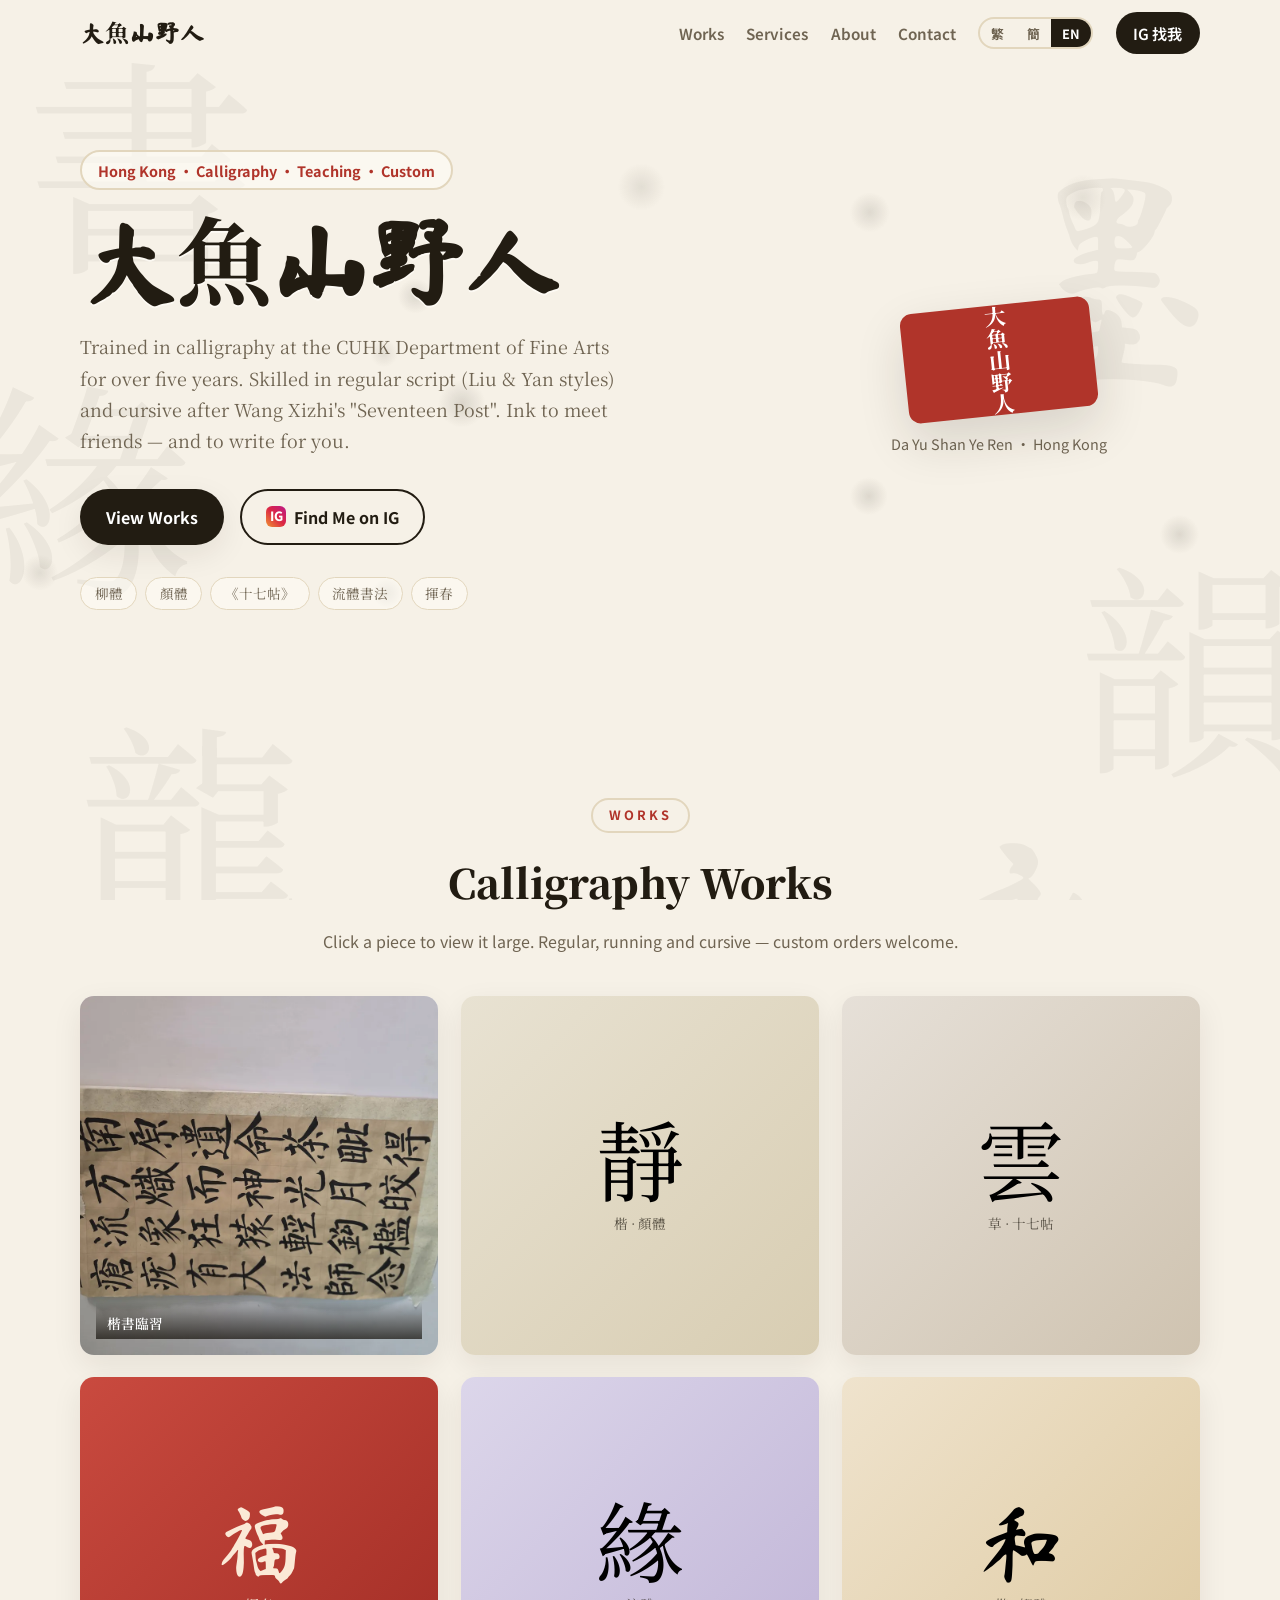
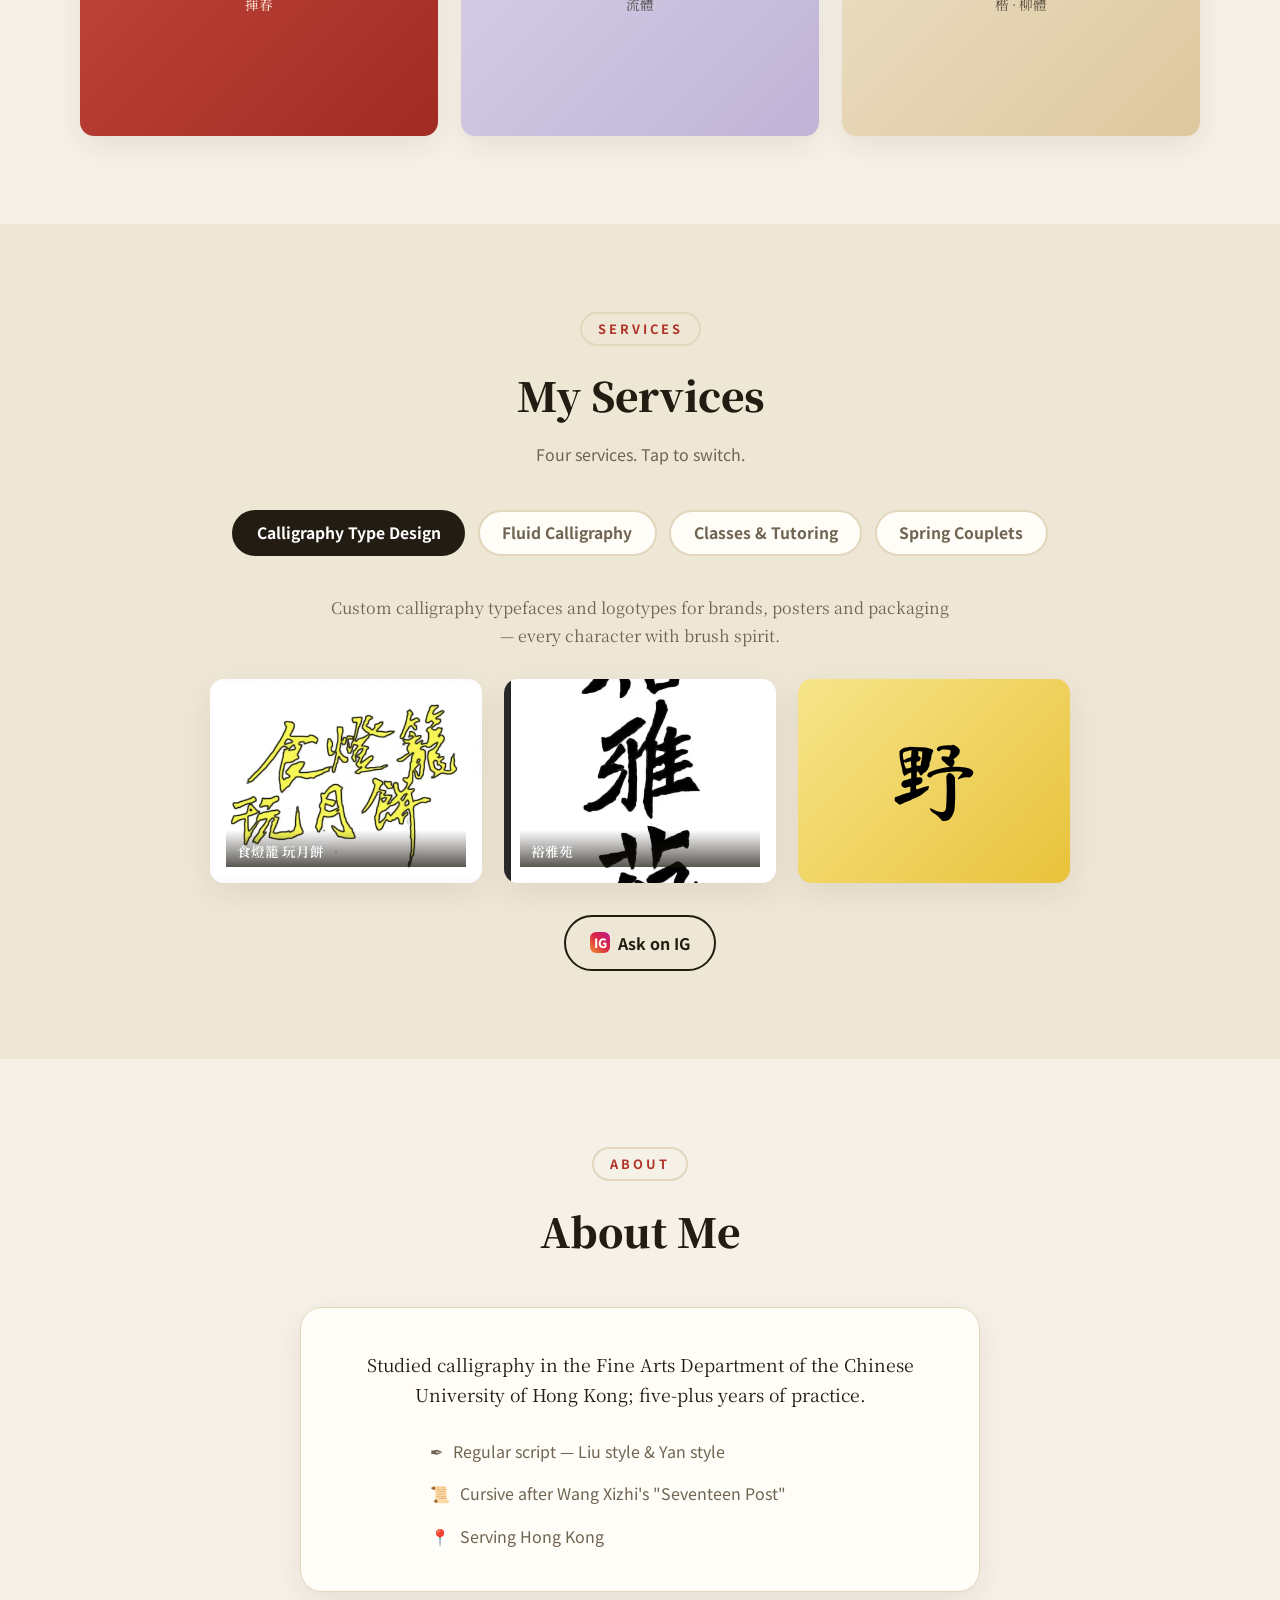
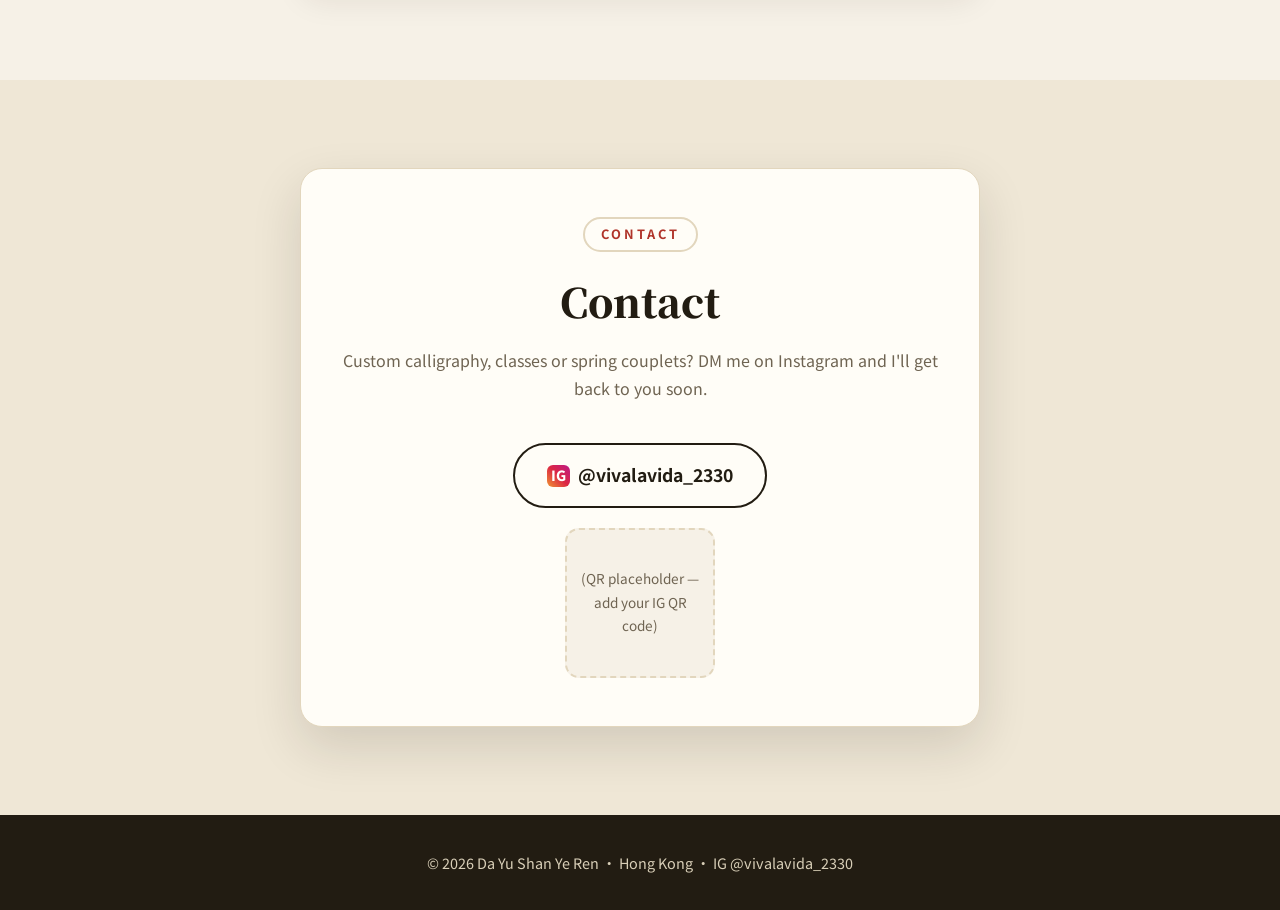
==== index.html @ ab0413e7 "seo: 增加 OG/Twitter卡片/JSON-LD Person schema/canonical, 新增 robots.txt + sitemap.xml, 页脚年份动态化" ====
<!DOCTYPE html>
<html lang="zh-Hant" data-lang="zh-Hant">
<head>
  <meta charset="UTF-8" />
  <meta name="viewport" content="width=device-width, initial-scale=1.0" />
  <title data-i18n="meta.title">大魚山野人 · 香港書法家</title>
  <meta name="description" content="大魚山野人——香港書法家,中大藝術系研習書法五年,擅柳體、顏體與草書《十七帖》,提供書法字體設計、流體書法、輔導班與揮春服務。IG @vivalavida_2330" />
  <meta name="robots" content="index, follow" />
  <link rel="canonical" href="https://liliyuen3721-max.github.io/shufa-homepage/" />
  <!-- Open Graph(分享到微信/IG/WhatsApp 的預覽) -->
  <meta property="og:type" content="website" />
  <meta property="og:site_name" content="大魚山野人" />
  <meta property="og:title" content="大魚山野人 · 香港書法家" />
  <meta property="og:description" content="中大藝術系研習書法五年,擅柳體、顏體與草書《十七帖》;提供書法字體設計、流體書法、輔導班與揮春。IG @vivalavida_2330" />
  <meta property="og:url" content="https://liliyuen3721-max.github.io/shufa-homepage/" />
  <meta property="og:image" content="https://liliyuen3721-max.github.io/shufa-homepage/assets/works-kaishu.webp" />
  <meta property="og:locale" content="zh_HK" />
  <meta name="twitter:card" content="summary_large_image" />
  <meta name="twitter:title" content="大魚山野人 · 香港書法家" />
  <meta name="twitter:description" content="香港書法家,擅柳體、顏體與草書《十七帖》,提供書法字體設計、輔導班與揮春服務。" />
  <meta name="twitter:image" content="https://liliyuen3721-max.github.io/shufa-homepage/assets/works-kaishu.webp" />
  <!-- 結構化數據:讓搜索引擎識別為「個人/藝術家」 -->
  <script type="application/ld+json">
  {
    "@context": "https://schema.org",
    "@type": "Person",
    "name": "大魚山野人",
    "alternateName": "Da Yu Shan Ye Ren",
    "description": "香港書法家,中大藝術系研習書法五年,擅柳體、顏體與草書《十七帖》。",
    "knowsAbout": ["書法", "楷書", "柳體", "顏體", "草書", "王羲之十七帖", "流體書法", "揮春"],
    "sameAs": ["https://www.instagram.com/vivalavida_2330"],
    "address": { "@type": "PostalAddress", "addressLocality": "香港", "addressCountry": "HK" }
  }
  </script>
  <link rel="icon" href="favicon.svg" type="image/svg+xml" />
  <link rel="preconnect" href="https://fonts.googleapis.com" />
  <link rel="preconnect" href="https://fonts.gstatic.com" crossorigin />
  <link href="https://fonts.googleapis.com/css2?family=Ma+Shan+Zheng&family=Noto+Serif+SC:wght@500;700;900&family=Noto+Sans+SC:wght@400;500;700&display=swap" rel="stylesheet" />
  <link rel="stylesheet" href="css/style.css" />
</head>
<body>

  <!-- 墨暈染畫布 + 背景書法字裝飾 -->
  <canvas id="inkCanvas" aria-hidden="true"></canvas>
  <div class="bg-chars" id="bgChars" aria-hidden="true">
    <span class="bg-char" data-speed="-0.12">書</span>
    <span class="bg-char" data-speed="-0.22">墨</span>
    <span class="bg-char" data-speed="-0.08">緣</span>
    <span class="bg-char" data-speed="-0.18">韻</span>
    <span class="bg-char" data-speed="-0.06">龍</span>
    <span class="bg-char" data-speed="-0.26">永</span>
  </div>

  <!-- ============ 導航 ============ -->
  <header class="nav" id="nav">
    <div class="nav-inner container">
      <a class="nav-logo" href="#top">大魚山野人</a>
      <nav class="nav-links" id="navLinks">
        <a href="#works" data-i18n="nav.works">作品</a>
        <a href="#services" data-i18n="nav.services">服務</a>
        <a href="#about" data-i18n="nav.about">關於</a>
        <a href="#contact" data-i18n="nav.contact">聯繫</a>
        <div class="lang-switch" role="group" aria-label="Language">
          <button class="lang-btn" data-lang="zh-Hant" aria-pressed="true">繁</button>
          <button class="lang-btn" data-lang="zh-Hans" aria-pressed="false">簡</button>
          <button class="lang-btn" data-lang="en" aria-pressed="false">EN</button>
        </div>
        <a class="nav-cta" href="https://www.instagram.com/vivalavida_2330" target="_blank" rel="noopener">IG 找我</a>
      </nav>
      <button class="nav-toggle" id="navToggle" aria-label="Menu" aria-expanded="false">
        <span></span><span></span><span></span>
      </button>
    </div>
  </header>

  <main id="top">
    <!-- ============ Hero ============ -->
    <section class="hero">
      <div class="container hero-inner">
        <div class="hero-copy reveal">
          <span class="hero-badge" data-i18n="hero.badge">香港 · 書法 · 教學 · 客製</span>
          <h1 class="hero-title">
            <span class="hero-name">大魚山野人</span>
          </h1>
          <p class="hero-sub" data-i18n="hero.sub">
            中大藝術系研習書法五年以上,擅楷書柳體、顏體,草書師法王羲之《十七帖》。以筆墨會友,亦可為你而寫。
          </p>
          <div class="hero-actions">
            <a class="btn btn-primary" href="#works" data-i18n="hero.cta.works">看作品</a>
            <a class="btn btn-ig" href="https://www.instagram.com/vivalavida_2330" target="_blank" rel="noopener">
              <span class="ig-icon">IG</span> <span data-i18n="hero.cta.ig">IG 找我</span>
            </a>
          </div>
          <div class="hero-tags">
            <span>柳體</span><span>顏體</span><span>《十七帖》</span><span>流體書法</span><span>揮春</span>
          </div>
        </div>
        <div class="hero-seal reveal">
          <div class="seal">大魚山野人</div>
          <p class="seal-caption" data-i18n="hero.seal">大魚山野人 · 香港</p>
        </div>
      </div>
    </section>

    <!-- ============ 作品集 ============ -->
    <section class="section" id="works">
      <div class="container">
        <div class="section-head reveal">
          <span class="kicker" data-i18n="nav.works">作品</span>
          <h2 data-i18n="section.works">書法作品</h2>
          <p data-i18n="section.works.sub">點擊作品查看大圖。楷、行、草兼備,亦可客製。</p>
        </div>
        <div class="gallery" id="gallery">
          <!-- 作品縮圖:佔位為書法字卡,朋友提供實拍後替換為 <img> -->
          <button class="work-tile tile-photo" data-img="assets/works-kaishu.webp" data-title="楷書臨習" data-desc="毛邊紙楷書臨習">
            <img src="assets/works-kaishu.webp" alt="楷書臨習" loading="lazy" />
            <span class="tile-cap">楷書臨習</span>
          </button>
          <button class="work-tile tile-2" data-char="靜" data-title="楷書 · 靜" data-desc="顏體楷書">
            <span class="tile-char">靜</span><span class="tile-cap">楷 · 顏體</span>
          </button>
          <button class="work-tile tile-3" data-char="雲" data-title="行草 · 雲" data-desc="王羲之《十七帖》筆意">
            <span class="tile-char">雲</span><span class="tile-cap">草 · 十七帖</span>
          </button>
          <button class="work-tile tile-4" data-char="福" data-title="揮春 · 福" data-desc="紅紙手寫揮春">
            <span class="tile-char">福</span><span class="tile-cap">揮春</span>
          </button>
          <button class="work-tile tile-5" data-char="緣" data-title="流體 · 緣" data-desc="流體書法實驗">
            <span class="tile-char">緣</span><span class="tile-cap">流體</span>
          </button>
          <button class="work-tile tile-6" data-char="和" data-title="楷書 · 和" data-desc="柳體楷書">
            <span class="tile-char">和</span><span class="tile-cap">楷 · 柳體</span>
          </button>
        </div>
      </div>
    </section>

    <!-- ============ 服務(四類切換) ============ -->
    <section class="section section-alt" id="services">
      <div class="container">
        <div class="section-head reveal">
          <span class="kicker" data-i18n="nav.services">服務</span>
          <h2 data-i18n="section.services">我的服務</h2>
          <p data-i18n="section.services.sub">四類服務,點按切換。</p>
        </div>

        <div class="cat-tabs reveal" role="tablist">
          <button class="cat-tab active" data-cat="font" role="tab" aria-selected="true" data-i18n="cat.font.title">書法字體設計</button>
          <button class="cat-tab" data-cat="fluid" role="tab" aria-selected="false" data-i18n="cat.fluid.title">流體書法</button>
          <button class="cat-tab" data-cat="tutor" role="tab" aria-selected="false" data-i18n="cat.tutor.title">輔導班</button>
          <button class="cat-tab" data-cat="chunlian" role="tab" aria-selected="false" data-i18n="cat.chunlian.title">揮春</button>
        </div>

        <!-- 書法字體設計 -->
        <section class="cat-panel active" data-panel="font" role="tabpanel">
          <p class="cat-desc" data-i18n="cat.font.desc">為品牌、海報、包裝設計書法字體與字標,讓每個字都有筆意。</p>
          <div class="cat-grid">
            <button class="work-tile tile-photo" data-img="assets/design-lantern.webp" data-title="食燈籠 玩月餅" data-desc="書法字體設計">
              <img src="assets/design-lantern.webp" alt="食燈籠 玩月餅" loading="lazy" />
              <span class="tile-cap">食燈籠 玩月餅</span>
            </button>
            <button class="work-tile tile-photo" data-img="assets/design-mansion.webp" data-title="裕雅苑" data-desc="字號 / 招牌書法">
              <img src="assets/design-mansion.webp" alt="裕雅苑" loading="lazy" />
              <span class="tile-cap">裕雅苑</span>
            </button>
            <button class="work-tile tile-y" data-char="野" data-title="字體設計 · 野" data-desc="黃色底書法字標"><span class="tile-char">野</span></button>
          </div>
          <a class="btn btn-ig" href="https://www.instagram.com/vivalavida_2330" target="_blank" rel="noopener">
            <span class="ig-icon">IG</span> <span data-i18n="cat.cta">IG 查詢</span>
          </a>
        </section>

        <!-- 流體書法 -->
        <section class="cat-panel" data-panel="fluid" role="tabpanel">
          <p class="cat-desc" data-i18n="cat.fluid.desc">以流動的墨色與暈染呈現書法的另一種可能,適合當代藝術與空間裝飾。</p>
          <div class="cat-grid">
            <button class="work-tile tile-fluid" data-char="流" data-title="流體 · 流" data-desc="墨色暈染實驗"><span class="tile-char">流</span></button>
            <button class="work-tile tile-fluid" data-char="染" data-title="流體 · 染" data-desc="墨色暈染實驗"><span class="tile-char">染</span></button>
            <button class="work-tile tile-fluid" data-char="意" data-title="流體 · 意" data-desc="墨色暈染實驗"><span class="tile-char">意</span></button>
          </div>
          <a class="btn btn-ig" href="https://www.instagram.com/vivalavida_2330" target="_blank" rel="noopener">
            <span class="ig-icon">IG</span> <span data-i18n="cat.cta">IG 查詢</span>
          </a>
        </section>

        <!-- 輔導班 -->
        <section class="cat-panel" data-panel="tutor" role="tabpanel">
          <p class="cat-desc" data-i18n="cat.tutor.desc">硬筆、軟筆書法教學,一對一或小班,線上線下皆可,歡迎查詢。</p>
          <div class="cat-grid">
            <button class="work-tile tile-tutor" data-char="教" data-title="教學 · 教" data-desc="課堂示範"><span class="tile-char">教</span></button>
            <button class="work-tile tile-tutor" data-char="學" data-title="教學 · 學" data-desc="學生作品"><span class="tile-char">學</span></button>
          </div>
          <a class="btn btn-ig" href="https://www.instagram.com/vivalavida_2330" target="_blank" rel="noopener">
            <span class="ig-icon">IG</span> <span data-i18n="cat.cta">IG 查詢</span>
          </a>
        </section>

        <!-- 揮春 -->
        <section class="cat-panel" data-panel="chunlian" role="tabpanel">
          <p class="cat-desc" data-i18n="cat.chunlian.desc">每年歲末接寫揮春(春聯),紅紙手寫,過年更有年味。</p>
          <div class="cat-grid">
            <button class="work-tile tile-red" data-char="福" data-title="揮春 · 福" data-desc="紅紙揮春"><span class="tile-char">福</span></button>
            <button class="work-tile tile-red" data-char="滿" data-title="揮春 · 滿" data-desc="紅紙揮春"><span class="tile-char">滿</span></button>
            <button class="work-tile tile-red" data-char="春" data-title="揮春 · 春" data-desc="紅紙揮春"><span class="tile-char">春</span></button>
          </div>
          <a class="btn btn-ig" href="https://www.instagram.com/vivalavida_2330" target="_blank" rel="noopener">
            <span class="ig-icon">IG</span> <span data-i18n="cat.cta">IG 查詢</span>
          </a>
        </section>
      </div>
    </section>

    <!-- ============ 關於 ============ -->
    <section class="section" id="about">
      <div class="container">
        <div class="section-head reveal">
          <span class="kicker" data-i18n="nav.about">關於</span>
          <h2 data-i18n="about.title">關於我</h2>
        </div>
        <div class="about-card reveal">
          <p data-i18n="about.desc">於香港中文大學藝術系研習書法,至今五年以上。</p>
          <ul class="about-list">
            <li>✒️ <span data-i18n="about.l1">擅長楷書 —— 柳體、顏體</span></li>
            <li>📜 <span data-i18n="about.l2">草書師法王羲之《十七帖》</span></li>
            <li>📍 <span data-i18n="about.l3">服務地區:香港</span></li>
          </ul>
        </div>
      </div>
    </section>

    <!-- ============ 聯繫 ============ -->
    <section class="section section-alt" id="contact">
      <div class="container">
        <div class="contact-card reveal">
          <div class="section-head">
            <span class="kicker" data-i18n="nav.contact">聯繫</span>
            <h2 data-i18n="contact.title">聯絡我</h2>
            <p data-i18n="contact.desc">想訂製書法、報名課程或預訂揮春?IG 私訊我,會盡快回覆。</p>
          </div>
          <div class="contact-ig">
            <a class="btn btn-ig btn-big" href="https://www.instagram.com/vivalavida_2330" target="_blank" rel="noopener">
              <span class="ig-icon">IG</span> @vivalavida_2330
            </a>
            <div class="qr-placeholder" data-i18n="contact.qr">(QR 碼佔位 —— 放 IG 二維碼截圖)</div>
          </div>
        </div>
      </div>
    </section>
  </main>

  <footer class="footer">
    <div class="container">
      <p data-i18n="footer">© 2025 大魚山野人 · 香港 · IG @vivalavida_2330</p>
    </div>
  </footer>

  <!-- ============ Lightbox ============ -->
  <div class="lightbox" id="lightbox" hidden>
    <button class="lb-close" id="lbClose" aria-label="Close">✕</button>
    <button class="lb-nav lb-prev" id="lbPrev" aria-label="Previous">‹</button>
    <figure class="lb-stage" id="lbStage">
      <div class="lb-tile" id="lbTile"></div>
      <figcaption class="lb-cap" id="lbCap"></figcaption>
    </figure>
    <button class="lb-nav lb-next" id="lbNext" aria-label="Next">›</button>
  </div>

  <script src="js/i18n.js"></script>
  <script src="js/main.js"></script>
</body>
</html>
---- css/style.css ----
/* =========================================================
   大魚山野人 · 書法個人站
   現代簡約 + 書法裝飾 · 純靜態零構建
   改 :root 變量即可換整套配色
   ========================================================= */

:root {
  /* 配色(宣紙底 / 墨 / 印章紅 / 金) */
  --paper: #f6f1e7;
  --paper-2: #efe7d6;
  --card: #fffdf7;
  --ink: #221c12;
  --muted: #6f6452;
  --line: #e2d6bd;
  --red: #b0342a;
  --red-deep: #8f241c;
  --gold: #c9a227;
  --seal: #b0342a;
  --shadow: 0 10px 30px rgba(34, 28, 18, 0.08);
  --shadow-lg: 0 20px 50px rgba(34, 28, 18, 0.14);
  --radius: 14px;
  --radius-lg: 22px;
  --nav-h: 66px;
  --container: 1120px;
  --font-title: "Ma Shan Zheng", "Noto Serif SC", serif;
  --font-serif: "Noto Serif SC", serif;
  --font-sans: "Noto Sans SC", "Microsoft YaHei", system-ui, sans-serif;
}

* { margin: 0; padding: 0; box-sizing: border-box; }

html { scroll-behavior: smooth; scroll-padding-top: calc(var(--nav-h) + 14px); }

body {
  font-family: var(--font-sans);
  background: var(--paper);
  color: var(--ink);
  line-height: 1.75;
  overflow-x: hidden;
  position: relative;
}

a { color: inherit; text-decoration: none; }
button { font-family: inherit; cursor: pointer; }
ul { list-style: none; }

.container { width: min(var(--container), 92%); margin-inline: auto; }

/* ---------- 墨暈染畫布(固定背景層) ---------- */
#inkCanvas {
  position: fixed;
  inset: 0;
  width: 100%;
  height: 100%;
  z-index: -2;
  pointer-events: none;
}

/* ---------- 背景書法字裝飾 ---------- */
.bg-chars { position: fixed; inset: 0; z-index: -1; pointer-events: none; overflow: hidden; }
.bg-char {
  position: absolute;
  font-family: var(--font-title);
  font-size: clamp(6rem, 18vw, 16rem);
  color: var(--ink);
  opacity: 0.05;
  user-select: none;
  line-height: 1;
  will-change: transform;
}
.bg-char:nth-child(1) { top: 6%; left: 2%; }
.bg-char:nth-child(2) { top: 18%; right: 4%; }
.bg-char:nth-child(3) { top: 42%; left: -3%; }
.bg-char:nth-child(4) { top: 62%; right: -2%; }
.bg-char:nth-child(5) { top: 80%; left: 6%; }
.bg-char:nth-child(6) { top: 92%; right: 10%; }

/* ---------- 按鈕 ---------- */
.btn {
  display: inline-flex;
  align-items: center;
  gap: 0.5rem;
  padding: 0.75rem 1.5rem;
  border-radius: 999px;
  font-weight: 700;
  font-size: 1rem;
  border: 2px solid transparent;
  transition: transform 0.2s ease, box-shadow 0.2s ease, background 0.2s ease, color 0.2s ease;
}
.btn:hover { transform: translateY(-3px); }
.btn-primary { color: #fff; background: var(--ink); box-shadow: var(--shadow); }
.btn-primary:hover { background: #000; box-shadow: var(--shadow-lg); }
.btn-ig {
  color: var(--ink);
  border-color: var(--ink);
  background: transparent;
}
.btn-ig:hover { background: linear-gradient(45deg, #f09433, #e6683c 25%, #dc2743 50%, #cc2366 75%, #bc1888); color: #fff; border-color: transparent; }
.btn-big { padding: 0.95rem 2rem; font-size: 1.1rem; }
.ig-icon {
  display: inline-flex; align-items: center; justify-content: center;
  width: 1.6em; height: 1.6em; border-radius: 6px;
  background: linear-gradient(45deg, #f09433, #dc2743, #bc1888);
  color: #fff; font-weight: 800; font-size: 0.8em; letter-spacing: 0;
}

/* ---------- 導航 ---------- */
.nav { position: fixed; inset: 0 0 auto 0; height: var(--nav-h); z-index: 100; transition: background 0.3s, box-shadow 0.3s; }
.nav.scrolled { background: rgba(246, 241, 231, 0.9); backdrop-filter: blur(10px); box-shadow: 0 2px 18px rgba(34,28,18,0.08); }
.nav-inner { display: flex; align-items: center; justify-content: space-between; height: var(--nav-h); }
.nav-logo { font-family: var(--font-title); font-size: 1.5rem; font-weight: 700; letter-spacing: 1px; }
.nav-links { display: flex; gap: 1.4rem; align-items: center; font-weight: 600; font-size: 0.95rem; }
.nav-links > a { color: var(--muted); transition: color 0.2s; }
.nav-links > a:hover { color: var(--red); }
.nav-cta {
  color: #fff !important; background: var(--ink);
  padding: 0.5rem 1.1rem; border-radius: 999px;
}
.nav-cta:hover { color: #fff !important; background: var(--red); }
.lang-switch { display: flex; border: 2px solid var(--line); border-radius: 999px; overflow: hidden; }
.lang-btn { background: transparent; border: none; padding: 0.3rem 0.7rem; font-size: 0.8rem; font-weight: 700; color: var(--muted); }
.lang-btn[aria-pressed="true"] { background: var(--ink); color: #fff; }
.nav-toggle { display: none; background: none; border: none; gap: 5px; }
.nav-toggle span { display: block; width: 22px; height: 2px; background: var(--ink); border-radius: 2px; }

/* ---------- Hero ---------- */
.hero { position: relative; padding: calc(var(--nav-h) + 84px) 0 100px; overflow: hidden; }
.hero-inner { display: grid; grid-template-columns: 1.25fr 0.75fr; gap: 3rem; align-items: center; }
.hero-badge {
  display: inline-block;
  border: 2px solid var(--line); border-radius: 999px;
  padding: 0.35rem 1rem; font-size: 0.9rem; font-weight: 700; color: var(--red);
  background: rgba(255,253,247,0.6);
}
.hero-title { margin: 1.2rem 0 1rem; }
.hero-name {
  font-family: var(--font-title);
  font-size: clamp(3.2rem, 9vw, 6rem);
  line-height: 1.1;
  color: var(--ink);
  text-shadow: 0 2px 0 rgba(255,253,247,0.8);
}
.hero-sub { font-family: var(--font-serif); font-size: 1.12rem; color: var(--muted); max-width: 30em; }
.hero-actions { margin-top: 2rem; display: flex; gap: 1rem; flex-wrap: wrap; }
.hero-tags { display: flex; flex-wrap: wrap; gap: 0.5rem; margin-top: 2rem; }
.hero-tags span {
  font-family: var(--font-serif);
  border: 1px solid var(--line); border-radius: 999px;
  padding: 0.25rem 0.85rem; font-size: 0.85rem; color: var(--muted);
  background: rgba(255,253,247,0.5);
}

/* 印章 */
.hero-seal { display: flex; flex-direction: column; align-items: center; gap: 1rem; }
.seal {
  font-family: var(--font-serif);
  width: min(190px, 55vw); aspect-ratio: 1;
  display: flex; align-items: center; justify-content: center;
  text-align: center;
  background: var(--seal);
  color: #fff;
  border-radius: 12px;
  font-size: 1.35rem; font-weight: 700; line-height: 1.5;
  box-shadow: var(--shadow-lg);
  writing-mode: vertical-rl;
  transform: rotate(-6deg);
  transition: transform 0.3s ease;
}
.seal:hover { transform: rotate(-2deg) scale(1.03); }
.seal-caption { color: var(--muted); font-size: 0.9rem; }

/* ---------- 通用板塊 ---------- */
.section { padding: 88px 0; }
.section-alt { background: var(--paper-2); }
.section-head { text-align: center; max-width: 640px; margin: 0 auto 2.6rem; }
.kicker {
  display: inline-block; font-size: 0.8rem; font-weight: 700; letter-spacing: 3px;
  color: var(--red); text-transform: uppercase;
  border: 2px solid var(--line); border-radius: 999px; padding: 0.25rem 1rem; margin-bottom: 0.9rem;
}
.section-head h2 { font-family: var(--font-serif); font-size: clamp(1.8rem, 4vw, 2.5rem); font-weight: 900; }
.section-head p { color: var(--muted); margin-top: 0.6rem; }

/* ---------- 作品集 ---------- */
.gallery { display: grid; grid-template-columns: repeat(3, 1fr); gap: 1.4rem; }
.work-tile {
  position: relative;
  border: none;
  border-radius: var(--radius);
  overflow: hidden;
  aspect-ratio: 1;
  display: flex; flex-direction: column; align-items: center; justify-content: center; gap: 0.4rem;
  box-shadow: var(--shadow);
  transition: transform 0.25s ease, box-shadow 0.25s ease;
  padding: 1rem;
}
.work-tile:hover { transform: translateY(-6px) scale(1.02); box-shadow: var(--shadow-lg); }
.tile-char { font-family: var(--font-title); font-size: clamp(3.4rem, 8vw, 5.5rem); line-height: 1; }
.tile-cap { font-family: var(--font-serif); font-size: 0.85rem; color: rgba(34,28,18,0.7); }

/* 真實作品圖瓦片 */
.tile-photo img { position: absolute; inset: 0; width: 100%; height: 100%; object-fit: cover; }
.tile-photo .tile-cap {
  position: relative; z-index: 1; margin-top: auto;
  width: 100%; padding: 0.7rem 0.7rem 0.35rem;
  color: #fff; font-weight: 600; text-align: left;
  background: linear-gradient(transparent, rgba(20,16,10,0.7));
}

/* 字卡底色 */
.tile-1 { background: linear-gradient(135deg, #f3ead7, #e9d9b8); }
.tile-2 { background: linear-gradient(135deg, #e8e2d2, #d8cdb2); }
.tile-3 { background: linear-gradient(135deg, #e6e0d8, #cfc3b0); }
.tile-4 { background: linear-gradient(135deg, #c94a3f, #a02c24); }
.tile-4 .tile-char, .tile-4 .tile-cap { color: #fbe9d6; }
.tile-5 { background: linear-gradient(135deg, #dcd6ea, #bfb3d6); }
.tile-6 { background: linear-gradient(135deg, #efe3cd, #ddc89e); }
.tile-y { background: linear-gradient(135deg, #f7e58a, #e8c23a); }
.tile-fluid { background: linear-gradient(135deg, #cfd6f0, #98a3d8); }
.tile-tutor { background: linear-gradient(135deg, #d9ebdd, #a9cfb3); }
.tile-red { background: linear-gradient(135deg, #d34a40, #a02c24); }
.tile-red .tile-char, .tile-red .tile-cap { color: #fbe9d6; }

/* ---------- 服務切換 ---------- */
.cat-tabs {
  display: flex; flex-wrap: wrap; justify-content: center; gap: 0.8rem; margin-bottom: 2.4rem;
}
.cat-tab {
  border: 2px solid var(--line); background: var(--card); color: var(--muted);
  border-radius: 999px; padding: 0.6rem 1.4rem; font-size: 0.98rem; font-weight: 700;
  transition: all 0.25s ease;
}
.cat-tab:hover { border-color: var(--ink); color: var(--ink); transform: translateY(-2px); }
.cat-tab.active { background: var(--ink); color: #fff; border-color: var(--ink); }

.cat-panel { display: none; animation: fadeUp 0.4s ease; }
.cat-panel.active { display: block; }
@keyframes fadeUp { from { opacity: 0; transform: translateY(14px); } to { opacity: 1; transform: none; } }
.cat-desc { text-align: center; max-width: 620px; margin: 0 auto 1.8rem; color: var(--muted); font-family: var(--font-serif); }
.cat-grid { display: grid; grid-template-columns: repeat(3, 1fr); gap: 1.4rem; max-width: 860px; margin: 0 auto 2rem; }
.cat-grid .work-tile { aspect-ratio: 4 / 3; }
.cat-panel .btn { display: flex; margin: 0 auto; width: fit-content; }

/* ---------- 關於 ---------- */
.about-card {
  background: var(--card); border: 1px solid var(--line);
  border-radius: var(--radius-lg); padding: 2.6rem;
  box-shadow: var(--shadow);
  max-width: 680px; margin: 0 auto;
  text-align: center;
}
.about-card p { font-family: var(--font-serif); font-size: 1.1rem; }
.about-list { margin-top: 1.6rem; display: flex; flex-direction: column; gap: 0.9rem; text-align: left; max-width: 420px; margin-inline: auto; }
.about-list li { display: flex; gap: 0.6rem; align-items: flex-start; color: var(--muted); }

/* ---------- 聯繫 ---------- */
.contact-card {
  background: var(--card); border: 1px solid var(--line);
  border-radius: var(--radius-lg); padding: 3rem 2rem;
  box-shadow: var(--shadow-lg);
  max-width: 680px; margin: 0 auto; text-align: center;
}
.contact-ig { display: flex; flex-direction: column; align-items: center; gap: 1.2rem; margin-top: 1rem; }
.qr-placeholder {
  width: 150px; height: 150px;
  border: 2px dashed var(--line); border-radius: var(--radius);
  display: flex; align-items: center; justify-content: center;
  color: var(--muted); font-size: 0.85rem; text-align: center; padding: 0.6rem;
  background: var(--paper);
}

/* ---------- 頁腳 ---------- */
.footer { background: var(--ink); color: #d9cfb8; padding: 2.2rem 0; text-align: center; font-size: 0.9rem; }

/* ---------- Lightbox ---------- */
.lightbox {
  position: fixed; inset: 0; z-index: 200;
  background: rgba(20, 16, 10, 0.92);
  display: flex; align-items: center; justify-content: center;
  animation: fadeIn 0.25s ease;
}
.lightbox[hidden] { display: none; }
@keyframes fadeIn { from { opacity: 0; } to { opacity: 1; } }
.lb-stage { display: flex; flex-direction: column; align-items: center; gap: 0.8rem; max-width: 82vw; }
.lb-tile {
  width: min(560px, 82vw); aspect-ratio: 1;
  border-radius: var(--radius);
  display: flex; align-items: center; justify-content: center;
  font-family: var(--font-title);
  font-size: clamp(6rem, 24vw, 12rem);
  box-shadow: 0 20px 60px rgba(0,0,0,0.45);
  animation: zoomIn 0.3s ease;
  overflow: hidden;
}
.lb-tile img { width: 100%; height: 100%; object-fit: contain; }
.lb-tile.tile-photo { background: #1c1712; }
@keyframes zoomIn { from { opacity: 0; transform: scale(0.92); } to { opacity: 1; transform: none; } }
.lb-cap { color: #e8dfc9; text-align: center; }
.lb-cap b { font-family: var(--font-serif); font-size: 1.2rem; display: block; }
.lb-cap span { color: #b8ac92; font-size: 0.9rem; }
.lb-close {
  position: absolute; top: 1.2rem; right: 1.4rem;
  background: none; border: 2px solid rgba(255,255,255,0.5); color: #fff;
  width: 44px; height: 44px; border-radius: 50%; font-size: 1.1rem;
  transition: all 0.2s ease;
}
.lb-close:hover { background: var(--red); border-color: var(--red); transform: rotate(90deg); }
.lb-nav {
  position: absolute; top: 50%; transform: translateY(-50%);
  background: none; border: 2px solid rgba(255,255,255,0.4); color: #fff;
  width: 50px; height: 50px; border-radius: 50%; font-size: 1.6rem; line-height: 1;
  transition: all 0.2s ease;
}
.lb-nav:hover { background: #fff; color: var(--ink); border-color: #fff; }
.lb-prev { left: 1.2rem; }
.lb-next { right: 1.2rem; }

/* ---------- 滾動出現 ---------- */
.reveal { opacity: 0; transform: translateY(26px); transition: opacity 0.7s ease, transform 0.7s ease; }
.reveal.visible { opacity: 1; transform: none; }
@media (prefers-reduced-motion: reduce) {
  .reveal { opacity: 1; transform: none; transition: none; }
  .seal, .cat-panel { animation: none; }
}

/* ---------- 響應式 ---------- */
@media (max-width: 900px) {
  .hero-inner { grid-template-columns: 1fr; text-align: center; }
  .hero-actions, .hero-tags { justify-content: center; }
  .hero-seal { order: -1; }
  .gallery, .cat-grid { grid-template-columns: repeat(2, 1fr); }
  .nav-links {
    position: fixed; top: var(--nav-h); right: 0; bottom: 0;
    width: min(300px, 82vw); flex-direction: column; align-items: flex-start;
    padding: 2rem; background: var(--card); box-shadow: -10px 0 30px rgba(34,28,18,0.15);
    transform: translateX(100%); transition: transform 0.3s ease;
    gap: 1.4rem;
  }
  .nav-links.open { transform: translateX(0); }
  .nav-toggle { display: flex; flex-direction: column; }
  .lang-switch { margin-left: 0; }
}
@media (max-width: 560px) {
  .gallery, .cat-grid { grid-template-columns: 1fr; }
  .section { padding: 60px 0; }
  .lb-nav { width: 40px; height: 40px; font-size: 1.2rem; }
}
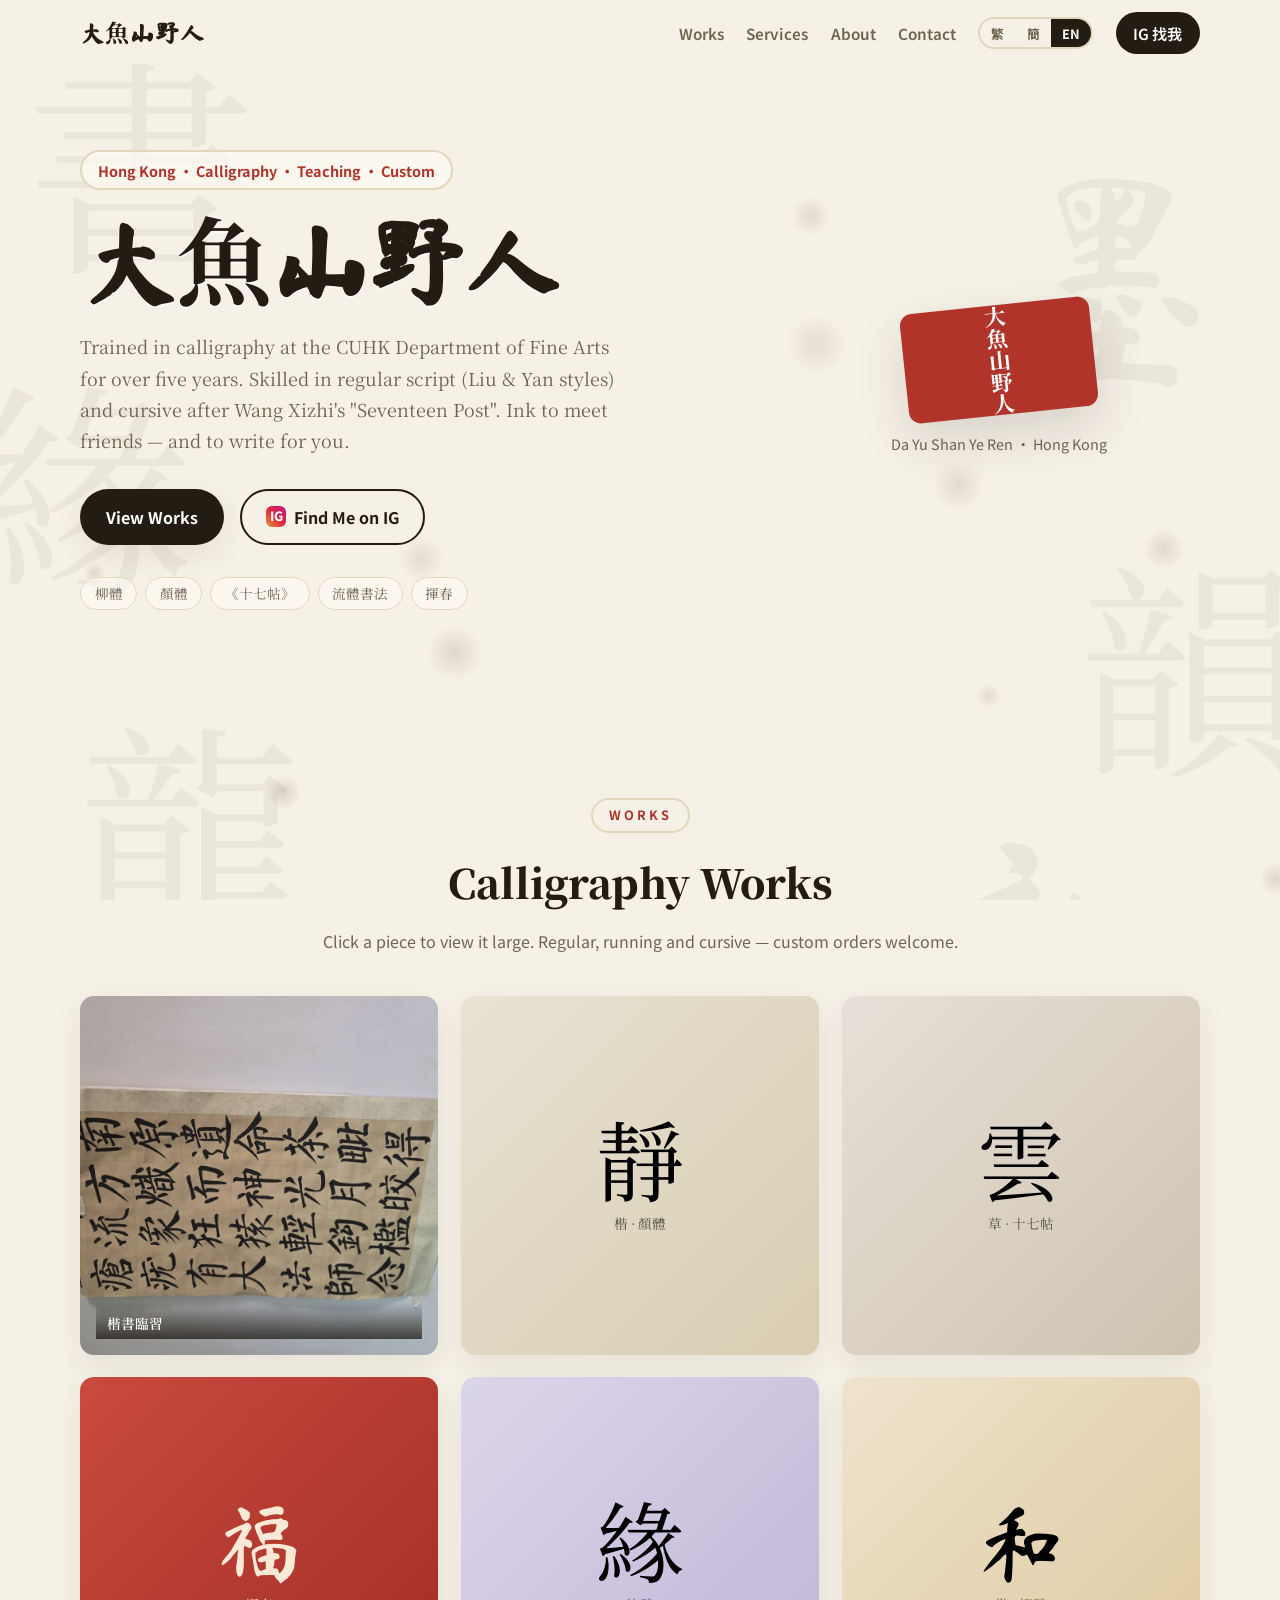
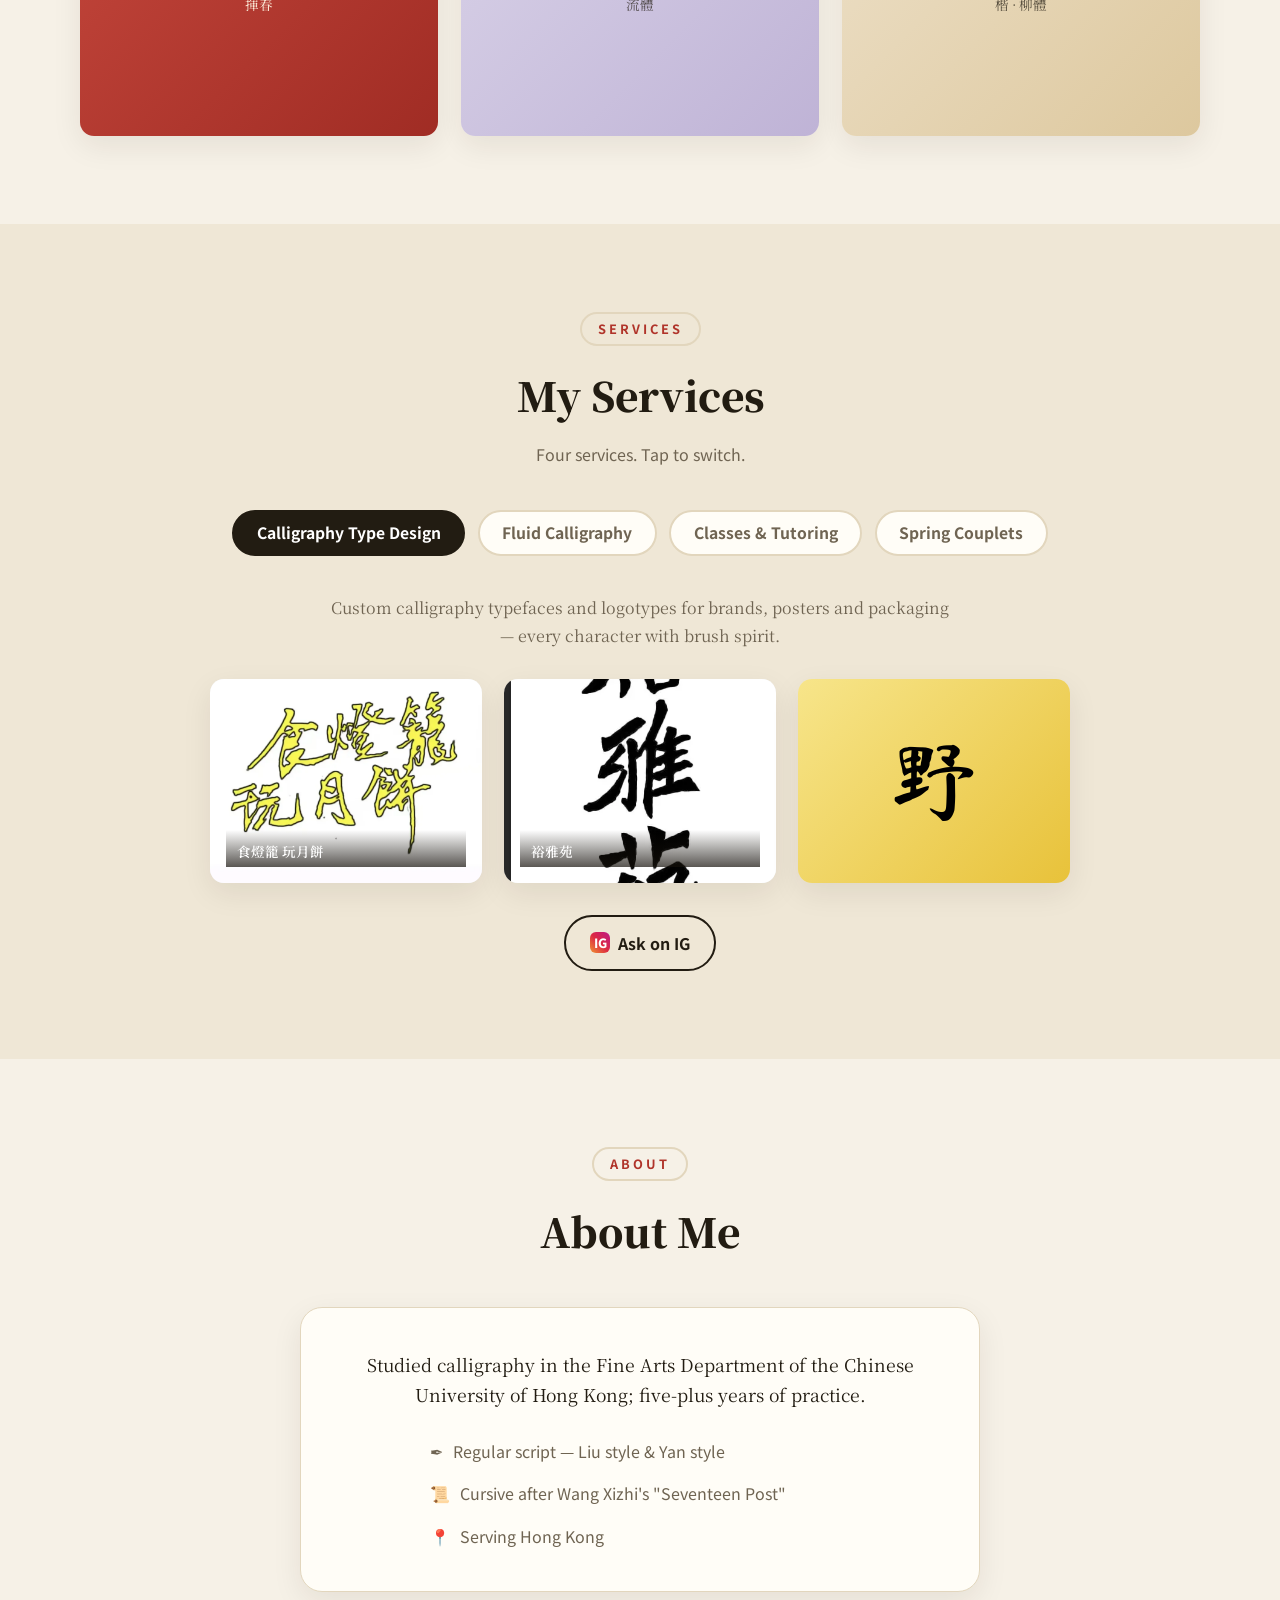
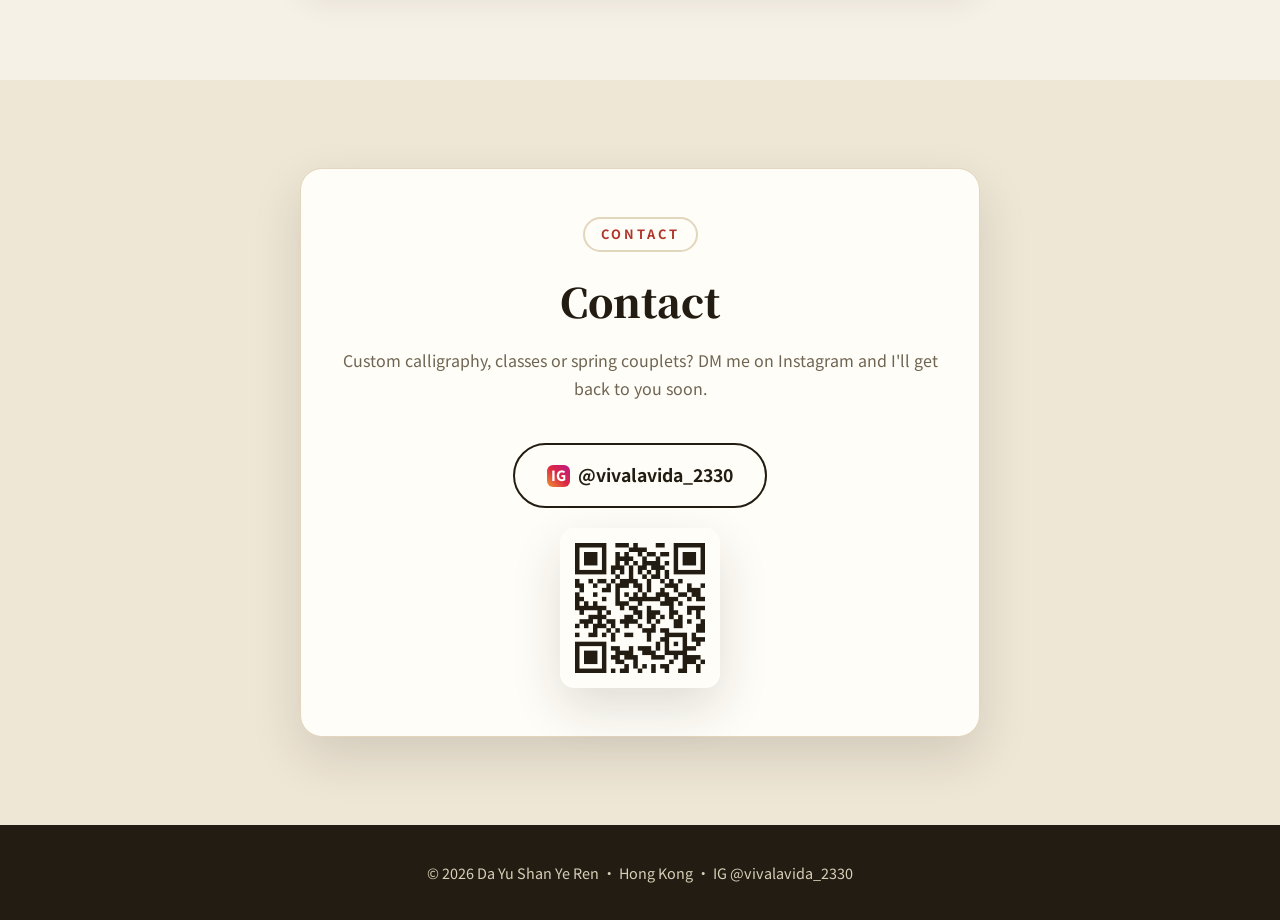
==== commit 58ba41fe: "opt: 生成IG二维码/裁剪设计图去UI/图片加宽高防CLS/theme-color/返回顶部按钮" ====
--- a/index.html
+++ b/index.html
@@ -3,6 +3,7 @@
 <head>
   <meta charset="UTF-8" />
   <meta name="viewport" content="width=device-width, initial-scale=1.0" />
+  <meta name="theme-color" content="#f6f1e7" />
   <title data-i18n="meta.title">大魚山野人 · 香港書法家</title>
   <meta name="description" content="大魚山野人——香港書法家,中大藝術系研習書法五年,擅柳體、顏體與草書《十七帖》,提供書法字體設計、流體書法、輔導班與揮春服務。IG @vivalavida_2330" />
   <meta name="robots" content="index, follow" />
@@ -113,7 +114,7 @@
         <div class="gallery" id="gallery">
           <!-- 作品縮圖:佔位為書法字卡,朋友提供實拍後替換為 <img> -->
           <button class="work-tile tile-photo" data-img="assets/works-kaishu.webp" data-title="楷書臨習" data-desc="毛邊紙楷書臨習">
-            <img src="assets/works-kaishu.webp" alt="楷書臨習" loading="lazy" />
+            <img src="assets/works-kaishu.webp" alt="楷書臨習" width="1200" height="900" loading="lazy" />
             <span class="tile-cap">楷書臨習</span>
           </button>
           <button class="work-tile tile-2" data-char="靜" data-title="楷書 · 靜" data-desc="顏體楷書">
@@ -156,11 +157,11 @@
           <p class="cat-desc" data-i18n="cat.font.desc">為品牌、海報、包裝設計書法字體與字標,讓每個字都有筆意。</p>
           <div class="cat-grid">
             <button class="work-tile tile-photo" data-img="assets/design-lantern.webp" data-title="食燈籠 玩月餅" data-desc="書法字體設計">
-              <img src="assets/design-lantern.webp" alt="食燈籠 玩月餅" loading="lazy" />
+              <img src="assets/design-lantern.webp" alt="食燈籠 玩月餅" width="900" height="1080" loading="lazy" />
               <span class="tile-cap">食燈籠 玩月餅</span>
             </button>
             <button class="work-tile tile-photo" data-img="assets/design-mansion.webp" data-title="裕雅苑" data-desc="字號 / 招牌書法">
-              <img src="assets/design-mansion.webp" alt="裕雅苑" loading="lazy" />
+              <img src="assets/design-mansion.webp" alt="裕雅苑" width="465" height="779" loading="lazy" />
               <span class="tile-cap">裕雅苑</span>
             </button>
             <button class="work-tile tile-y" data-char="野" data-title="字體設計 · 野" data-desc="黃色底書法字標"><span class="tile-char">野</span></button>
@@ -241,7 +242,7 @@
             <a class="btn btn-ig btn-big" href="https://www.instagram.com/vivalavida_2330" target="_blank" rel="noopener">
               <span class="ig-icon">IG</span> @vivalavida_2330
             </a>
-            <div class="qr-placeholder" data-i18n="contact.qr">(QR 碼佔位 —— 放 IG 二維碼截圖)</div>
+            <img class="qr-img" src="assets/ig-qr.png" alt="IG 二維碼 @vivalavida_2330" width="150" height="150" loading="lazy" />
           </div>
         </div>
       </div>
@@ -253,6 +254,8 @@
       <p data-i18n="footer">© 2025 大魚山野人 · 香港 · IG @vivalavida_2330</p>
     </div>
   </footer>
+
+  <button class="to-top" id="toTop" aria-label="回到頂部">↑</button>
 
   <!-- ============ Lightbox ============ -->
   <div class="lightbox" id="lightbox" hidden>
--- a/css/style.css
+++ b/css/style.css
@@ -261,13 +261,25 @@
   max-width: 680px; margin: 0 auto; text-align: center;
 }
 .contact-ig { display: flex; flex-direction: column; align-items: center; gap: 1.2rem; margin-top: 1rem; }
-.qr-placeholder {
-  width: 150px; height: 150px;
-  border: 2px dashed var(--line); border-radius: var(--radius);
-  display: flex; align-items: center; justify-content: center;
-  color: var(--muted); font-size: 0.85rem; text-align: center; padding: 0.6rem;
-  background: var(--paper);
-}
+.qr-img {
+  width: 160px; height: 160px;
+  border-radius: var(--radius);
+  border: 6px solid var(--card);
+  box-shadow: var(--shadow-lg);
+  background: var(--card);
+}
+
+/* ---------- 返回頂部 ---------- */
+.to-top {
+  position: fixed; right: 1.3rem; bottom: 1.3rem; z-index: 90;
+  width: 46px; height: 46px; border-radius: 50%;
+  border: 2px solid var(--line); background: var(--card); color: var(--ink);
+  font-size: 1.2rem; box-shadow: var(--shadow);
+  opacity: 0; visibility: hidden; transform: translateY(12px);
+  transition: all 0.3s ease;
+}
+.to-top.show { opacity: 1; visibility: visible; transform: none; }
+.to-top:hover { background: var(--ink); color: #fff; border-color: var(--ink); }
 
 /* ---------- 頁腳 ---------- */
 .footer { background: var(--ink); color: #d9cfb8; padding: 2.2rem 0; text-align: center; font-size: 0.9rem; }
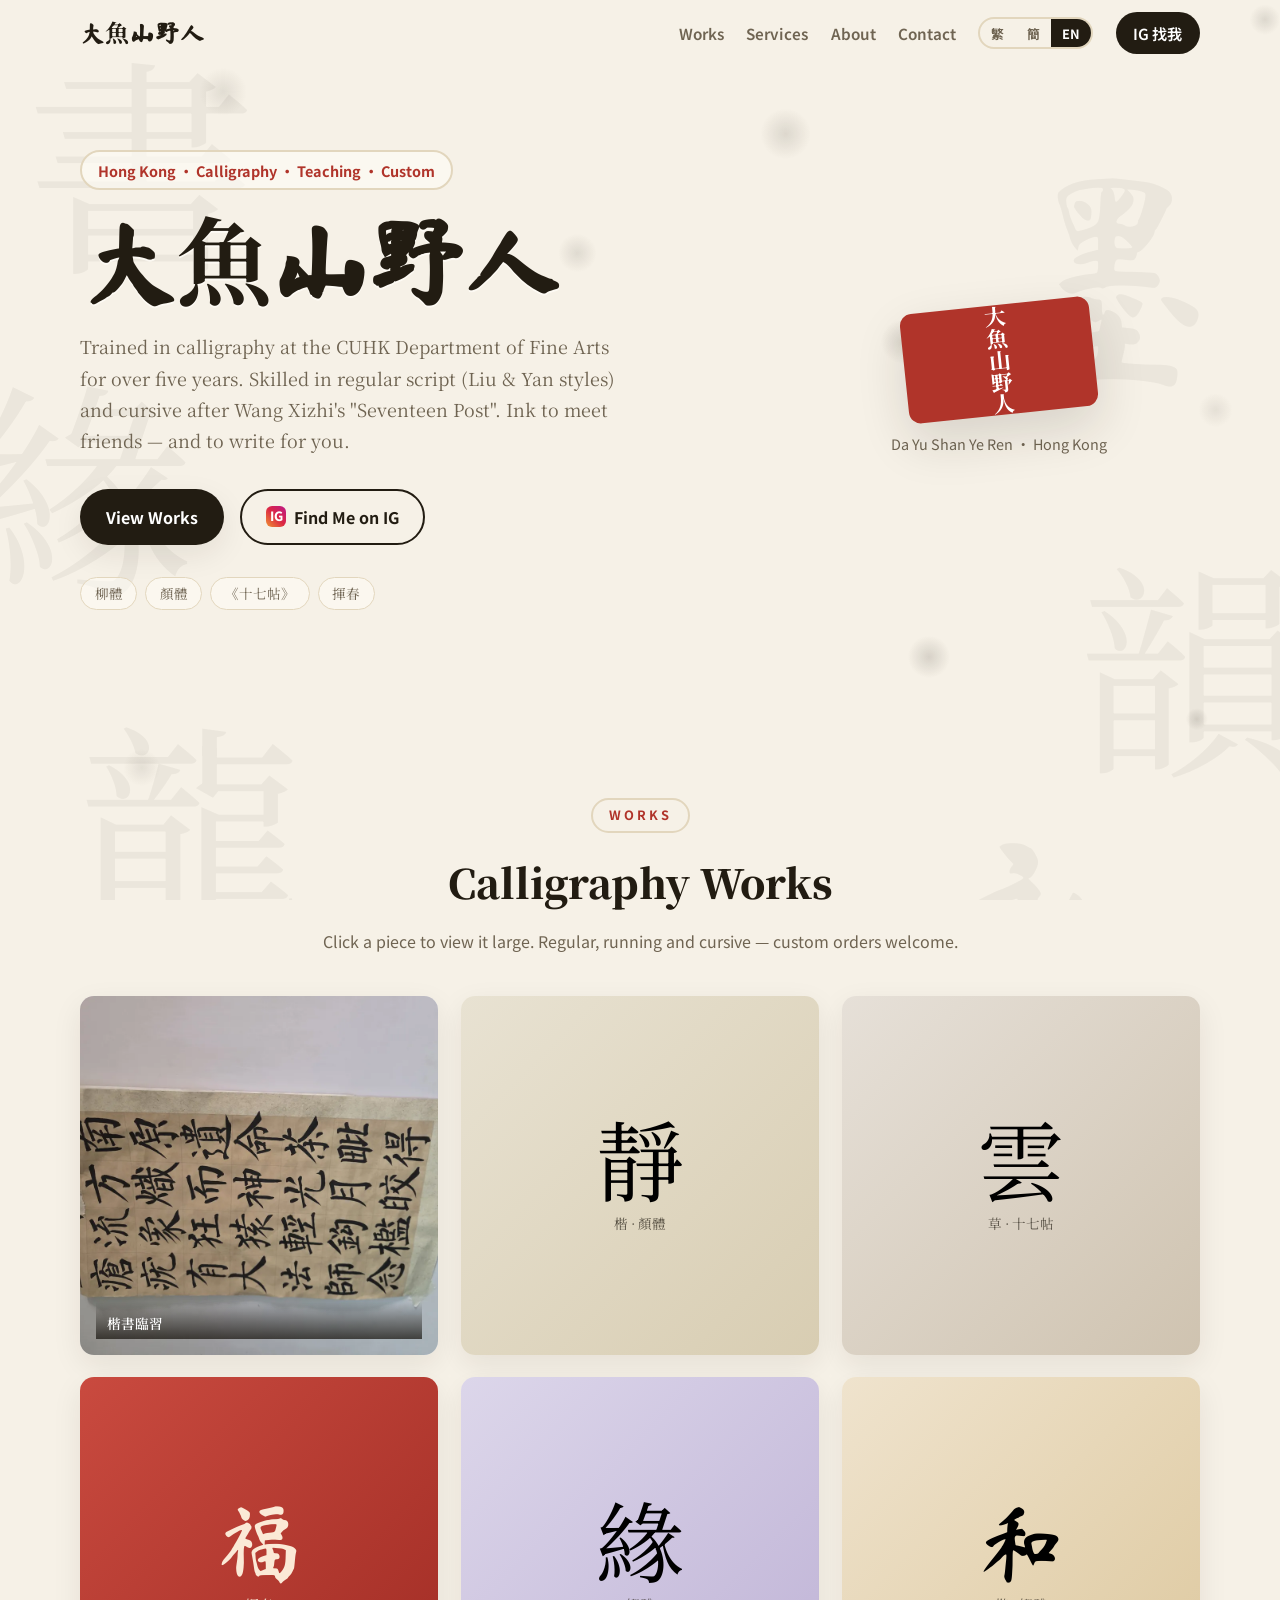
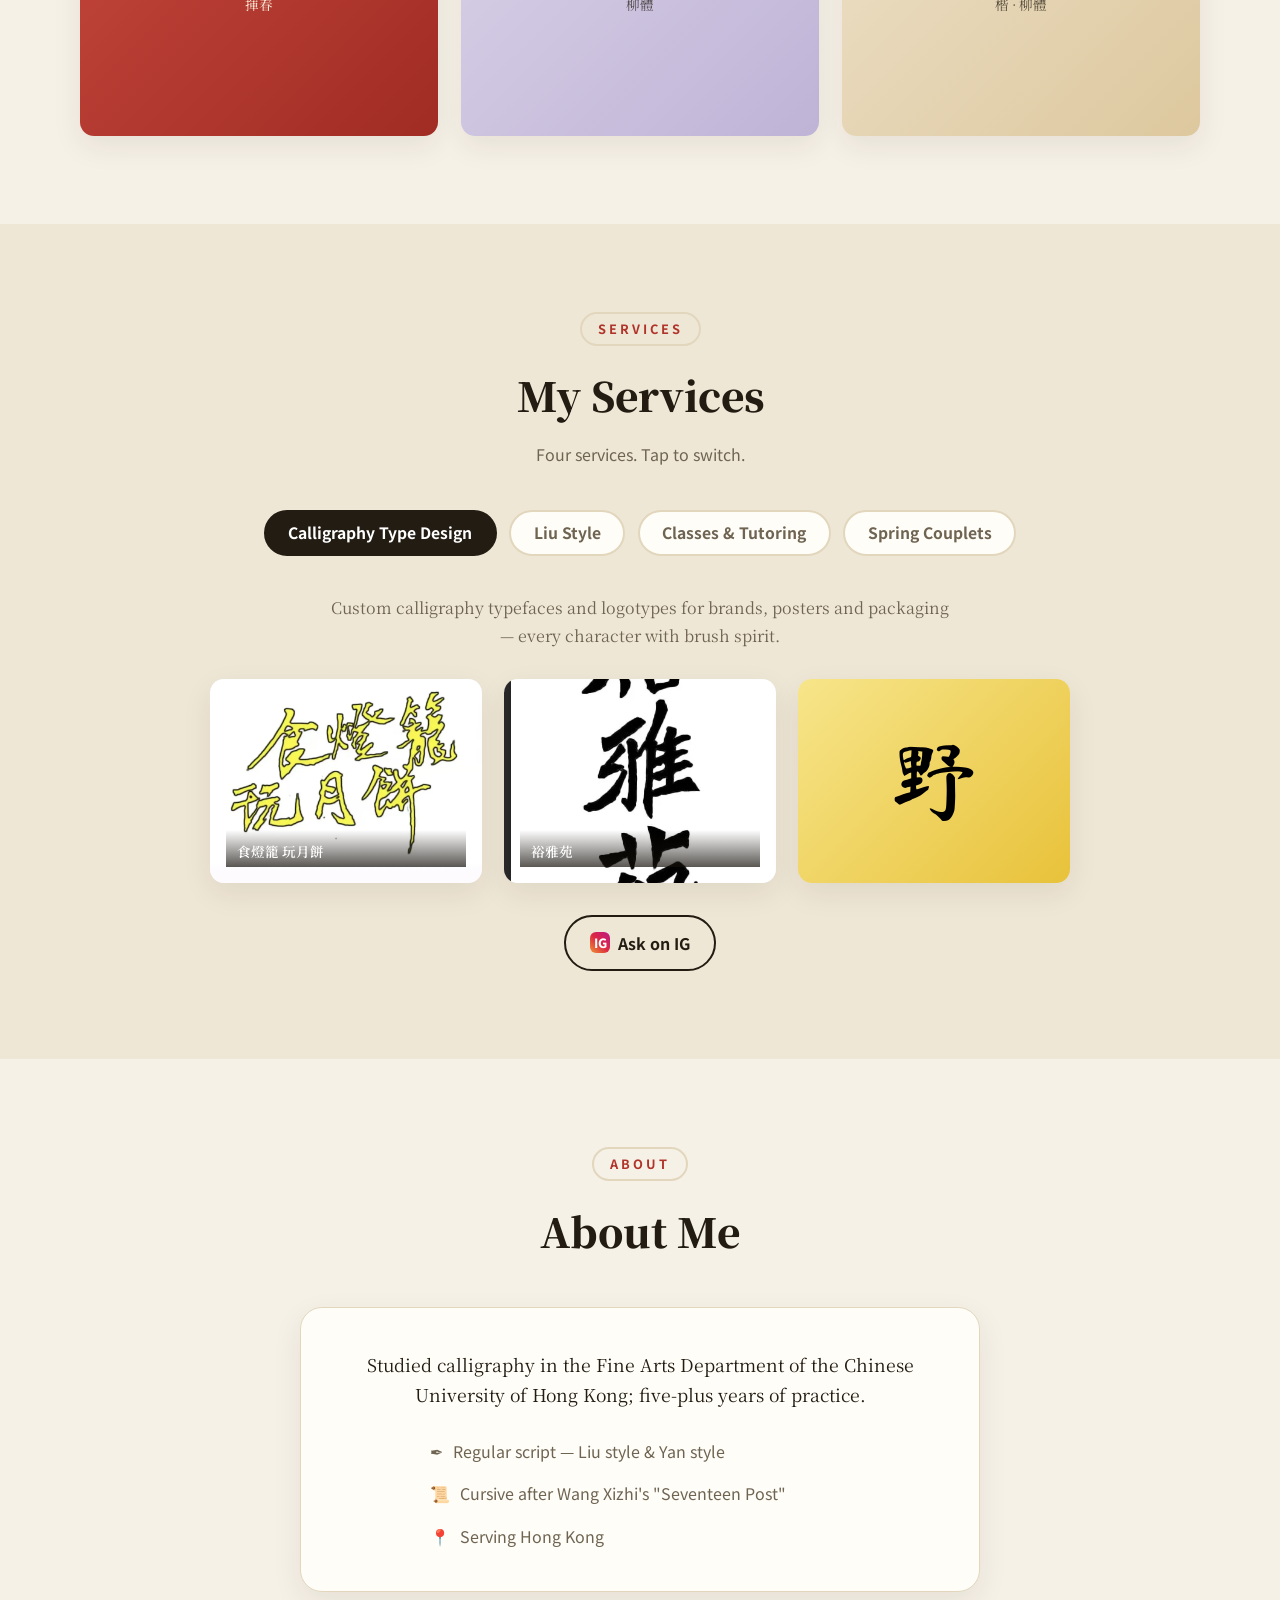
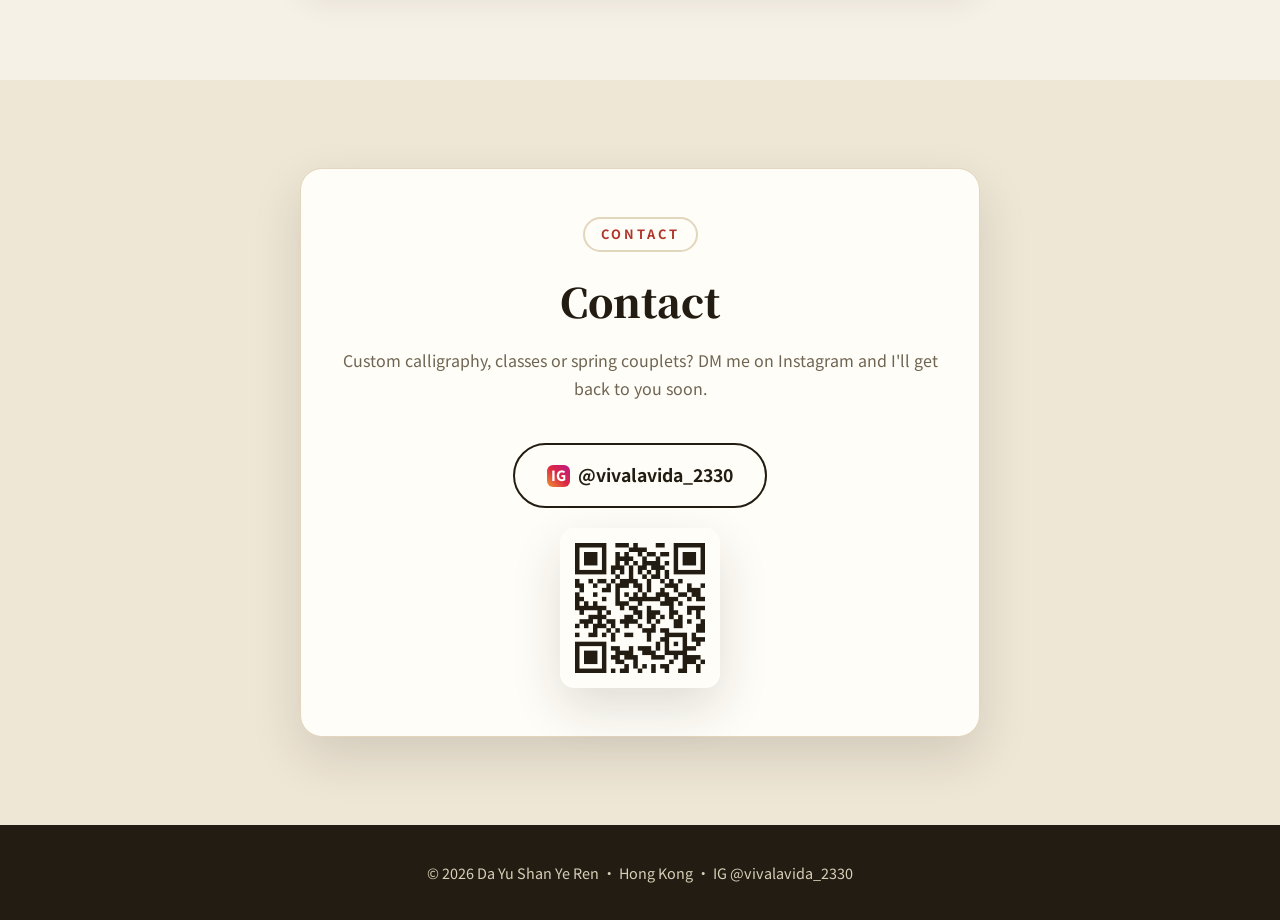
==== commit 96a60d72: "fix: 流體書法→柳體(朋友原話為粵語同音誤輸),更新三語/作品/分類/SEO與PRD" ====
--- a/index.html
+++ b/index.html
@@ -5,14 +5,14 @@
   <meta name="viewport" content="width=device-width, initial-scale=1.0" />
   <meta name="theme-color" content="#f6f1e7" />
   <title data-i18n="meta.title">大魚山野人 · 香港書法家</title>
-  <meta name="description" content="大魚山野人——香港書法家,中大藝術系研習書法五年,擅柳體、顏體與草書《十七帖》,提供書法字體設計、流體書法、輔導班與揮春服務。IG @vivalavida_2330" />
+  <meta name="description" content="大魚山野人——香港書法家,中大藝術系研習書法五年,擅柳體、顏體與草書《十七帖》,提供書法字體設計、柳體楷書、輔導班與揮春服務。IG @vivalavida_2330" />
   <meta name="robots" content="index, follow" />
   <link rel="canonical" href="https://liliyuen3721-max.github.io/shufa-homepage/" />
   <!-- Open Graph(分享到微信/IG/WhatsApp 的預覽) -->
   <meta property="og:type" content="website" />
   <meta property="og:site_name" content="大魚山野人" />
   <meta property="og:title" content="大魚山野人 · 香港書法家" />
-  <meta property="og:description" content="中大藝術系研習書法五年,擅柳體、顏體與草書《十七帖》;提供書法字體設計、流體書法、輔導班與揮春。IG @vivalavida_2330" />
+  <meta property="og:description" content="中大藝術系研習書法五年,擅柳體、顏體與草書《十七帖》;提供書法字體設計、柳體楷書、輔導班與揮春。IG @vivalavida_2330" />
   <meta property="og:url" content="https://liliyuen3721-max.github.io/shufa-homepage/" />
   <meta property="og:image" content="https://liliyuen3721-max.github.io/shufa-homepage/assets/works-kaishu.webp" />
   <meta property="og:locale" content="zh_HK" />
@@ -28,7 +28,7 @@
     "name": "大魚山野人",
     "alternateName": "Da Yu Shan Ye Ren",
     "description": "香港書法家,中大藝術系研習書法五年,擅柳體、顏體與草書《十七帖》。",
-    "knowsAbout": ["書法", "楷書", "柳體", "顏體", "草書", "王羲之十七帖", "流體書法", "揮春"],
+    "knowsAbout": ["書法", "楷書", "柳體", "顏體", "草書", "王羲之十七帖", "揮春"],
     "sameAs": ["https://www.instagram.com/vivalavida_2330"],
     "address": { "@type": "PostalAddress", "addressLocality": "香港", "addressCountry": "HK" }
   }
@@ -93,7 +93,7 @@
             </a>
           </div>
           <div class="hero-tags">
-            <span>柳體</span><span>顏體</span><span>《十七帖》</span><span>流體書法</span><span>揮春</span>
+            <span>柳體</span><span>顏體</span><span>《十七帖》</span><span>揮春</span>
           </div>
         </div>
         <div class="hero-seal reveal">
@@ -126,8 +126,8 @@
           <button class="work-tile tile-4" data-char="福" data-title="揮春 · 福" data-desc="紅紙手寫揮春">
             <span class="tile-char">福</span><span class="tile-cap">揮春</span>
           </button>
-          <button class="work-tile tile-5" data-char="緣" data-title="流體 · 緣" data-desc="流體書法實驗">
-            <span class="tile-char">緣</span><span class="tile-cap">流體</span>
+          <button class="work-tile tile-5" data-char="緣" data-title="柳體 · 緣" data-desc="柳體楷書">
+            <span class="tile-char">緣</span><span class="tile-cap">柳體</span>
           </button>
           <button class="work-tile tile-6" data-char="和" data-title="楷書 · 和" data-desc="柳體楷書">
             <span class="tile-char">和</span><span class="tile-cap">楷 · 柳體</span>
@@ -147,7 +147,7 @@
 
         <div class="cat-tabs reveal" role="tablist">
           <button class="cat-tab active" data-cat="font" role="tab" aria-selected="true" data-i18n="cat.font.title">書法字體設計</button>
-          <button class="cat-tab" data-cat="fluid" role="tab" aria-selected="false" data-i18n="cat.fluid.title">流體書法</button>
+          <button class="cat-tab" data-cat="liu" role="tab" aria-selected="false" data-i18n="cat.liu.title">柳體</button>
           <button class="cat-tab" data-cat="tutor" role="tab" aria-selected="false" data-i18n="cat.tutor.title">輔導班</button>
           <button class="cat-tab" data-cat="chunlian" role="tab" aria-selected="false" data-i18n="cat.chunlian.title">揮春</button>
         </div>
@@ -171,13 +171,13 @@
           </a>
         </section>
 
-        <!-- 流體書法 -->
-        <section class="cat-panel" data-panel="fluid" role="tabpanel">
-          <p class="cat-desc" data-i18n="cat.fluid.desc">以流動的墨色與暈染呈現書法的另一種可能,適合當代藝術與空間裝飾。</p>
-          <div class="cat-grid">
-            <button class="work-tile tile-fluid" data-char="流" data-title="流體 · 流" data-desc="墨色暈染實驗"><span class="tile-char">流</span></button>
-            <button class="work-tile tile-fluid" data-char="染" data-title="流體 · 染" data-desc="墨色暈染實驗"><span class="tile-char">染</span></button>
-            <button class="work-tile tile-fluid" data-char="意" data-title="流體 · 意" data-desc="墨色暈染實驗"><span class="tile-char">意</span></button>
+        <!-- 柳體 -->
+        <section class="cat-panel" data-panel="liu" role="tabpanel">
+          <p class="cat-desc" data-i18n="cat.liu.desc">楷書宗柳公權——端正剛勁,骨力遒健,宜牌匾、字帖與正式書寫。</p>
+          <div class="cat-grid">
+            <button class="work-tile tile-liu" data-char="柳" data-title="柳體 · 柳" data-desc="柳體楷書"><span class="tile-char">柳</span></button>
+            <button class="work-tile tile-liu" data-char="勁" data-title="柳體 · 勁" data-desc="柳體楷書"><span class="tile-char">勁</span></button>
+            <button class="work-tile tile-liu" data-char="骨" data-title="柳體 · 骨" data-desc="柳體楷書"><span class="tile-char">骨</span></button>
           </div>
           <a class="btn btn-ig" href="https://www.instagram.com/vivalavida_2330" target="_blank" rel="noopener">
             <span class="ig-icon">IG</span> <span data-i18n="cat.cta">IG 查詢</span>
--- a/css/style.css
+++ b/css/style.css
@@ -216,7 +216,7 @@
 .tile-5 { background: linear-gradient(135deg, #dcd6ea, #bfb3d6); }
 .tile-6 { background: linear-gradient(135deg, #efe3cd, #ddc89e); }
 .tile-y { background: linear-gradient(135deg, #f7e58a, #e8c23a); }
-.tile-fluid { background: linear-gradient(135deg, #cfd6f0, #98a3d8); }
+.tile-liu { background: linear-gradient(135deg, #f0e7d2, #cfbd97); }
 .tile-tutor { background: linear-gradient(135deg, #d9ebdd, #a9cfb3); }
 .tile-red { background: linear-gradient(135deg, #d34a40, #a02c24); }
 .tile-red .tile-char, .tile-red .tile-cap { color: #fbe9d6; }
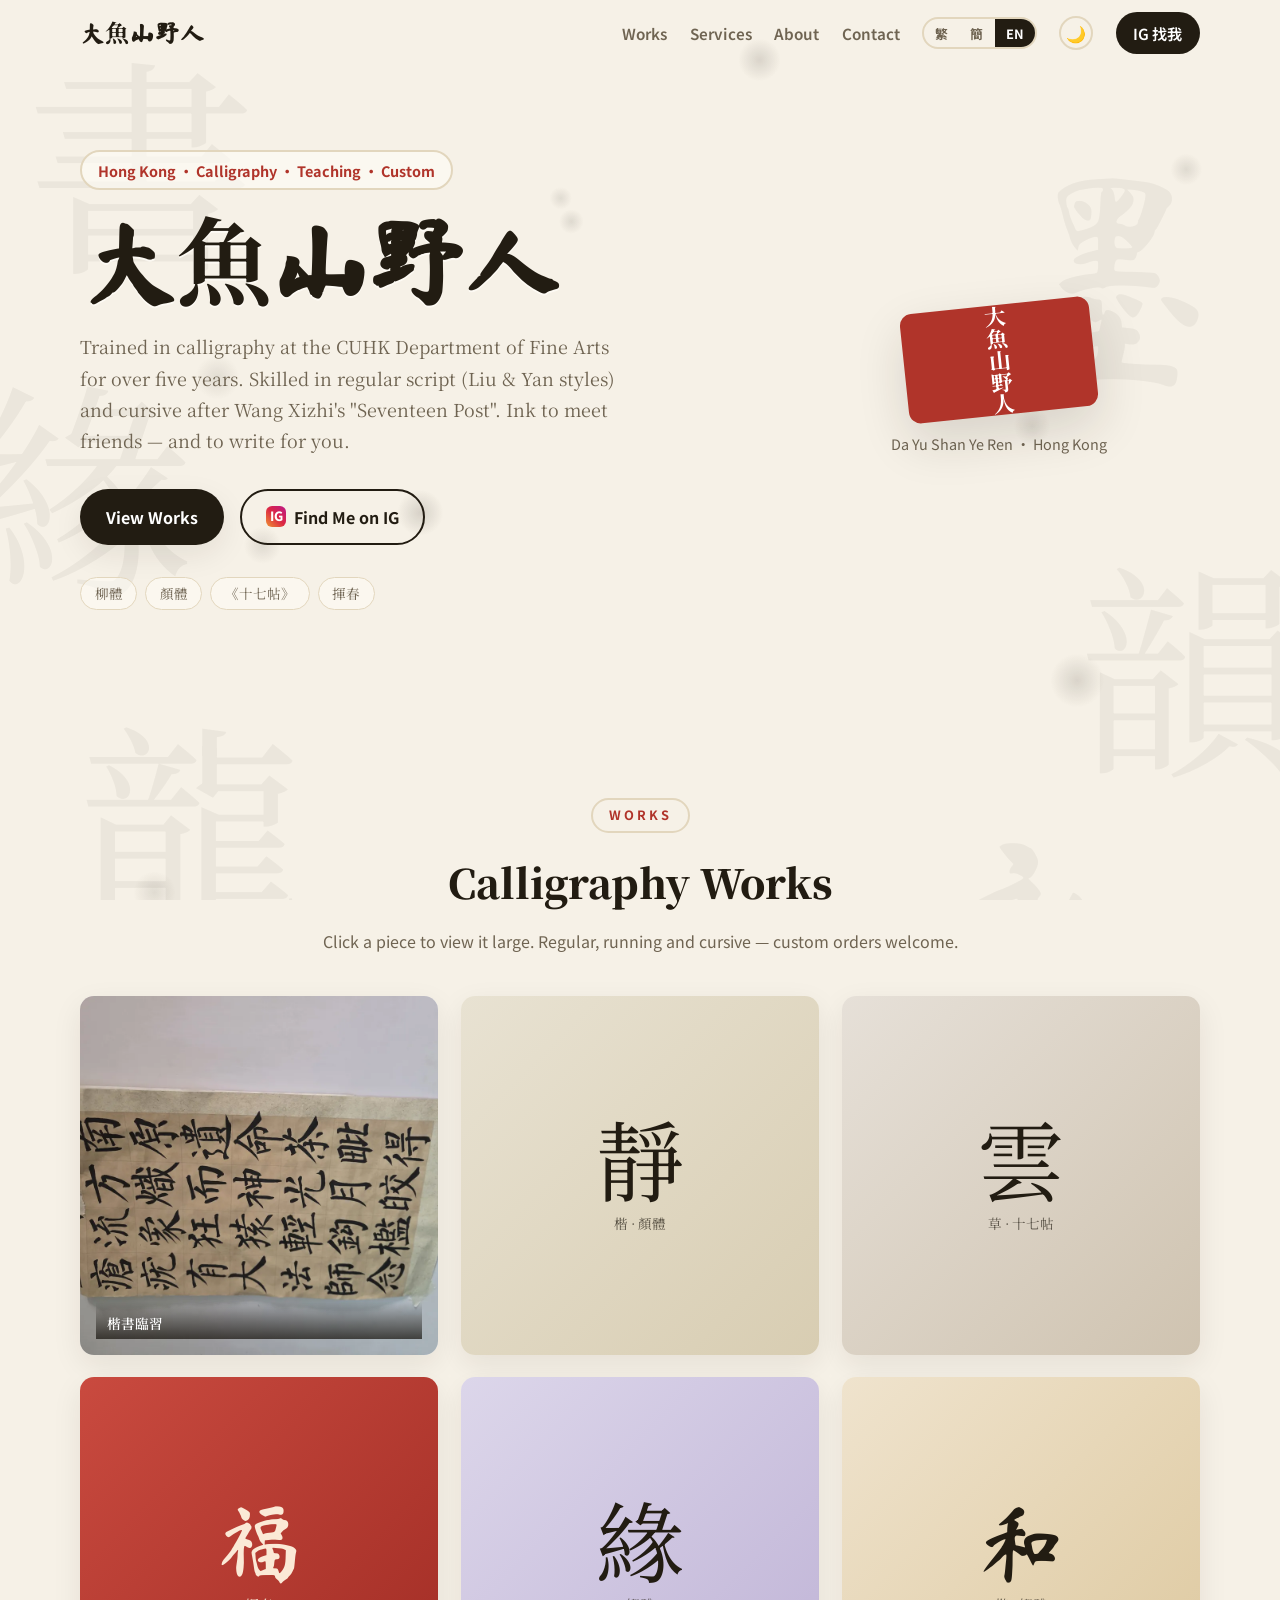
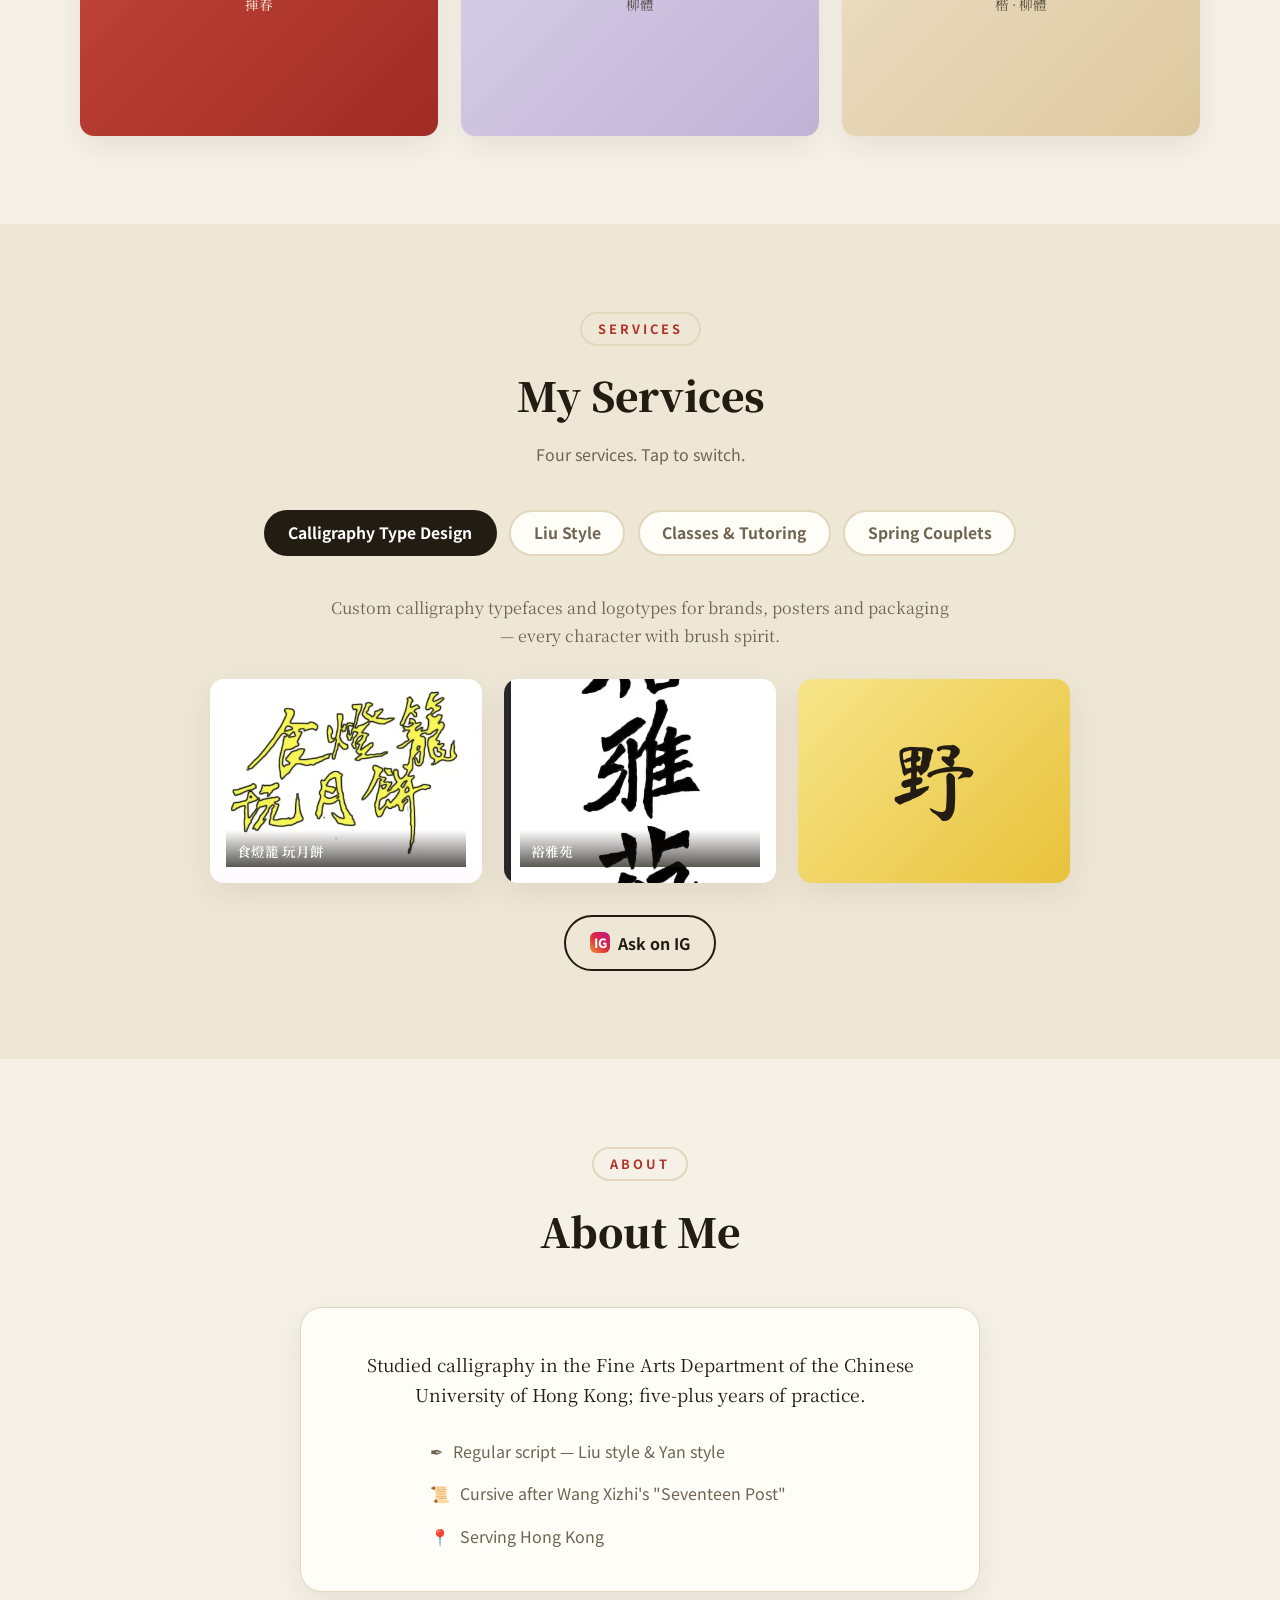
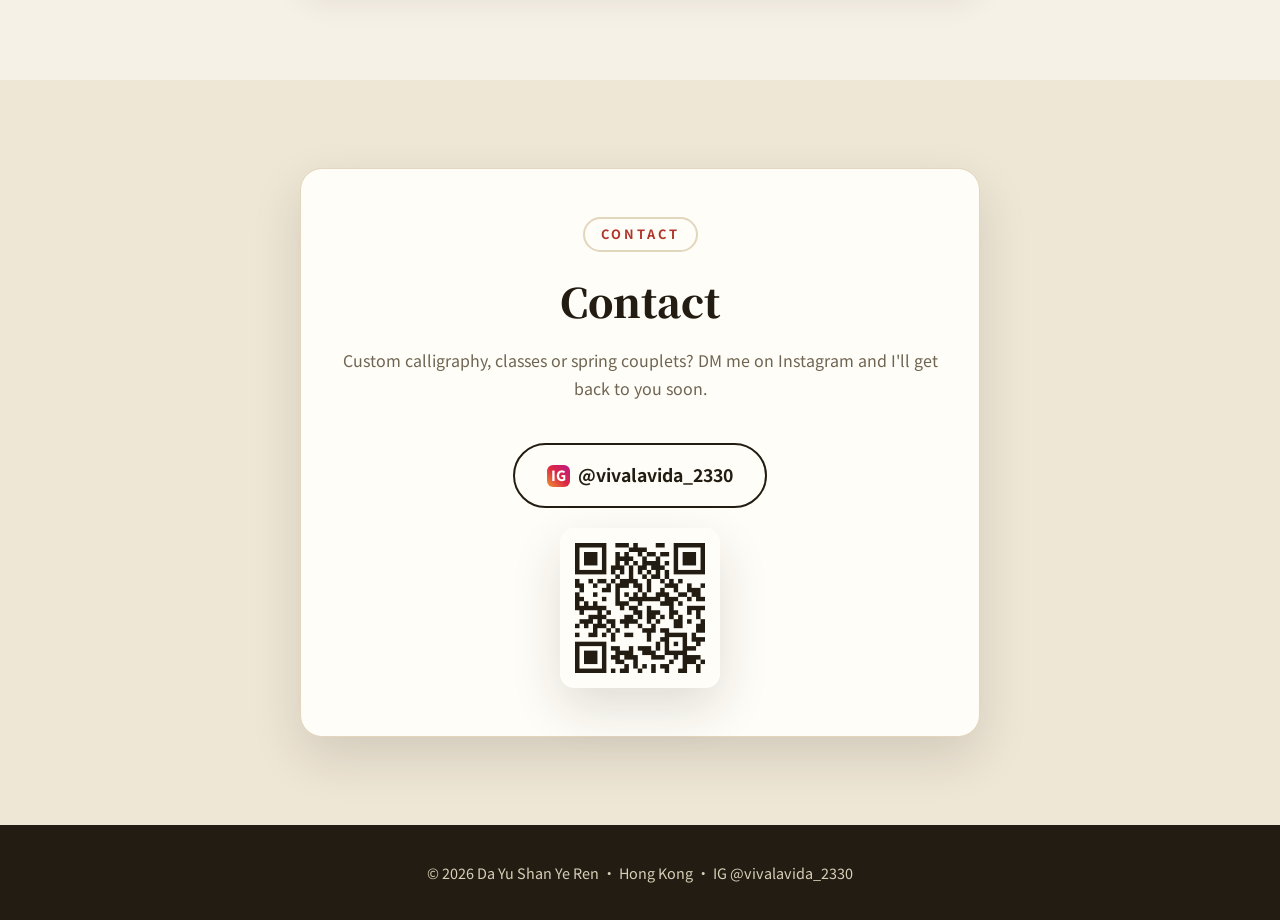
==== commit 31fca51e: "feat: 普通/暗黑主题切换按钮,跟随系统+localStorage记忆,墨晕染色随主题" ====
--- a/index.html
+++ b/index.html
@@ -66,6 +66,7 @@
           <button class="lang-btn" data-lang="zh-Hans" aria-pressed="false">簡</button>
           <button class="lang-btn" data-lang="en" aria-pressed="false">EN</button>
         </div>
+        <button class="theme-btn" id="themeToggle" aria-label="切換深色/淺色模式" title="切換主題">🌙</button>
         <a class="nav-cta" href="https://www.instagram.com/vivalavida_2330" target="_blank" rel="noopener">IG 找我</a>
       </nav>
       <button class="nav-toggle" id="navToggle" aria-label="Menu" aria-expanded="false">
--- a/css/style.css
+++ b/css/style.css
@@ -5,19 +5,34 @@
    ========================================================= */
 
 :root {
-  /* 配色(宣紙底 / 墨 / 印章紅 / 金) */
-  --paper: #f6f1e7;
-  --paper-2: #efe7d6;
-  --card: #fffdf7;
-  --ink: #221c12;
-  --muted: #6f6452;
-  --line: #e2d6bd;
-  --red: #b0342a;
+  /* 语义配色(普通/浅色模式默认) */
+  --bg: #f6f1e7;
+  --bg-alt: #efe7d6;
+  --surface: #fffdf7;
+  --text: #221c12;
+  --text-muted: #6f6452;
+  --border: #e2d6bd;
+  --accent: #b0342a;
+  --tile-ink: #221c12;      /* 浅底字卡上的墨字(两种主题都保持深墨) */
+  --btn-bg: #221c12;
+  --btn-bg-hover: #000000;
+  --btn-text: #ffffff;
+  --footer-bg: #221c12;
+  --footer-text: #d9cfb8;
+  --nav-bg: rgba(246, 241, 231, 0.9);
+  --shadow: 0 10px 30px rgba(34, 28, 18, 0.08);
+  --shadow-lg: 0 20px 50px rgba(34, 28, 18, 0.14);
+  /* 兼容旧变量名(映射到语义变量) */
+  --paper: var(--bg);
+  --paper-2: var(--bg-alt);
+  --card: var(--surface);
+  --ink: var(--text);
+  --muted: var(--text-muted);
+  --line: var(--border);
+  --red: var(--accent);
   --red-deep: #8f241c;
   --gold: #c9a227;
   --seal: #b0342a;
-  --shadow: 0 10px 30px rgba(34, 28, 18, 0.08);
-  --shadow-lg: 0 20px 50px rgba(34, 28, 18, 0.14);
   --radius: 14px;
   --radius-lg: 22px;
   --nav-h: 66px;
@@ -25,6 +40,26 @@
   --font-title: "Ma Shan Zheng", "Noto Serif SC", serif;
   --font-serif: "Noto Serif SC", serif;
   --font-sans: "Noto Sans SC", "Microsoft YaHei", system-ui, sans-serif;
+}
+
+/* ---------- 暗黑模式 ---------- */
+html[data-theme="dark"] {
+  --bg: #14110c;
+  --bg-alt: #1b1710;
+  --surface: #221d14;
+  --text: #ece3cf;
+  --text-muted: #a99e88;
+  --border: #3a3326;
+  --accent: #d05a4e;
+  --tile-ink: #221c12;      /* 字卡浅底保持不变,墨字清晰 */
+  --btn-bg: #ece3cf;
+  --btn-bg-hover: #ffffff;
+  --btn-text: #221c12;
+  --footer-bg: #0e0c08;
+  --footer-text: #b8ac92;
+  --nav-bg: rgba(20, 17, 12, 0.9);
+  --shadow: 0 10px 30px rgba(0, 0, 0, 0.35);
+  --shadow-lg: 0 20px 50px rgba(0, 0, 0, 0.5);
 }
 
 * { margin: 0; padding: 0; box-sizing: border-box; }
@@ -88,8 +123,8 @@
   transition: transform 0.2s ease, box-shadow 0.2s ease, background 0.2s ease, color 0.2s ease;
 }
 .btn:hover { transform: translateY(-3px); }
-.btn-primary { color: #fff; background: var(--ink); box-shadow: var(--shadow); }
-.btn-primary:hover { background: #000; box-shadow: var(--shadow-lg); }
+.btn-primary { color: var(--btn-text); background: var(--btn-bg); box-shadow: var(--shadow); }
+.btn-primary:hover { background: var(--btn-bg-hover); box-shadow: var(--shadow-lg); }
 .btn-ig {
   color: var(--ink);
   border-color: var(--ink);
@@ -106,20 +141,29 @@
 
 /* ---------- 導航 ---------- */
 .nav { position: fixed; inset: 0 0 auto 0; height: var(--nav-h); z-index: 100; transition: background 0.3s, box-shadow 0.3s; }
-.nav.scrolled { background: rgba(246, 241, 231, 0.9); backdrop-filter: blur(10px); box-shadow: 0 2px 18px rgba(34,28,18,0.08); }
+.nav.scrolled { background: var(--nav-bg); backdrop-filter: blur(10px); box-shadow: 0 2px 18px rgba(0,0,0,0.08); }
 .nav-inner { display: flex; align-items: center; justify-content: space-between; height: var(--nav-h); }
 .nav-logo { font-family: var(--font-title); font-size: 1.5rem; font-weight: 700; letter-spacing: 1px; }
 .nav-links { display: flex; gap: 1.4rem; align-items: center; font-weight: 600; font-size: 0.95rem; }
 .nav-links > a { color: var(--muted); transition: color 0.2s; }
 .nav-links > a:hover { color: var(--red); }
 .nav-cta {
-  color: #fff !important; background: var(--ink);
+  color: var(--btn-text) !important; background: var(--btn-bg);
   padding: 0.5rem 1.1rem; border-radius: 999px;
 }
 .nav-cta:hover { color: #fff !important; background: var(--red); }
 .lang-switch { display: flex; border: 2px solid var(--line); border-radius: 999px; overflow: hidden; }
 .lang-btn { background: transparent; border: none; padding: 0.3rem 0.7rem; font-size: 0.8rem; font-weight: 700; color: var(--muted); }
-.lang-btn[aria-pressed="true"] { background: var(--ink); color: #fff; }
+.lang-btn[aria-pressed="true"] { background: var(--btn-bg); color: var(--btn-text); }
+/* 主题切换按钮 */
+.theme-btn {
+  display: inline-flex; align-items: center; justify-content: center;
+  width: 34px; height: 34px; border-radius: 50%;
+  border: 2px solid var(--line); background: transparent;
+  font-size: 1rem; line-height: 1; color: var(--text);
+  transition: background 0.25s ease, border-color 0.25s ease;
+}
+.theme-btn:hover { border-color: var(--accent); }
 .nav-toggle { display: none; background: none; border: none; gap: 5px; }
 .nav-toggle span { display: block; width: 22px; height: 2px; background: var(--ink); border-radius: 2px; }
 
@@ -195,7 +239,7 @@
   padding: 1rem;
 }
 .work-tile:hover { transform: translateY(-6px) scale(1.02); box-shadow: var(--shadow-lg); }
-.tile-char { font-family: var(--font-title); font-size: clamp(3.4rem, 8vw, 5.5rem); line-height: 1; }
+.tile-char { font-family: var(--font-title); font-size: clamp(3.4rem, 8vw, 5.5rem); line-height: 1; color: var(--tile-ink); }
 .tile-cap { font-family: var(--font-serif); font-size: 0.85rem; color: rgba(34,28,18,0.7); }
 
 /* 真實作品圖瓦片 */
@@ -231,7 +275,7 @@
   transition: all 0.25s ease;
 }
 .cat-tab:hover { border-color: var(--ink); color: var(--ink); transform: translateY(-2px); }
-.cat-tab.active { background: var(--ink); color: #fff; border-color: var(--ink); }
+.cat-tab.active { background: var(--btn-bg); color: var(--btn-text); border-color: var(--btn-bg); }
 
 .cat-panel { display: none; animation: fadeUp 0.4s ease; }
 .cat-panel.active { display: block; }
@@ -279,10 +323,13 @@
   transition: all 0.3s ease;
 }
 .to-top.show { opacity: 1; visibility: visible; transform: none; }
-.to-top:hover { background: var(--ink); color: #fff; border-color: var(--ink); }
+.to-top:hover { background: var(--btn-bg); color: var(--btn-text); border-color: var(--btn-bg); }
+
+html[data-theme="dark"] .hero-name { text-shadow: 0 2px 0 rgba(0,0,0,0.5); }
+html[data-theme="dark"] .hero-badge { background: rgba(34,29,20,0.6); }
 
 /* ---------- 頁腳 ---------- */
-.footer { background: var(--ink); color: #d9cfb8; padding: 2.2rem 0; text-align: center; font-size: 0.9rem; }
+.footer { background: var(--footer-bg); color: var(--footer-text); padding: 2.2rem 0; text-align: center; font-size: 0.9rem; }
 
 /* ---------- Lightbox ---------- */
 .lightbox {
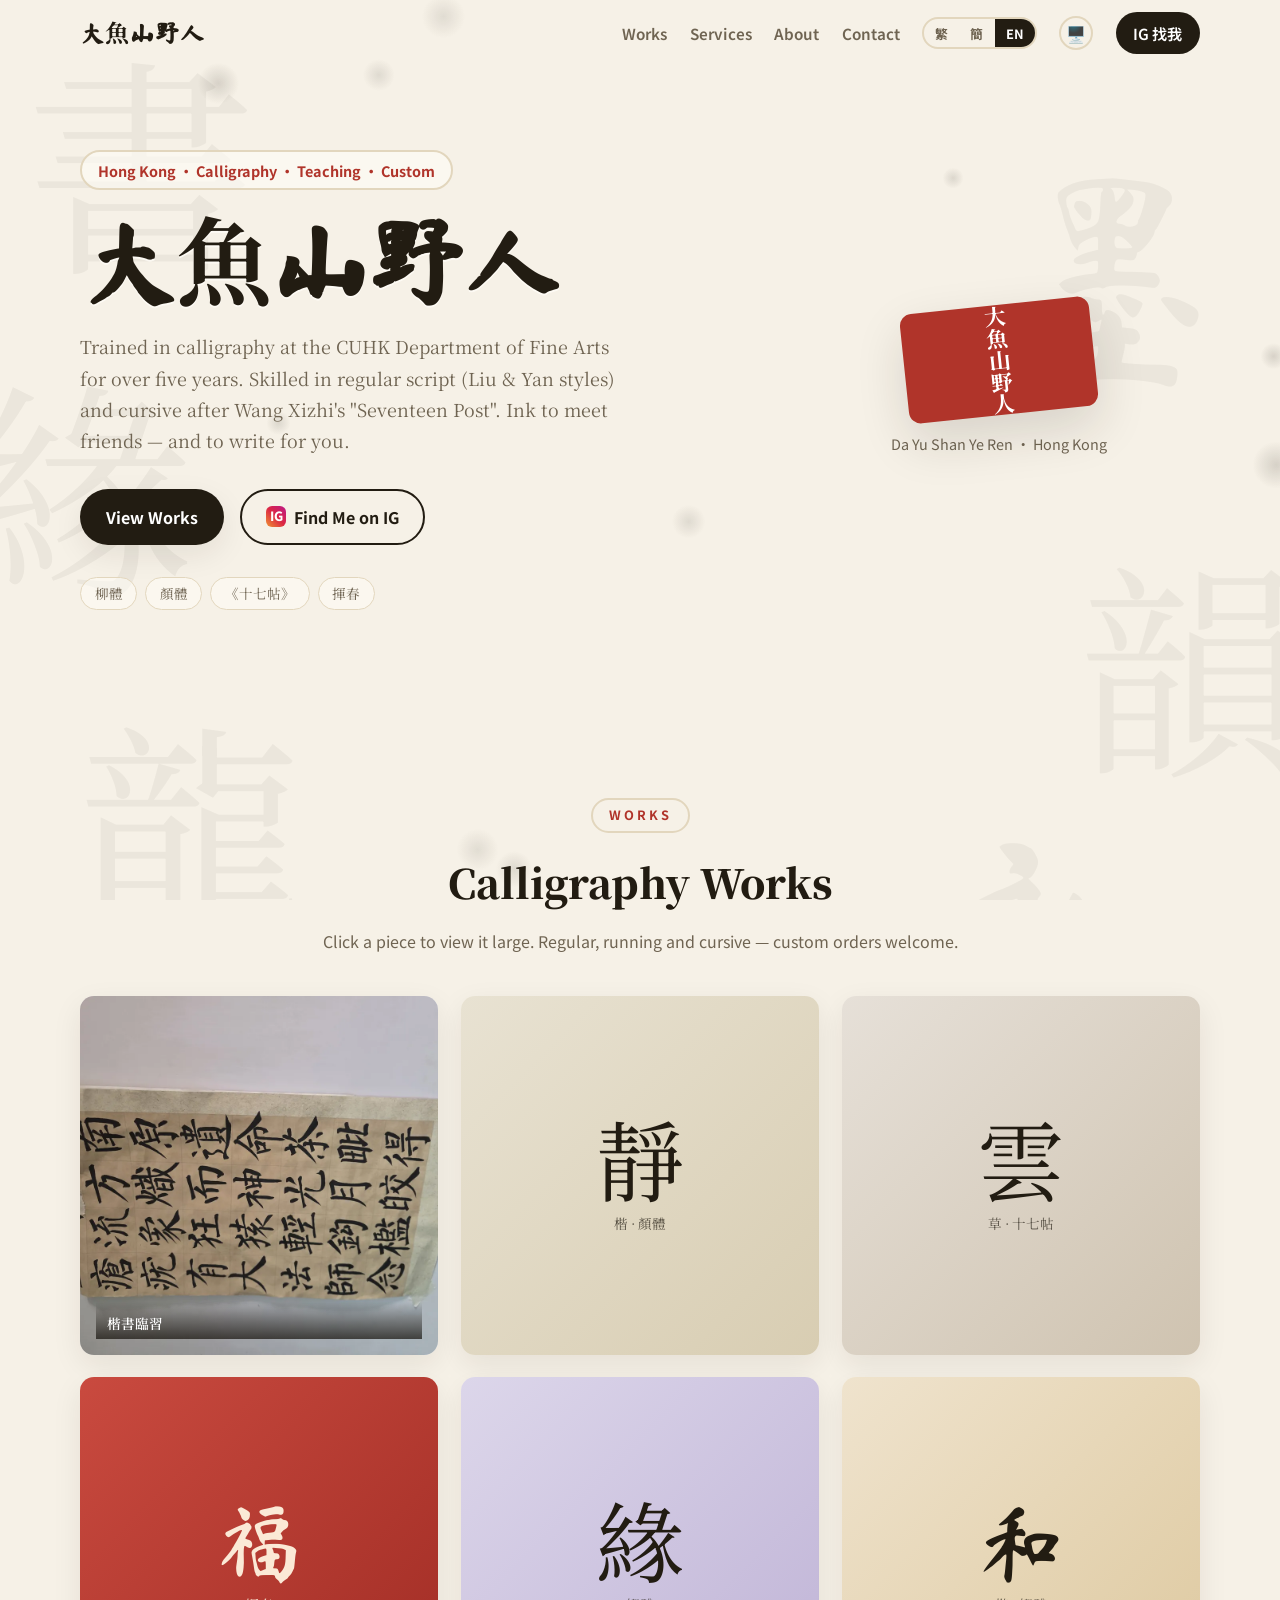
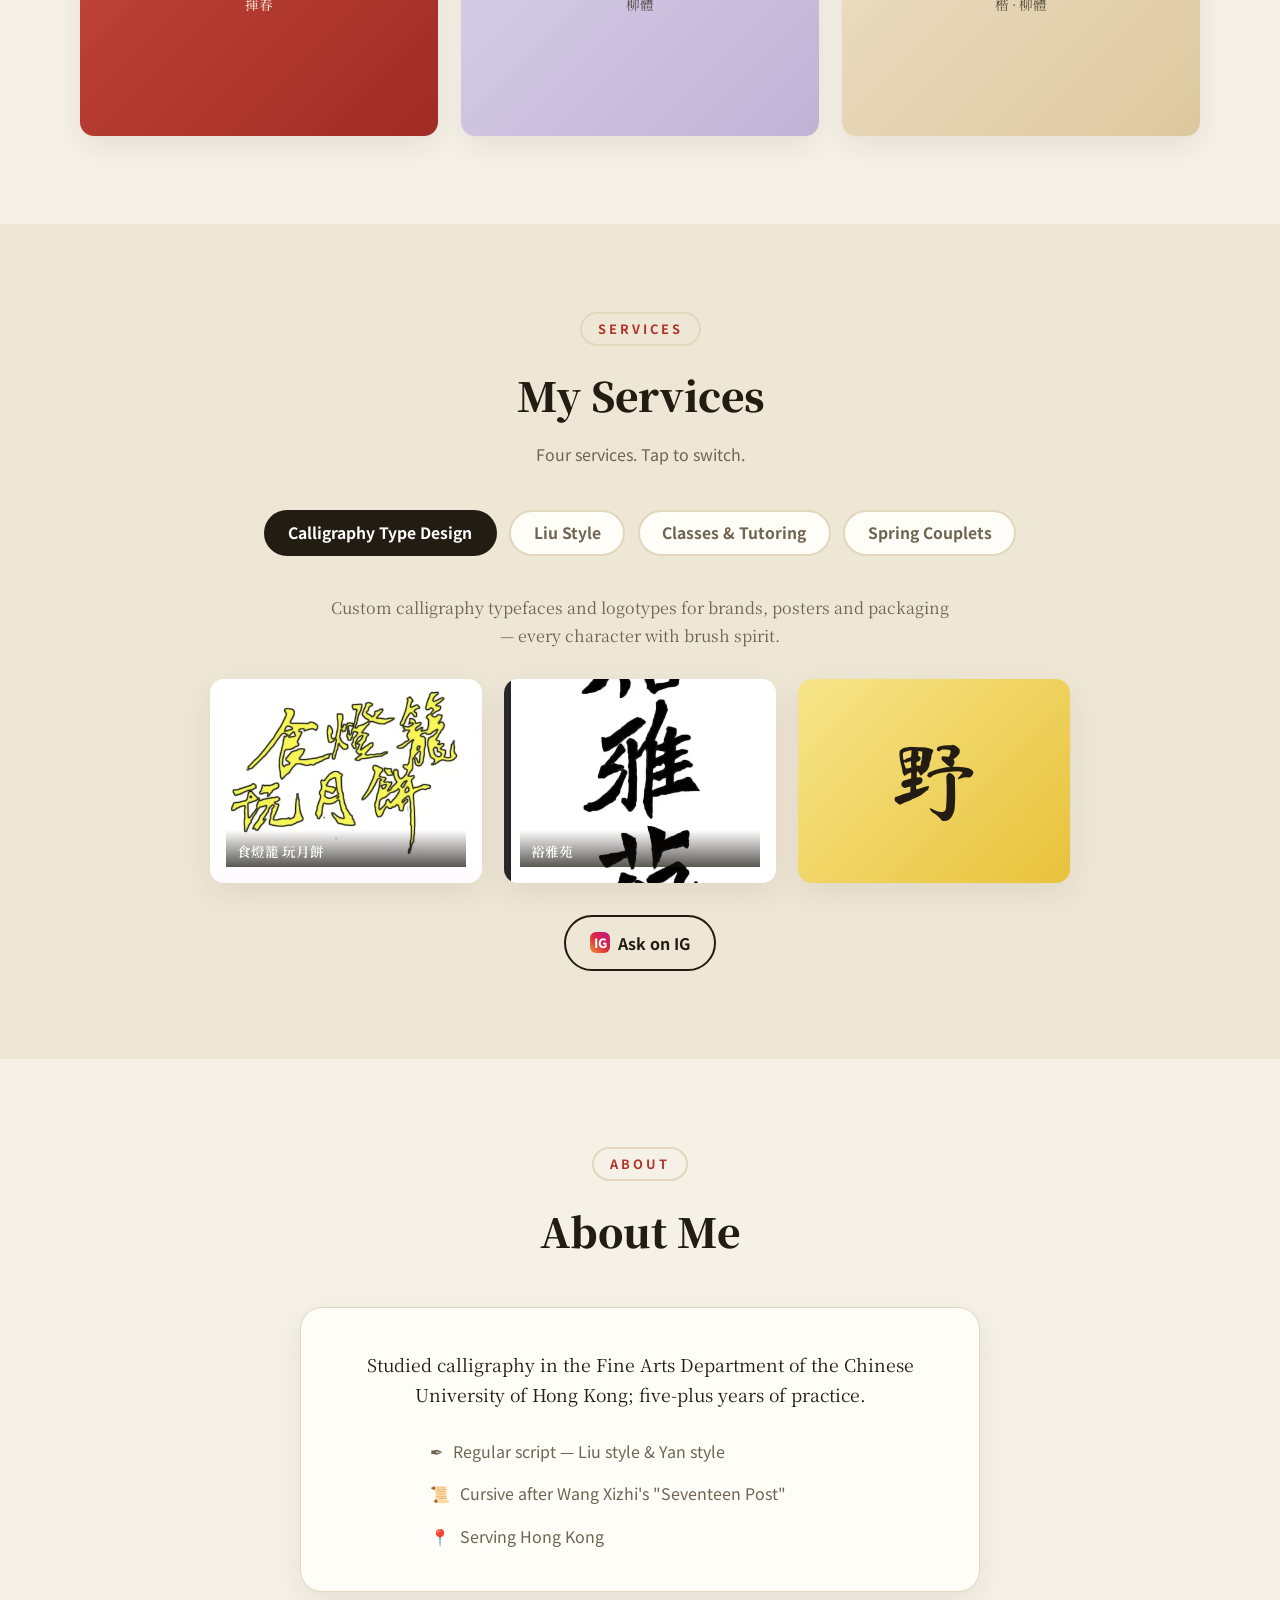
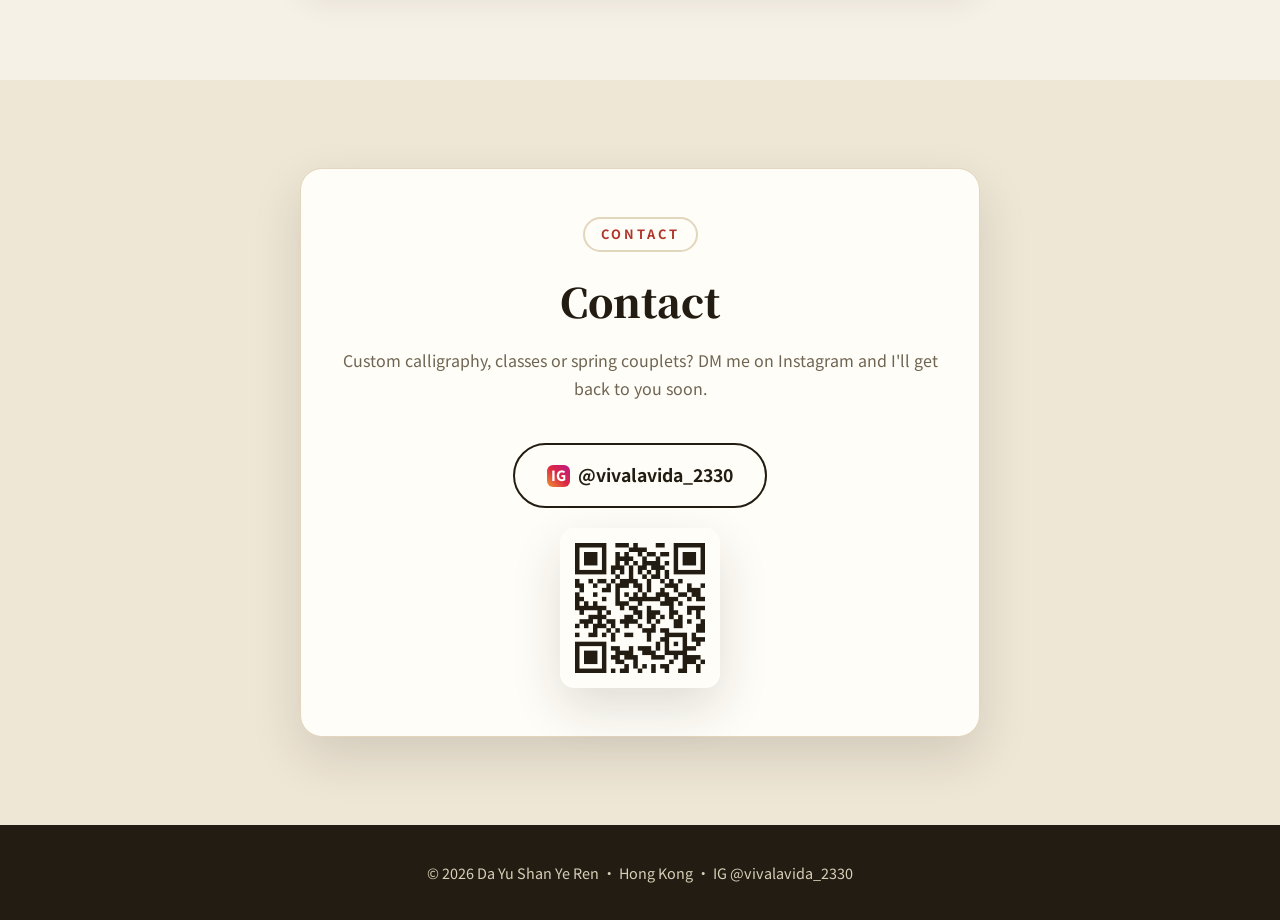
==== commit 85fe6a36: "feat: 主题切换升级为三态(浅色/深色/跟随系统),点按循环+图标提示+实时跟随" ====
--- a/index.html
+++ b/index.html
@@ -66,7 +66,7 @@
           <button class="lang-btn" data-lang="zh-Hans" aria-pressed="false">簡</button>
           <button class="lang-btn" data-lang="en" aria-pressed="false">EN</button>
         </div>
-        <button class="theme-btn" id="themeToggle" aria-label="切換深色/淺色模式" title="切換主題">🌙</button>
+        <button class="theme-btn" id="themeToggle" aria-label="主題:跟隨系統" title="主題:跟隨系統(點擊切換)">🖥️</button>
         <a class="nav-cta" href="https://www.instagram.com/vivalavida_2330" target="_blank" rel="noopener">IG 找我</a>
       </nav>
       <button class="nav-toggle" id="navToggle" aria-label="Menu" aria-expanded="false">
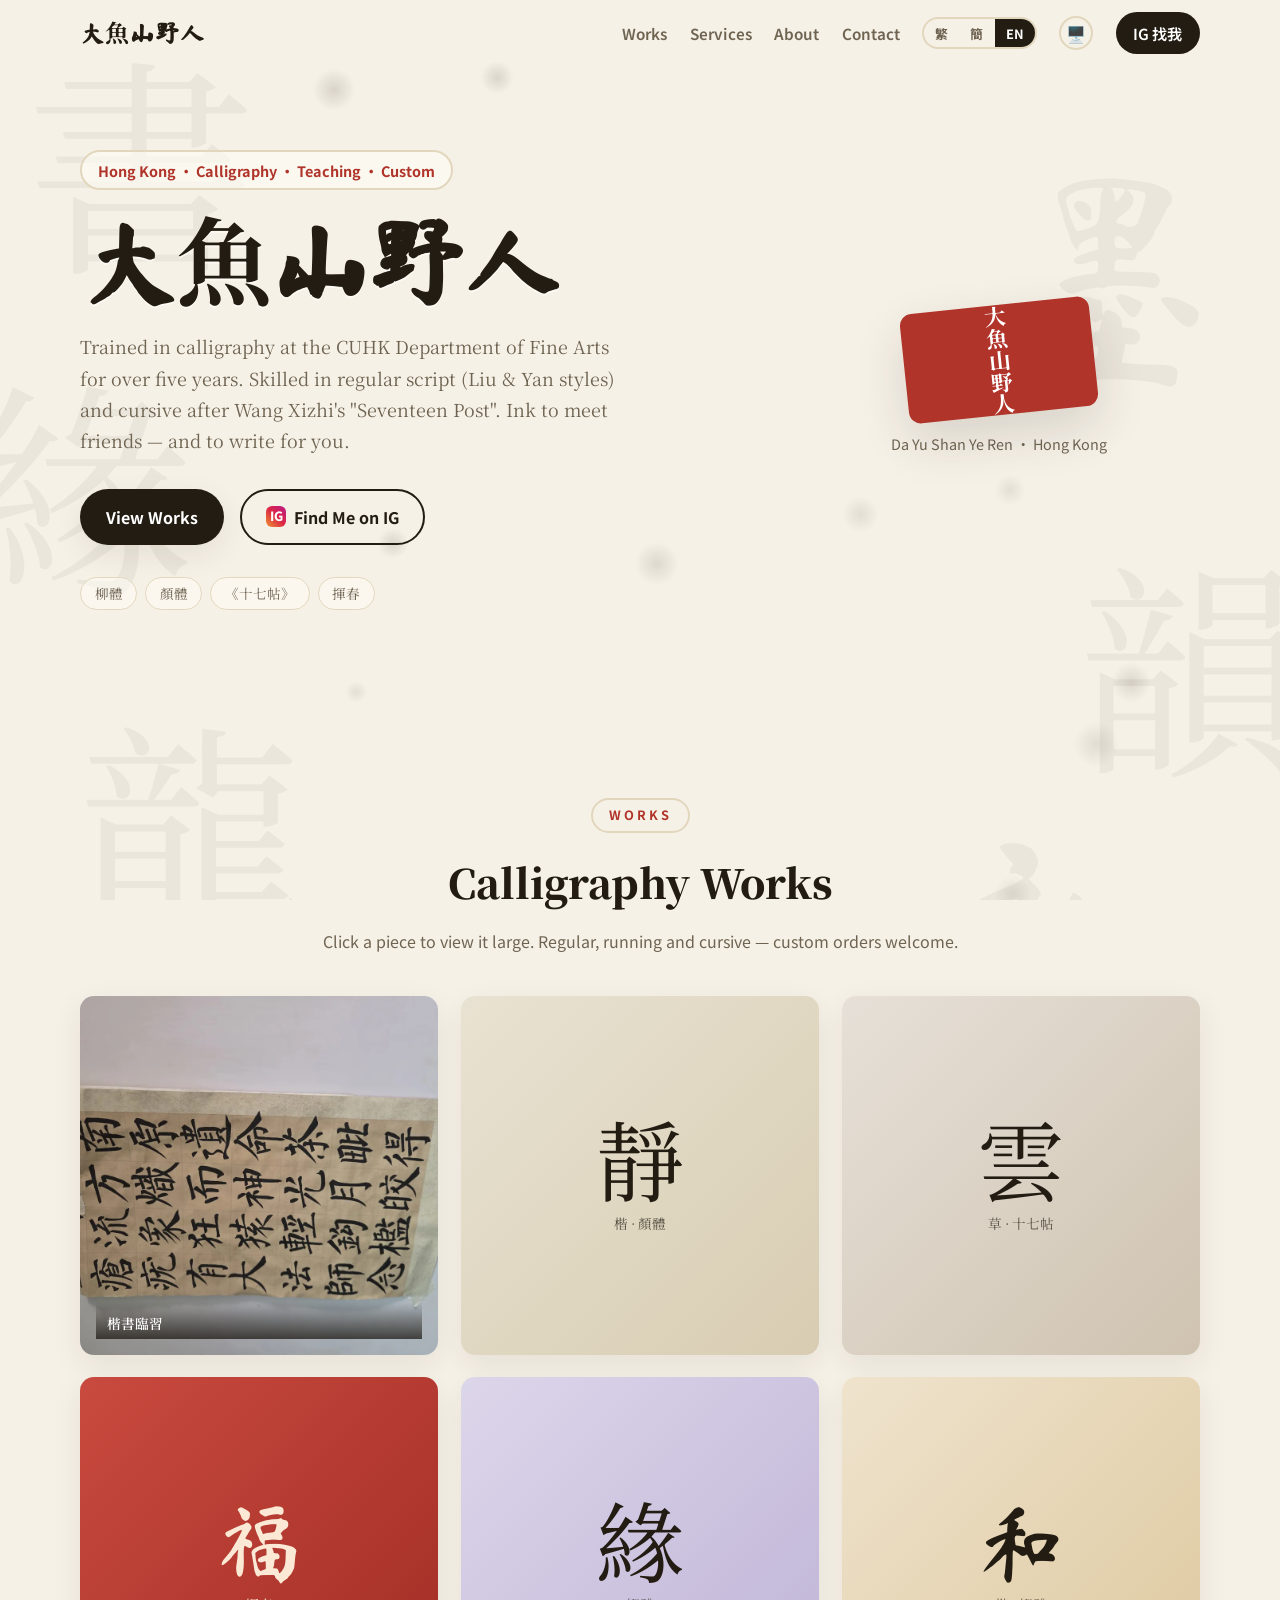
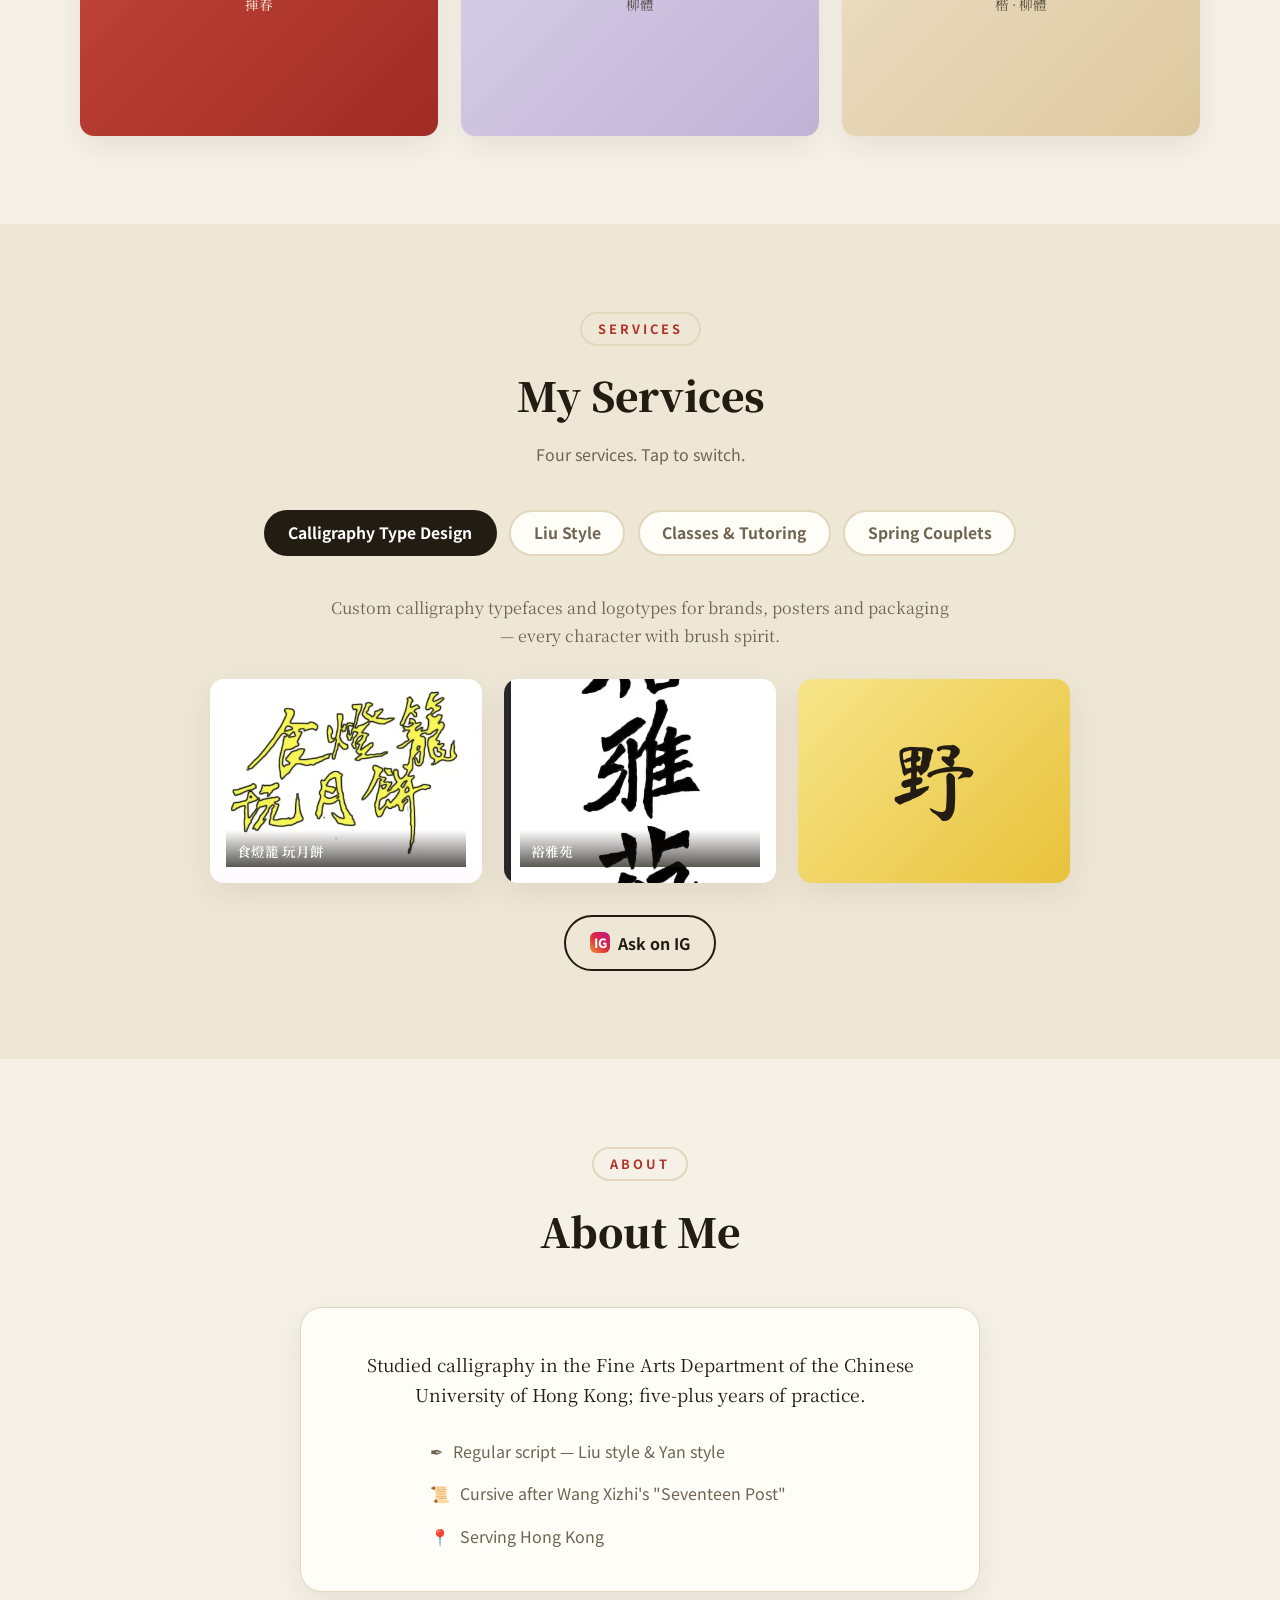
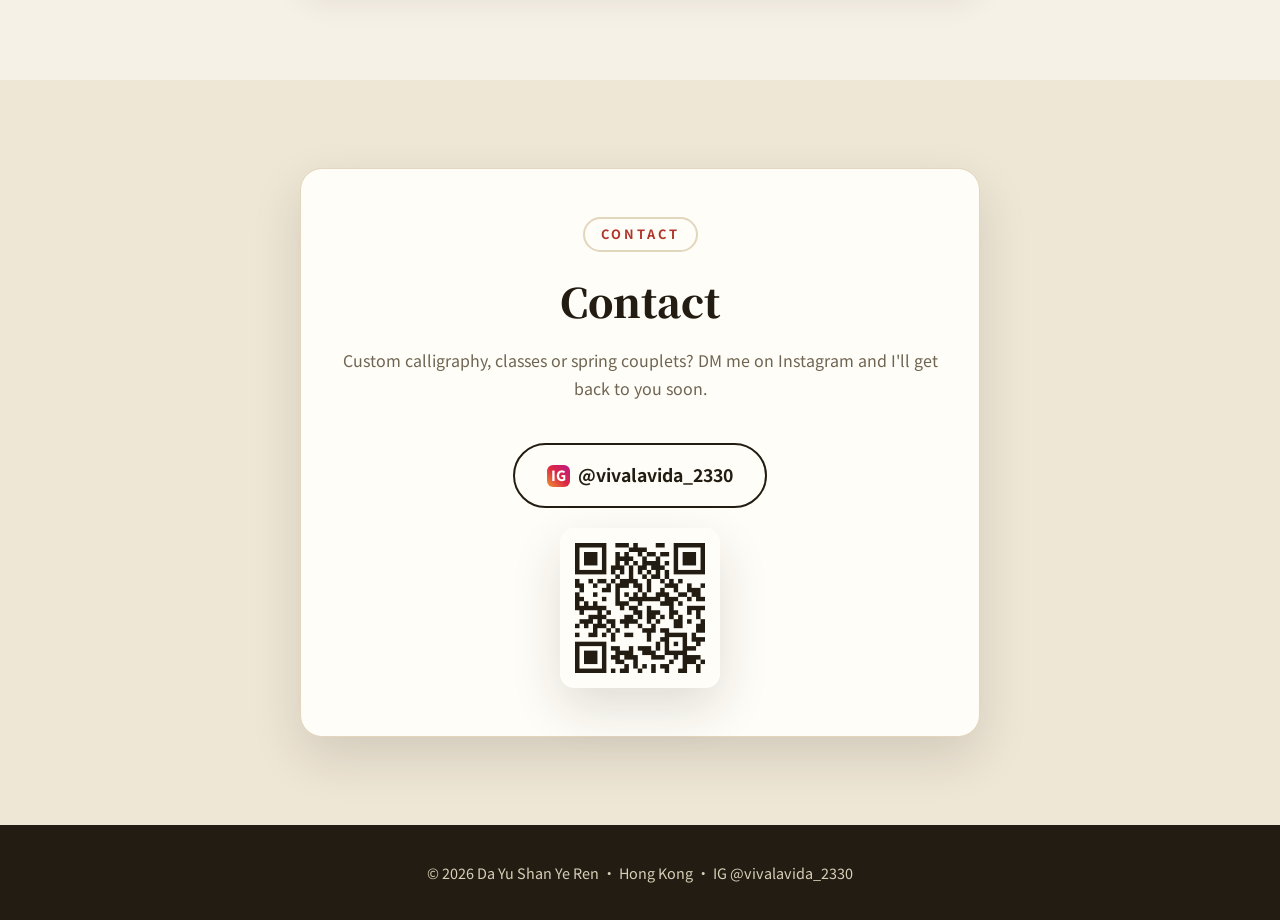
==== commit 6b84eb31: "fix: 资源链接加 ?v=2 缓存破坏,解决用户端CSS/JS缓存旧版导致暗色tag不生效" ====
--- a/index.html
+++ b/index.html
@@ -33,11 +33,11 @@
     "address": { "@type": "PostalAddress", "addressLocality": "香港", "addressCountry": "HK" }
   }
   </script>
-  <link rel="icon" href="favicon.svg" type="image/svg+xml" />
+  <link rel="icon" href="favicon.svg?v=2" type="image/svg+xml" />
   <link rel="preconnect" href="https://fonts.googleapis.com" />
   <link rel="preconnect" href="https://fonts.gstatic.com" crossorigin />
   <link href="https://fonts.googleapis.com/css2?family=Ma+Shan+Zheng&family=Noto+Serif+SC:wght@500;700;900&family=Noto+Sans+SC:wght@400;500;700&display=swap" rel="stylesheet" />
-  <link rel="stylesheet" href="css/style.css" />
+  <link rel="stylesheet" href="css/style.css?v=2" />
 </head>
 <body>
 
@@ -269,7 +269,7 @@
     <button class="lb-nav lb-next" id="lbNext" aria-label="Next">›</button>
   </div>
 
-  <script src="js/i18n.js"></script>
-  <script src="js/main.js"></script>
+  <script src="js/i18n.js?v=2"></script>
+  <script src="js/main.js?v=2"></script>
 </body>
 </html>
--- a/css/style.css
+++ b/css/style.css
@@ -327,6 +327,11 @@
 
 html[data-theme="dark"] .hero-name { text-shadow: 0 2px 0 rgba(0,0,0,0.5); }
 html[data-theme="dark"] .hero-badge { background: rgba(34,29,20,0.6); }
+html[data-theme="dark"] .hero-tags span {
+  color: var(--text);
+  border-color: rgba(236, 227, 207, 0.22);
+  background: #0f0d09;
+}
 
 /* ---------- 頁腳 ---------- */
 .footer { background: var(--footer-bg); color: var(--footer-text); padding: 2.2rem 0; text-align: center; font-size: 0.9rem; }
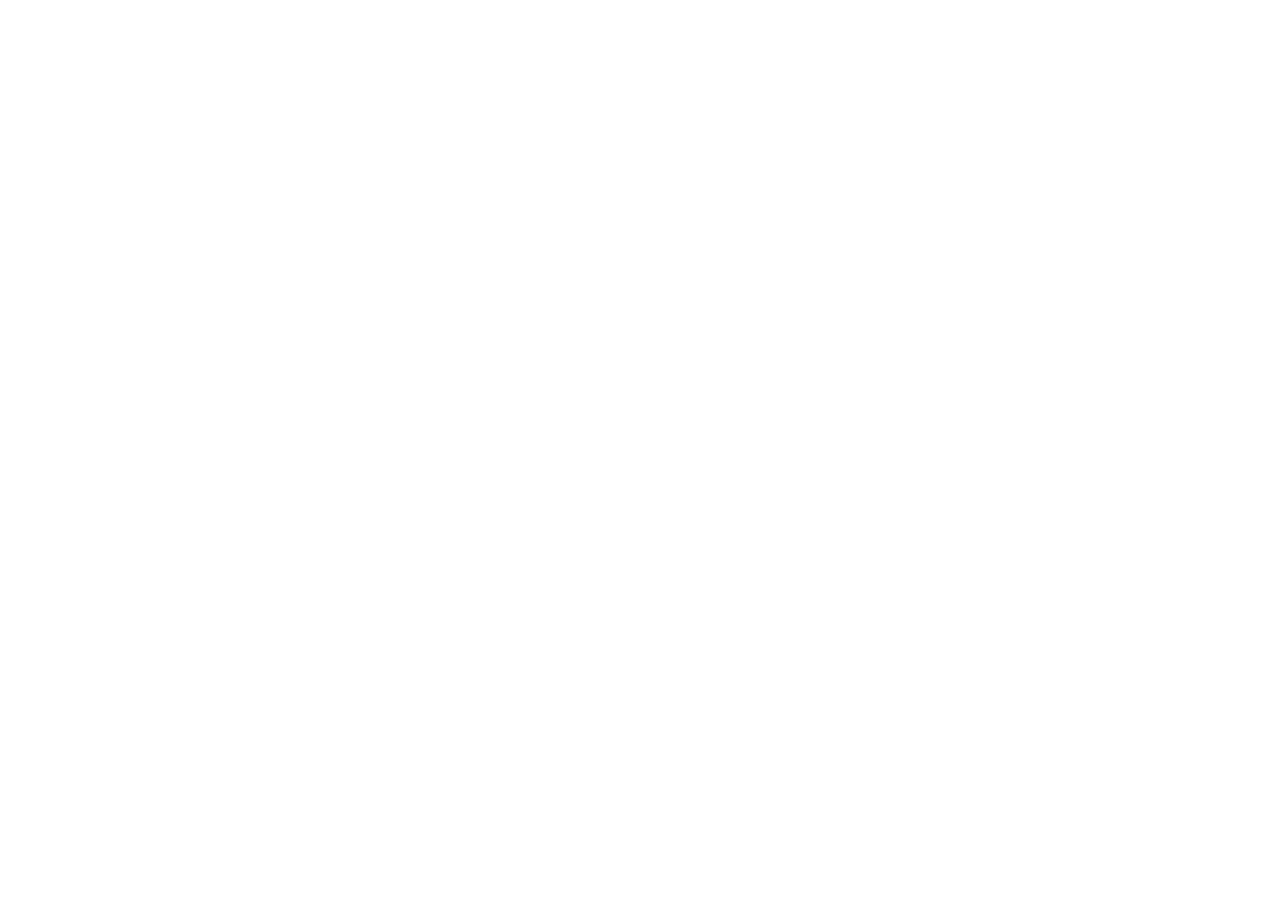
==== commit db4e1d97: "fix: lightbox 关闭按钮加固(z-index/pointer-events/安全居中可滚动)+ 缓存版本升至 v3" ====
--- a/index.html
+++ b/index.html
@@ -1,73 +1,73 @@
-<!DOCTYPE html>
+﻿<!DOCTYPE html>
 <html lang="zh-Hant" data-lang="zh-Hant">
 <head>
   <meta charset="UTF-8" />
   <meta name="viewport" content="width=device-width, initial-scale=1.0" />
   <meta name="theme-color" content="#f6f1e7" />
-  <title data-i18n="meta.title">大魚山野人 · 香港書法家</title>
-  <meta name="description" content="大魚山野人——香港書法家,中大藝術系研習書法五年,擅柳體、顏體與草書《十七帖》,提供書法字體設計、柳體楷書、輔導班與揮春服務。IG @vivalavida_2330" />
+  <title data-i18n="meta.title">澶ч瓪灞遍噹浜?路 棣欐腐鏇告硶瀹?/title>
+  <meta name="description" content="澶ч瓪灞遍噹浜衡€斺€旈娓浉娉曞,涓ぇ钘濊绯荤爺缈掓浉娉曚簲骞?鎿呮煶楂斻€侀楂旇垏鑽夋浉銆婂崄涓冨笘銆?鎻愪緵鏇告硶瀛楅珨瑷▓銆佹煶楂旀シ鏇搞€佽紨灏庣彮鑸囨彯鏄ユ湇鍕欍€侷G @vivalavida_2330" />
   <meta name="robots" content="index, follow" />
   <link rel="canonical" href="https://liliyuen3721-max.github.io/shufa-homepage/" />
-  <!-- Open Graph(分享到微信/IG/WhatsApp 的預覽) -->
+  <!-- Open Graph(鍒嗕韩鍒板井淇?IG/WhatsApp 鐨勯爯瑕? -->
   <meta property="og:type" content="website" />
-  <meta property="og:site_name" content="大魚山野人" />
-  <meta property="og:title" content="大魚山野人 · 香港書法家" />
-  <meta property="og:description" content="中大藝術系研習書法五年,擅柳體、顏體與草書《十七帖》;提供書法字體設計、柳體楷書、輔導班與揮春。IG @vivalavida_2330" />
+  <meta property="og:site_name" content="澶ч瓪灞遍噹浜? />
+  <meta property="og:title" content="澶ч瓪灞遍噹浜?路 棣欐腐鏇告硶瀹? />
+  <meta property="og:description" content="涓ぇ钘濊绯荤爺缈掓浉娉曚簲骞?鎿呮煶楂斻€侀楂旇垏鑽夋浉銆婂崄涓冨笘銆?鎻愪緵鏇告硶瀛楅珨瑷▓銆佹煶楂旀シ鏇搞€佽紨灏庣彮鑸囨彯鏄ャ€侷G @vivalavida_2330" />
   <meta property="og:url" content="https://liliyuen3721-max.github.io/shufa-homepage/" />
   <meta property="og:image" content="https://liliyuen3721-max.github.io/shufa-homepage/assets/works-kaishu.webp" />
   <meta property="og:locale" content="zh_HK" />
   <meta name="twitter:card" content="summary_large_image" />
-  <meta name="twitter:title" content="大魚山野人 · 香港書法家" />
-  <meta name="twitter:description" content="香港書法家,擅柳體、顏體與草書《十七帖》,提供書法字體設計、輔導班與揮春服務。" />
+  <meta name="twitter:title" content="澶ч瓪灞遍噹浜?路 棣欐腐鏇告硶瀹? />
+  <meta name="twitter:description" content="棣欐腐鏇告硶瀹?鎿呮煶楂斻€侀楂旇垏鑽夋浉銆婂崄涓冨笘銆?鎻愪緵鏇告硶瀛楅珨瑷▓銆佽紨灏庣彮鑸囨彯鏄ユ湇鍕欍€? />
   <meta name="twitter:image" content="https://liliyuen3721-max.github.io/shufa-homepage/assets/works-kaishu.webp" />
-  <!-- 結構化數據:讓搜索引擎識別為「個人/藝術家」 -->
+  <!-- 绲愭鍖栨暩鎿?璁撴悳绱㈠紩鎿庤瓨鍒ョ偤銆屽€嬩汉/钘濊瀹躲€?-->
   <script type="application/ld+json">
   {
     "@context": "https://schema.org",
     "@type": "Person",
-    "name": "大魚山野人",
+    "name": "澶ч瓪灞遍噹浜?,
     "alternateName": "Da Yu Shan Ye Ren",
-    "description": "香港書法家,中大藝術系研習書法五年,擅柳體、顏體與草書《十七帖》。",
-    "knowsAbout": ["書法", "楷書", "柳體", "顏體", "草書", "王羲之十七帖", "揮春"],
+    "description": "棣欐腐鏇告硶瀹?涓ぇ钘濊绯荤爺缈掓浉娉曚簲骞?鎿呮煶楂斻€侀楂旇垏鑽夋浉銆婂崄涓冨笘銆嬨€?,
+    "knowsAbout": ["鏇告硶", "妤锋浉", "鏌抽珨", "椤忛珨", "鑽夋浉", "鐜嬬静涔嬪崄涓冨笘", "鎻槬"],
     "sameAs": ["https://www.instagram.com/vivalavida_2330"],
-    "address": { "@type": "PostalAddress", "addressLocality": "香港", "addressCountry": "HK" }
+    "address": { "@type": "PostalAddress", "addressLocality": "棣欐腐", "addressCountry": "HK" }
   }
   </script>
-  <link rel="icon" href="favicon.svg?v=2" type="image/svg+xml" />
+  <link rel="icon" href="favicon.svg?v=3" type="image/svg+xml" />
   <link rel="preconnect" href="https://fonts.googleapis.com" />
   <link rel="preconnect" href="https://fonts.gstatic.com" crossorigin />
   <link href="https://fonts.googleapis.com/css2?family=Ma+Shan+Zheng&family=Noto+Serif+SC:wght@500;700;900&family=Noto+Sans+SC:wght@400;500;700&display=swap" rel="stylesheet" />
-  <link rel="stylesheet" href="css/style.css?v=2" />
+  <link rel="stylesheet" href="css/style.css?v=3" />
 </head>
 <body>
 
-  <!-- 墨暈染畫布 + 背景書法字裝飾 -->
+  <!-- 澧ㄦ殘鏌撶暙甯?+ 鑳屾櫙鏇告硶瀛楄椋?-->
   <canvas id="inkCanvas" aria-hidden="true"></canvas>
   <div class="bg-chars" id="bgChars" aria-hidden="true">
-    <span class="bg-char" data-speed="-0.12">書</span>
-    <span class="bg-char" data-speed="-0.22">墨</span>
-    <span class="bg-char" data-speed="-0.08">緣</span>
-    <span class="bg-char" data-speed="-0.18">韻</span>
-    <span class="bg-char" data-speed="-0.06">龍</span>
-    <span class="bg-char" data-speed="-0.26">永</span>
+    <span class="bg-char" data-speed="-0.12">鏇?/span>
+    <span class="bg-char" data-speed="-0.22">澧?/span>
+    <span class="bg-char" data-speed="-0.08">绶?/span>
+    <span class="bg-char" data-speed="-0.18">闊?/span>
+    <span class="bg-char" data-speed="-0.06">榫?/span>
+    <span class="bg-char" data-speed="-0.26">姘?/span>
   </div>
 
-  <!-- ============ 導航 ============ -->
+  <!-- ============ 灏庤埅 ============ -->
   <header class="nav" id="nav">
     <div class="nav-inner container">
-      <a class="nav-logo" href="#top">大魚山野人</a>
+      <a class="nav-logo" href="#top">澶ч瓪灞遍噹浜?/a>
       <nav class="nav-links" id="navLinks">
-        <a href="#works" data-i18n="nav.works">作品</a>
-        <a href="#services" data-i18n="nav.services">服務</a>
-        <a href="#about" data-i18n="nav.about">關於</a>
-        <a href="#contact" data-i18n="nav.contact">聯繫</a>
+        <a href="#works" data-i18n="nav.works">浣滃搧</a>
+        <a href="#services" data-i18n="nav.services">鏈嶅嫏</a>
+        <a href="#about" data-i18n="nav.about">闂滄柤</a>
+        <a href="#contact" data-i18n="nav.contact">鑱公</a>
         <div class="lang-switch" role="group" aria-label="Language">
-          <button class="lang-btn" data-lang="zh-Hant" aria-pressed="true">繁</button>
-          <button class="lang-btn" data-lang="zh-Hans" aria-pressed="false">簡</button>
+          <button class="lang-btn" data-lang="zh-Hant" aria-pressed="true">绻?/button>
+          <button class="lang-btn" data-lang="zh-Hans" aria-pressed="false">绨?/button>
           <button class="lang-btn" data-lang="en" aria-pressed="false">EN</button>
         </div>
-        <button class="theme-btn" id="themeToggle" aria-label="主題:跟隨系統" title="主題:跟隨系統(點擊切換)">🖥️</button>
-        <a class="nav-cta" href="https://www.instagram.com/vivalavida_2330" target="_blank" rel="noopener">IG 找我</a>
+        <button class="theme-btn" id="themeToggle" aria-label="涓婚:璺熼毃绯荤当" title="涓婚:璺熼毃绯荤当(榛炴搳鍒囨彌)">馃枼锔?/button>
+        <a class="nav-cta" href="https://www.instagram.com/vivalavida_2330" target="_blank" rel="noopener">IG 鎵炬垜</a>
       </nav>
       <button class="nav-toggle" id="navToggle" aria-label="Menu" aria-expanded="false">
         <span></span><span></span><span></span>
@@ -80,170 +80,169 @@
     <section class="hero">
       <div class="container hero-inner">
         <div class="hero-copy reveal">
-          <span class="hero-badge" data-i18n="hero.badge">香港 · 書法 · 教學 · 客製</span>
+          <span class="hero-badge" data-i18n="hero.badge">棣欐腐 路 鏇告硶 路 鏁欏 路 瀹㈣＝</span>
           <h1 class="hero-title">
-            <span class="hero-name">大魚山野人</span>
+            <span class="hero-name">澶ч瓪灞遍噹浜?/span>
           </h1>
           <p class="hero-sub" data-i18n="hero.sub">
-            中大藝術系研習書法五年以上,擅楷書柳體、顏體,草書師法王羲之《十七帖》。以筆墨會友,亦可為你而寫。
-          </p>
+            涓ぇ钘濊绯荤爺缈掓浉娉曚簲骞翠互涓?鎿呮シ鏇告煶楂斻€侀楂?鑽夋浉甯硶鐜嬬静涔嬨€婂崄涓冨笘銆嬨€備互绛嗗ⅷ鏈冨弸,浜﹀彲鐐轰綘鑰屽銆?          </p>
           <div class="hero-actions">
-            <a class="btn btn-primary" href="#works" data-i18n="hero.cta.works">看作品</a>
+            <a class="btn btn-primary" href="#works" data-i18n="hero.cta.works">鐪嬩綔鍝?/a>
             <a class="btn btn-ig" href="https://www.instagram.com/vivalavida_2330" target="_blank" rel="noopener">
-              <span class="ig-icon">IG</span> <span data-i18n="hero.cta.ig">IG 找我</span>
+              <span class="ig-icon">IG</span> <span data-i18n="hero.cta.ig">IG 鎵炬垜</span>
             </a>
           </div>
           <div class="hero-tags">
-            <span>柳體</span><span>顏體</span><span>《十七帖》</span><span>揮春</span>
+            <span>鏌抽珨</span><span>椤忛珨</span><span>銆婂崄涓冨笘銆?/span><span>鎻槬</span>
           </div>
         </div>
         <div class="hero-seal reveal">
-          <div class="seal">大魚山野人</div>
-          <p class="seal-caption" data-i18n="hero.seal">大魚山野人 · 香港</p>
-        </div>
-      </div>
-    </section>
-
-    <!-- ============ 作品集 ============ -->
+          <div class="seal">澶ч瓪灞遍噹浜?/div>
+          <p class="seal-caption" data-i18n="hero.seal">澶ч瓪灞遍噹浜?路 棣欐腐</p>
+        </div>
+      </div>
+    </section>
+
+    <!-- ============ 浣滃搧闆?============ -->
     <section class="section" id="works">
       <div class="container">
         <div class="section-head reveal">
-          <span class="kicker" data-i18n="nav.works">作品</span>
-          <h2 data-i18n="section.works">書法作品</h2>
-          <p data-i18n="section.works.sub">點擊作品查看大圖。楷、行、草兼備,亦可客製。</p>
+          <span class="kicker" data-i18n="nav.works">浣滃搧</span>
+          <h2 data-i18n="section.works">鏇告硶浣滃搧</h2>
+          <p data-i18n="section.works.sub">榛炴搳浣滃搧鏌ョ湅澶у湒銆傛シ銆佽銆佽崏鍏煎倷,浜﹀彲瀹㈣＝銆?/p>
         </div>
         <div class="gallery" id="gallery">
-          <!-- 作品縮圖:佔位為書法字卡,朋友提供實拍後替換為 <img> -->
-          <button class="work-tile tile-photo" data-img="assets/works-kaishu.webp" data-title="楷書臨習" data-desc="毛邊紙楷書臨習">
-            <img src="assets/works-kaishu.webp" alt="楷書臨習" width="1200" height="900" loading="lazy" />
-            <span class="tile-cap">楷書臨習</span>
-          </button>
-          <button class="work-tile tile-2" data-char="靜" data-title="楷書 · 靜" data-desc="顏體楷書">
-            <span class="tile-char">靜</span><span class="tile-cap">楷 · 顏體</span>
-          </button>
-          <button class="work-tile tile-3" data-char="雲" data-title="行草 · 雲" data-desc="王羲之《十七帖》筆意">
-            <span class="tile-char">雲</span><span class="tile-cap">草 · 十七帖</span>
-          </button>
-          <button class="work-tile tile-4" data-char="福" data-title="揮春 · 福" data-desc="紅紙手寫揮春">
-            <span class="tile-char">福</span><span class="tile-cap">揮春</span>
-          </button>
-          <button class="work-tile tile-5" data-char="緣" data-title="柳體 · 緣" data-desc="柳體楷書">
-            <span class="tile-char">緣</span><span class="tile-cap">柳體</span>
-          </button>
-          <button class="work-tile tile-6" data-char="和" data-title="楷書 · 和" data-desc="柳體楷書">
-            <span class="tile-char">和</span><span class="tile-cap">楷 · 柳體</span>
-          </button>
-        </div>
-      </div>
-    </section>
-
-    <!-- ============ 服務(四類切換) ============ -->
+          <!-- 浣滃搧绺湒:浣斾綅鐐烘浉娉曞瓧鍗?鏈嬪弸鎻愪緵瀵︽媿寰屾浛鎻涚偤 <img> -->
+          <button class="work-tile tile-photo" data-img="assets/works-kaishu.webp" data-title="妤锋浉鑷ㄧ繏" data-desc="姣涢倞绱欐シ鏇歌嚚缈?>
+            <img src="assets/works-kaishu.webp" alt="妤锋浉鑷ㄧ繏" width="1200" height="900" loading="lazy" />
+            <span class="tile-cap">妤锋浉鑷ㄧ繏</span>
+          </button>
+          <button class="work-tile tile-2" data-char="闈? data-title="妤锋浉 路 闈? data-desc="椤忛珨妤锋浉">
+            <span class="tile-char">闈?/span><span class="tile-cap">妤?路 椤忛珨</span>
+          </button>
+          <button class="work-tile tile-3" data-char="闆? data-title="琛岃崏 路 闆? data-desc="鐜嬬静涔嬨€婂崄涓冨笘銆嬬瓎鎰?>
+            <span class="tile-char">闆?/span><span class="tile-cap">鑽?路 鍗佷竷甯?/span>
+          </button>
+          <button class="work-tile tile-4" data-char="绂? data-title="鎻槬 路 绂? data-desc="绱呯礄鎵嬪鎻槬">
+            <span class="tile-char">绂?/span><span class="tile-cap">鎻槬</span>
+          </button>
+          <button class="work-tile tile-5" data-char="绶? data-title="鏌抽珨 路 绶? data-desc="鏌抽珨妤锋浉">
+            <span class="tile-char">绶?/span><span class="tile-cap">鏌抽珨</span>
+          </button>
+          <button class="work-tile tile-6" data-char="鍜? data-title="妤锋浉 路 鍜? data-desc="鏌抽珨妤锋浉">
+            <span class="tile-char">鍜?/span><span class="tile-cap">妤?路 鏌抽珨</span>
+          </button>
+        </div>
+      </div>
+    </section>
+
+    <!-- ============ 鏈嶅嫏(鍥涢鍒囨彌) ============ -->
     <section class="section section-alt" id="services">
       <div class="container">
         <div class="section-head reveal">
-          <span class="kicker" data-i18n="nav.services">服務</span>
-          <h2 data-i18n="section.services">我的服務</h2>
-          <p data-i18n="section.services.sub">四類服務,點按切換。</p>
+          <span class="kicker" data-i18n="nav.services">鏈嶅嫏</span>
+          <h2 data-i18n="section.services">鎴戠殑鏈嶅嫏</h2>
+          <p data-i18n="section.services.sub">鍥涢鏈嶅嫏,榛炴寜鍒囨彌銆?/p>
         </div>
 
         <div class="cat-tabs reveal" role="tablist">
-          <button class="cat-tab active" data-cat="font" role="tab" aria-selected="true" data-i18n="cat.font.title">書法字體設計</button>
-          <button class="cat-tab" data-cat="liu" role="tab" aria-selected="false" data-i18n="cat.liu.title">柳體</button>
-          <button class="cat-tab" data-cat="tutor" role="tab" aria-selected="false" data-i18n="cat.tutor.title">輔導班</button>
-          <button class="cat-tab" data-cat="chunlian" role="tab" aria-selected="false" data-i18n="cat.chunlian.title">揮春</button>
-        </div>
-
-        <!-- 書法字體設計 -->
+          <button class="cat-tab active" data-cat="font" role="tab" aria-selected="true" data-i18n="cat.font.title">鏇告硶瀛楅珨瑷▓</button>
+          <button class="cat-tab" data-cat="liu" role="tab" aria-selected="false" data-i18n="cat.liu.title">鏌抽珨</button>
+          <button class="cat-tab" data-cat="tutor" role="tab" aria-selected="false" data-i18n="cat.tutor.title">杓斿皫鐝?/button>
+          <button class="cat-tab" data-cat="chunlian" role="tab" aria-selected="false" data-i18n="cat.chunlian.title">鎻槬</button>
+        </div>
+
+        <!-- 鏇告硶瀛楅珨瑷▓ -->
         <section class="cat-panel active" data-panel="font" role="tabpanel">
-          <p class="cat-desc" data-i18n="cat.font.desc">為品牌、海報、包裝設計書法字體與字標,讓每個字都有筆意。</p>
-          <div class="cat-grid">
-            <button class="work-tile tile-photo" data-img="assets/design-lantern.webp" data-title="食燈籠 玩月餅" data-desc="書法字體設計">
-              <img src="assets/design-lantern.webp" alt="食燈籠 玩月餅" width="900" height="1080" loading="lazy" />
-              <span class="tile-cap">食燈籠 玩月餅</span>
+          <p class="cat-desc" data-i18n="cat.font.desc">鐐哄搧鐗屻€佹捣鍫便€佸寘瑁濊ō瑷堟浉娉曞瓧楂旇垏瀛楁,璁撴瘡鍊嬪瓧閮芥湁绛嗘剰銆?/p>
+          <div class="cat-grid">
+            <button class="work-tile tile-photo" data-img="assets/design-lantern.webp" data-title="椋熺噲绫?鐜╂湀椁? data-desc="鏇告硶瀛楅珨瑷▓">
+              <img src="assets/design-lantern.webp" alt="椋熺噲绫?鐜╂湀椁? width="900" height="1080" loading="lazy" />
+              <span class="tile-cap">椋熺噲绫?鐜╂湀椁?/span>
             </button>
-            <button class="work-tile tile-photo" data-img="assets/design-mansion.webp" data-title="裕雅苑" data-desc="字號 / 招牌書法">
-              <img src="assets/design-mansion.webp" alt="裕雅苑" width="465" height="779" loading="lazy" />
-              <span class="tile-cap">裕雅苑</span>
+            <button class="work-tile tile-photo" data-img="assets/design-mansion.webp" data-title="瑁曢泤鑻? data-desc="瀛楄櫉 / 鎷涚墝鏇告硶">
+              <img src="assets/design-mansion.webp" alt="瑁曢泤鑻? width="465" height="779" loading="lazy" />
+              <span class="tile-cap">瑁曢泤鑻?/span>
             </button>
-            <button class="work-tile tile-y" data-char="野" data-title="字體設計 · 野" data-desc="黃色底書法字標"><span class="tile-char">野</span></button>
-          </div>
-          <a class="btn btn-ig" href="https://www.instagram.com/vivalavida_2330" target="_blank" rel="noopener">
-            <span class="ig-icon">IG</span> <span data-i18n="cat.cta">IG 查詢</span>
-          </a>
-        </section>
-
-        <!-- 柳體 -->
+            <button class="work-tile tile-y" data-char="閲? data-title="瀛楅珨瑷▓ 路 閲? data-desc="榛冭壊搴曟浉娉曞瓧妯?><span class="tile-char">閲?/span></button>
+          </div>
+          <a class="btn btn-ig" href="https://www.instagram.com/vivalavida_2330" target="_blank" rel="noopener">
+            <span class="ig-icon">IG</span> <span data-i18n="cat.cta">IG 鏌ヨ</span>
+          </a>
+        </section>
+
+        <!-- 鏌抽珨 -->
         <section class="cat-panel" data-panel="liu" role="tabpanel">
-          <p class="cat-desc" data-i18n="cat.liu.desc">楷書宗柳公權——端正剛勁,骨力遒健,宜牌匾、字帖與正式書寫。</p>
-          <div class="cat-grid">
-            <button class="work-tile tile-liu" data-char="柳" data-title="柳體 · 柳" data-desc="柳體楷書"><span class="tile-char">柳</span></button>
-            <button class="work-tile tile-liu" data-char="勁" data-title="柳體 · 勁" data-desc="柳體楷書"><span class="tile-char">勁</span></button>
-            <button class="work-tile tile-liu" data-char="骨" data-title="柳體 · 骨" data-desc="柳體楷書"><span class="tile-char">骨</span></button>
-          </div>
-          <a class="btn btn-ig" href="https://www.instagram.com/vivalavida_2330" target="_blank" rel="noopener">
-            <span class="ig-icon">IG</span> <span data-i18n="cat.cta">IG 查詢</span>
-          </a>
-        </section>
-
-        <!-- 輔導班 -->
+          <p class="cat-desc" data-i18n="cat.liu.desc">妤锋浉瀹楁煶鍏瑠鈥斺€旂姝ｅ墰鍕?楠ㄥ姏閬掑仴,瀹滅墝鍖俱€佸瓧甯栬垏姝ｅ紡鏇稿銆?/p>
+          <div class="cat-grid">
+            <button class="work-tile tile-liu" data-char="鏌? data-title="鏌抽珨 路 鏌? data-desc="鏌抽珨妤锋浉"><span class="tile-char">鏌?/span></button>
+            <button class="work-tile tile-liu" data-char="鍕? data-title="鏌抽珨 路 鍕? data-desc="鏌抽珨妤锋浉"><span class="tile-char">鍕?/span></button>
+            <button class="work-tile tile-liu" data-char="楠? data-title="鏌抽珨 路 楠? data-desc="鏌抽珨妤锋浉"><span class="tile-char">楠?/span></button>
+          </div>
+          <a class="btn btn-ig" href="https://www.instagram.com/vivalavida_2330" target="_blank" rel="noopener">
+            <span class="ig-icon">IG</span> <span data-i18n="cat.cta">IG 鏌ヨ</span>
+          </a>
+        </section>
+
+        <!-- 杓斿皫鐝?-->
         <section class="cat-panel" data-panel="tutor" role="tabpanel">
-          <p class="cat-desc" data-i18n="cat.tutor.desc">硬筆、軟筆書法教學,一對一或小班,線上線下皆可,歡迎查詢。</p>
-          <div class="cat-grid">
-            <button class="work-tile tile-tutor" data-char="教" data-title="教學 · 教" data-desc="課堂示範"><span class="tile-char">教</span></button>
-            <button class="work-tile tile-tutor" data-char="學" data-title="教學 · 學" data-desc="學生作品"><span class="tile-char">學</span></button>
-          </div>
-          <a class="btn btn-ig" href="https://www.instagram.com/vivalavida_2330" target="_blank" rel="noopener">
-            <span class="ig-icon">IG</span> <span data-i18n="cat.cta">IG 查詢</span>
-          </a>
-        </section>
-
-        <!-- 揮春 -->
+          <p class="cat-desc" data-i18n="cat.tutor.desc">纭瓎銆佽粺绛嗘浉娉曟暀瀛?涓€灏嶄竴鎴栧皬鐝?绶氫笂绶氫笅鐨嗗彲,姝¤繋鏌ヨ銆?/p>
+          <div class="cat-grid">
+            <button class="work-tile tile-tutor" data-char="鏁? data-title="鏁欏 路 鏁? data-desc="瑾插爞绀虹瘎"><span class="tile-char">鏁?/span></button>
+            <button class="work-tile tile-tutor" data-char="瀛? data-title="鏁欏 路 瀛? data-desc="瀛哥敓浣滃搧"><span class="tile-char">瀛?/span></button>
+          </div>
+          <a class="btn btn-ig" href="https://www.instagram.com/vivalavida_2330" target="_blank" rel="noopener">
+            <span class="ig-icon">IG</span> <span data-i18n="cat.cta">IG 鏌ヨ</span>
+          </a>
+        </section>
+
+        <!-- 鎻槬 -->
         <section class="cat-panel" data-panel="chunlian" role="tabpanel">
-          <p class="cat-desc" data-i18n="cat.chunlian.desc">每年歲末接寫揮春(春聯),紅紙手寫,過年更有年味。</p>
-          <div class="cat-grid">
-            <button class="work-tile tile-red" data-char="福" data-title="揮春 · 福" data-desc="紅紙揮春"><span class="tile-char">福</span></button>
-            <button class="work-tile tile-red" data-char="滿" data-title="揮春 · 滿" data-desc="紅紙揮春"><span class="tile-char">滿</span></button>
-            <button class="work-tile tile-red" data-char="春" data-title="揮春 · 春" data-desc="紅紙揮春"><span class="tile-char">春</span></button>
-          </div>
-          <a class="btn btn-ig" href="https://www.instagram.com/vivalavida_2330" target="_blank" rel="noopener">
-            <span class="ig-icon">IG</span> <span data-i18n="cat.cta">IG 查詢</span>
-          </a>
-        </section>
-      </div>
-    </section>
-
-    <!-- ============ 關於 ============ -->
+          <p class="cat-desc" data-i18n="cat.chunlian.desc">姣忓勾姝叉湯鎺ュ鎻槬(鏄ヨ伅),绱呯礄鎵嬪,閬庡勾鏇存湁骞村懗銆?/p>
+          <div class="cat-grid">
+            <button class="work-tile tile-red" data-char="绂? data-title="鎻槬 路 绂? data-desc="绱呯礄鎻槬"><span class="tile-char">绂?/span></button>
+            <button class="work-tile tile-red" data-char="婊? data-title="鎻槬 路 婊? data-desc="绱呯礄鎻槬"><span class="tile-char">婊?/span></button>
+            <button class="work-tile tile-red" data-char="鏄? data-title="鎻槬 路 鏄? data-desc="绱呯礄鎻槬"><span class="tile-char">鏄?/span></button>
+          </div>
+          <a class="btn btn-ig" href="https://www.instagram.com/vivalavida_2330" target="_blank" rel="noopener">
+            <span class="ig-icon">IG</span> <span data-i18n="cat.cta">IG 鏌ヨ</span>
+          </a>
+        </section>
+      </div>
+    </section>
+
+    <!-- ============ 闂滄柤 ============ -->
     <section class="section" id="about">
       <div class="container">
         <div class="section-head reveal">
-          <span class="kicker" data-i18n="nav.about">關於</span>
-          <h2 data-i18n="about.title">關於我</h2>
+          <span class="kicker" data-i18n="nav.about">闂滄柤</span>
+          <h2 data-i18n="about.title">闂滄柤鎴?/h2>
         </div>
         <div class="about-card reveal">
-          <p data-i18n="about.desc">於香港中文大學藝術系研習書法,至今五年以上。</p>
+          <p data-i18n="about.desc">鏂奸娓腑鏂囧ぇ瀛歌棟琛撶郴鐮旂繏鏇告硶,鑷充粖浜斿勾浠ヤ笂銆?/p>
           <ul class="about-list">
-            <li>✒️ <span data-i18n="about.l1">擅長楷書 —— 柳體、顏體</span></li>
-            <li>📜 <span data-i18n="about.l2">草書師法王羲之《十七帖》</span></li>
-            <li>📍 <span data-i18n="about.l3">服務地區:香港</span></li>
+            <li>鉁掞笍 <span data-i18n="about.l1">鎿呴暦妤锋浉 鈥斺€?鏌抽珨銆侀楂?/span></li>
+            <li>馃摐 <span data-i18n="about.l2">鑽夋浉甯硶鐜嬬静涔嬨€婂崄涓冨笘銆?/span></li>
+            <li>馃搷 <span data-i18n="about.l3">鏈嶅嫏鍦板崁:棣欐腐</span></li>
           </ul>
         </div>
       </div>
     </section>
 
-    <!-- ============ 聯繫 ============ -->
+    <!-- ============ 鑱公 ============ -->
     <section class="section section-alt" id="contact">
       <div class="container">
         <div class="contact-card reveal">
           <div class="section-head">
-            <span class="kicker" data-i18n="nav.contact">聯繫</span>
-            <h2 data-i18n="contact.title">聯絡我</h2>
-            <p data-i18n="contact.desc">想訂製書法、報名課程或預訂揮春?IG 私訊我,會盡快回覆。</p>
+            <span class="kicker" data-i18n="nav.contact">鑱公</span>
+            <h2 data-i18n="contact.title">鑱怠鎴?/h2>
+            <p data-i18n="contact.desc">鎯宠▊瑁芥浉娉曘€佸牨鍚嶈绋嬫垨闋愯▊鎻槬?IG 绉佽▕鎴?鏈冪洝蹇洖瑕嗐€?/p>
           </div>
           <div class="contact-ig">
             <a class="btn btn-ig btn-big" href="https://www.instagram.com/vivalavida_2330" target="_blank" rel="noopener">
               <span class="ig-icon">IG</span> @vivalavida_2330
             </a>
-            <img class="qr-img" src="assets/ig-qr.png" alt="IG 二維碼 @vivalavida_2330" width="150" height="150" loading="lazy" />
+            <img class="qr-img" src="assets/ig-qr.png" alt="IG 浜岀董纰?@vivalavida_2330" width="150" height="150" loading="lazy" />
           </div>
         </div>
       </div>
@@ -252,24 +251,24 @@
 
   <footer class="footer">
     <div class="container">
-      <p data-i18n="footer">© 2025 大魚山野人 · 香港 · IG @vivalavida_2330</p>
+      <p data-i18n="footer">漏 2025 澶ч瓪灞遍噹浜?路 棣欐腐 路 IG @vivalavida_2330</p>
     </div>
   </footer>
 
-  <button class="to-top" id="toTop" aria-label="回到頂部">↑</button>
+  <button class="to-top" id="toTop" aria-label="鍥炲埌闋傞儴">鈫?/button>
 
   <!-- ============ Lightbox ============ -->
   <div class="lightbox" id="lightbox" hidden>
-    <button class="lb-close" id="lbClose" aria-label="Close">✕</button>
-    <button class="lb-nav lb-prev" id="lbPrev" aria-label="Previous">‹</button>
+    <button class="lb-close" id="lbClose" aria-label="Close">鉁?/button>
+    <button class="lb-nav lb-prev" id="lbPrev" aria-label="Previous">鈥?/button>
     <figure class="lb-stage" id="lbStage">
       <div class="lb-tile" id="lbTile"></div>
       <figcaption class="lb-cap" id="lbCap"></figcaption>
     </figure>
-    <button class="lb-nav lb-next" id="lbNext" aria-label="Next">›</button>
+    <button class="lb-nav lb-next" id="lbNext" aria-label="Next">鈥?/button>
   </div>
 
-  <script src="js/i18n.js?v=2"></script>
-  <script src="js/main.js?v=2"></script>
+  <script src="js/i18n.js?v=3"></script>
+  <script src="js/main.js?v=3"></script>
 </body>
 </html>
--- a/css/style.css
+++ b/css/style.css
@@ -341,7 +341,12 @@
   position: fixed; inset: 0; z-index: 200;
   background: rgba(20, 16, 10, 0.92);
   display: flex; align-items: center; justify-content: center;
+  overflow-y: auto; overscroll-behavior: contain;
   animation: fadeIn 0.25s ease;
+}
+/* 內容過高時安全居中(短視口也能滾動到關閉鍵) */
+@supports (align-items: safe center) {
+  .lightbox { align-items: safe center; }
 }
 .lightbox[hidden] { display: none; }
 @keyframes fadeIn { from { opacity: 0; } to { opacity: 1; } }
@@ -364,6 +369,7 @@
 .lb-cap span { color: #b8ac92; font-size: 0.9rem; }
 .lb-close {
   position: absolute; top: 1.2rem; right: 1.4rem;
+  z-index: 10; pointer-events: auto; cursor: pointer;
   background: none; border: 2px solid rgba(255,255,255,0.5); color: #fff;
   width: 44px; height: 44px; border-radius: 50%; font-size: 1.1rem;
   transition: all 0.2s ease;
@@ -371,6 +377,7 @@
 .lb-close:hover { background: var(--red); border-color: var(--red); transform: rotate(90deg); }
 .lb-nav {
   position: absolute; top: 50%; transform: translateY(-50%);
+  z-index: 10; cursor: pointer;
   background: none; border: 2px solid rgba(255,255,255,0.4); color: #fff;
   width: 50px; height: 50px; border-radius: 50%; font-size: 1.6rem; line-height: 1;
   transition: all 0.2s ease;
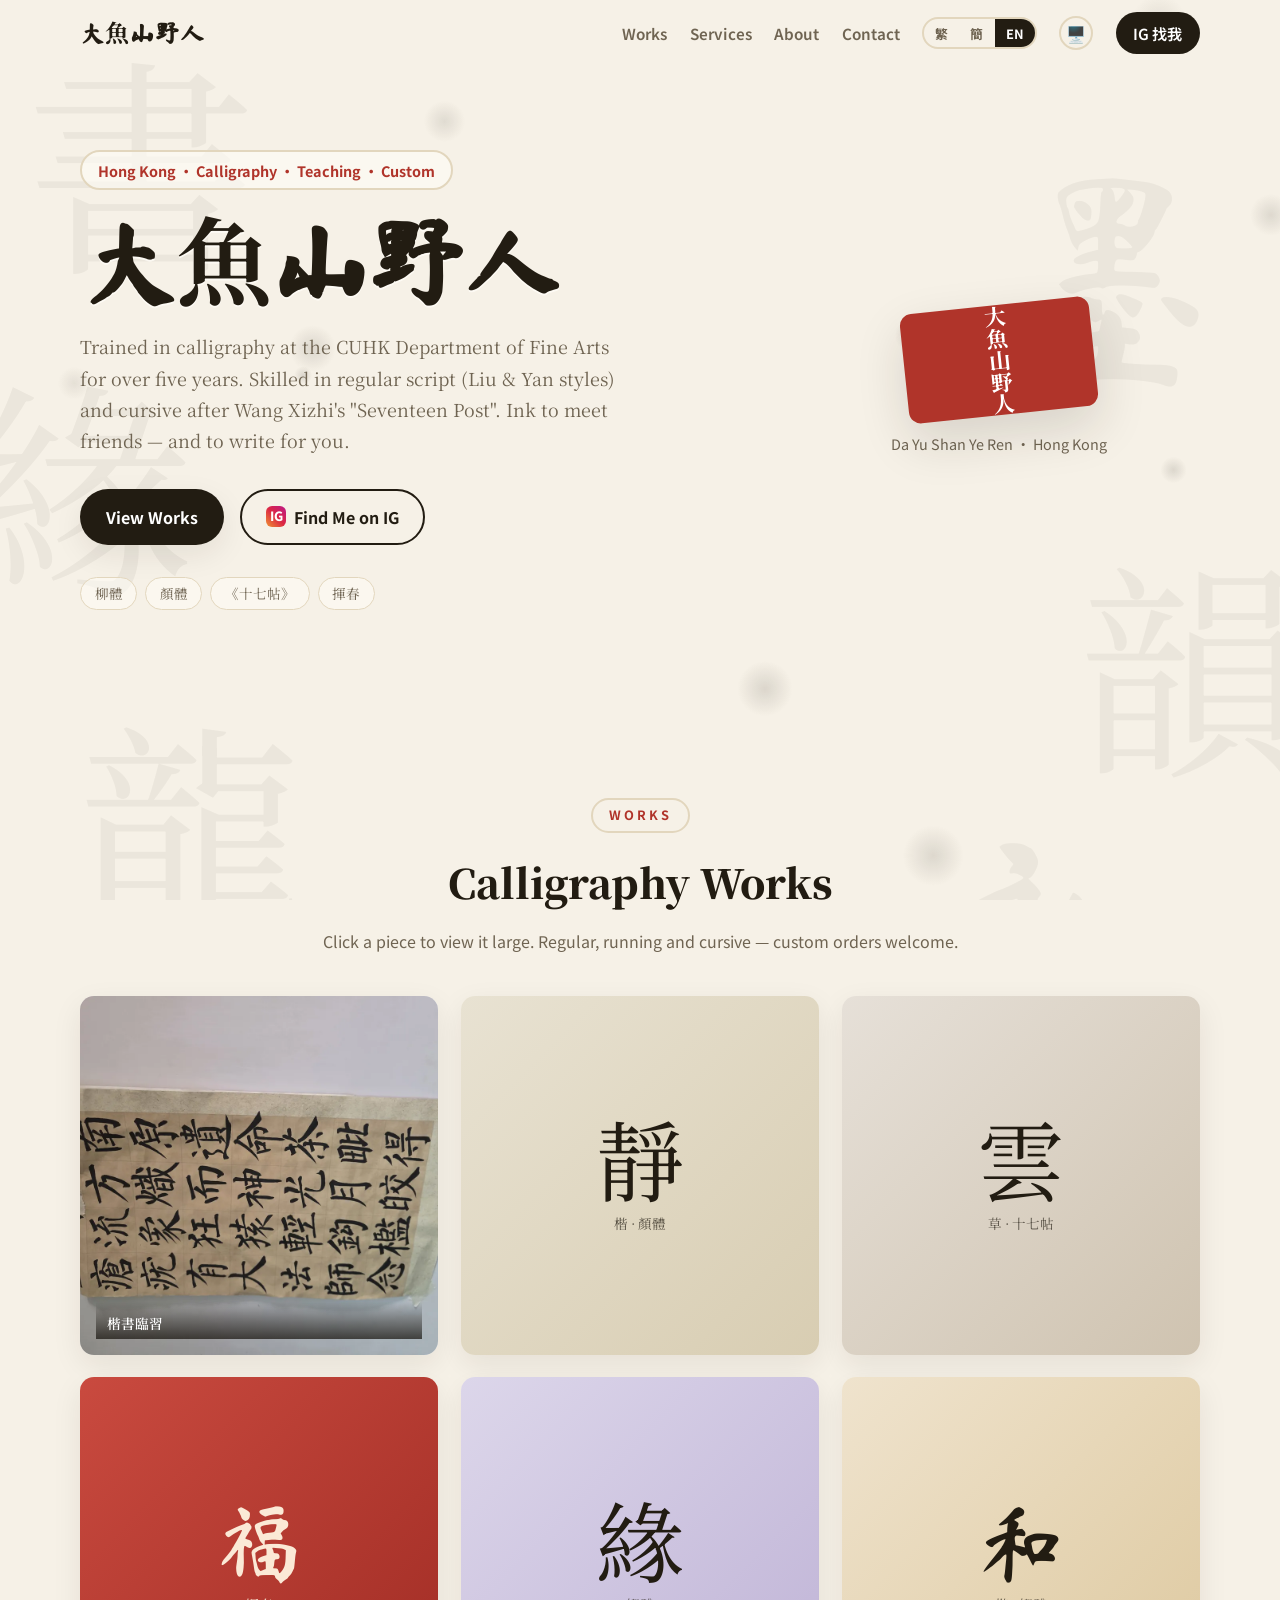
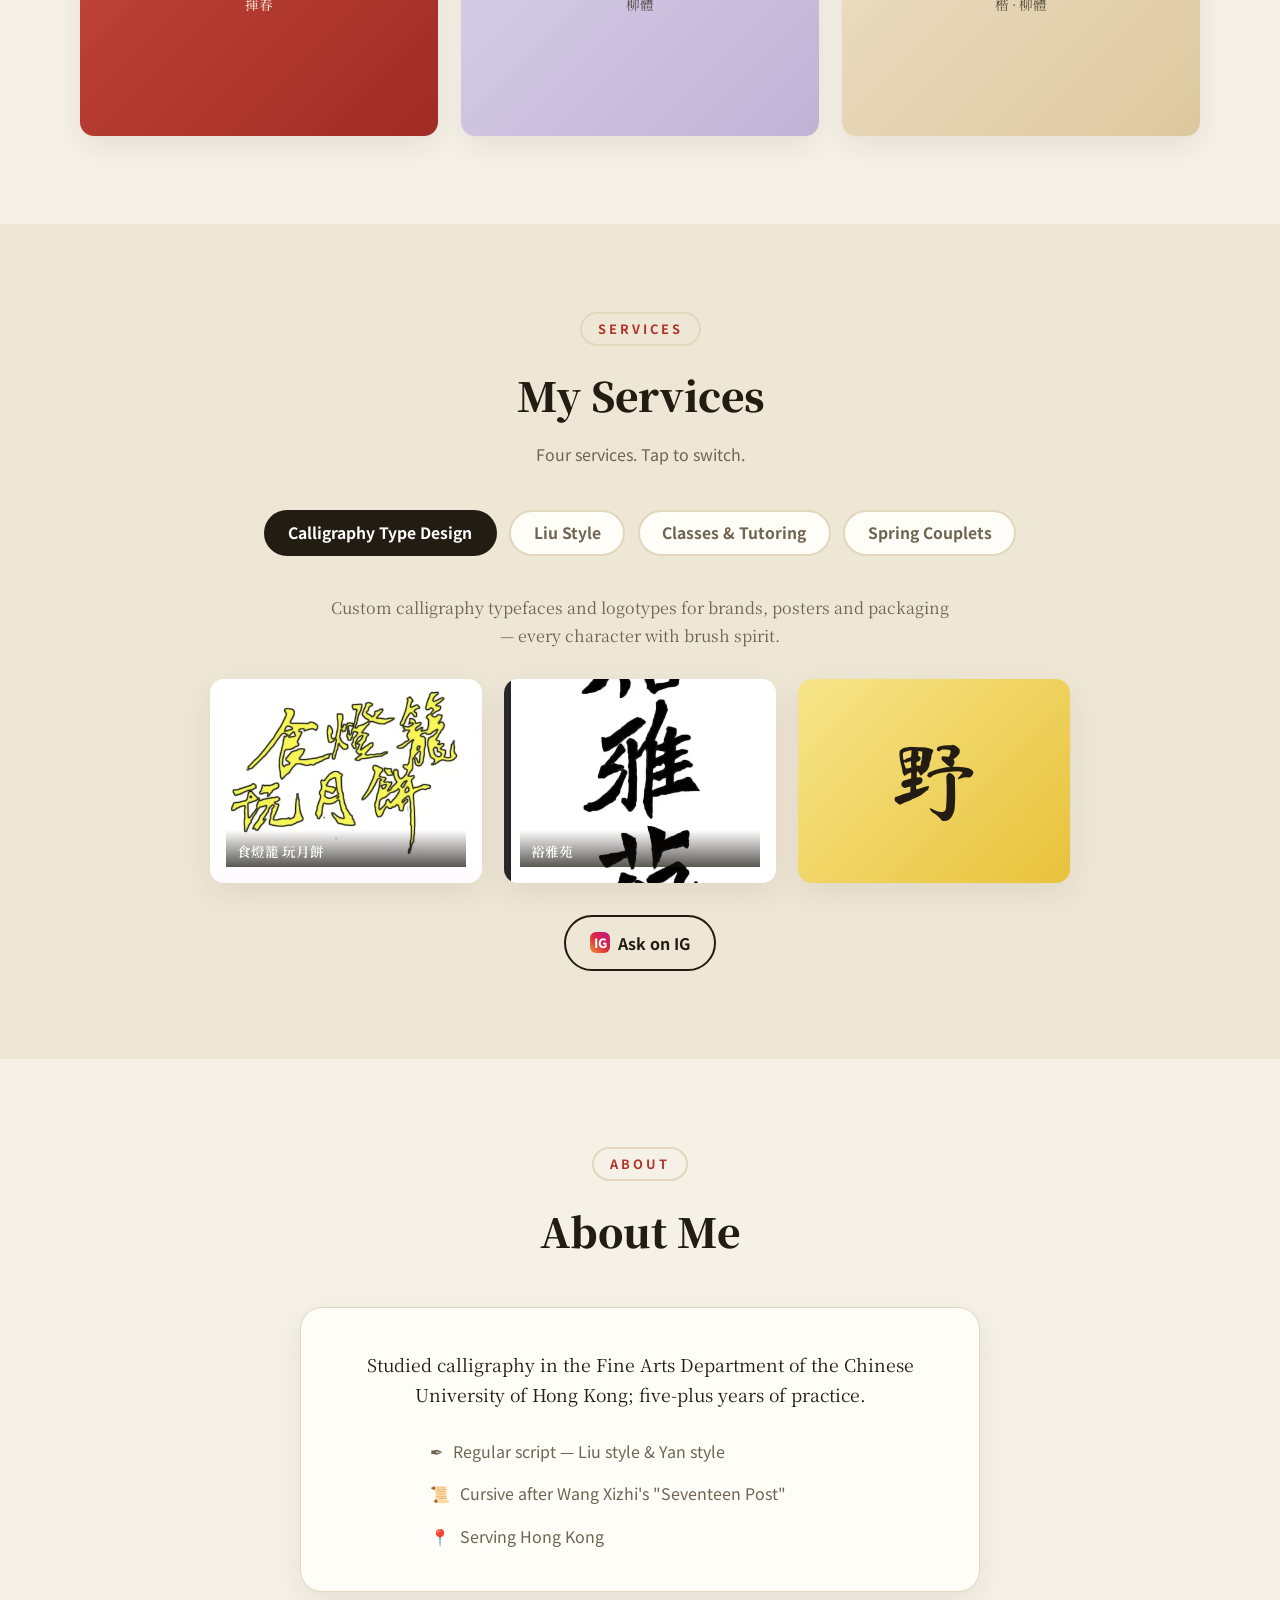
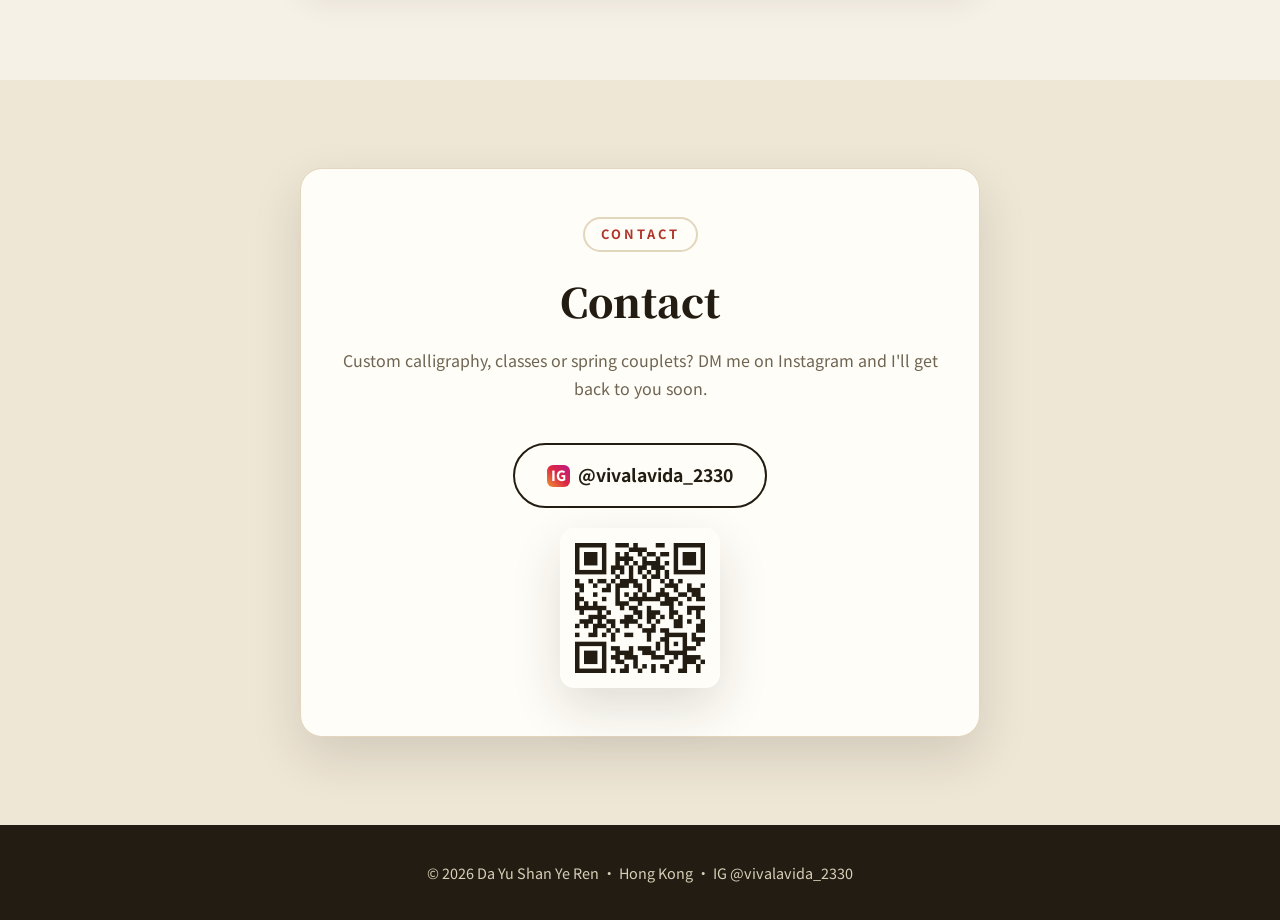
==== commit 85f6a097: "fix: 修复上一提交误用PS写文件导致的 index.html 中文乱码(从git历史还原,重打 v3)" ====
--- a/index.html
+++ b/index.html
@@ -1,36 +1,36 @@
-﻿<!DOCTYPE html>
+<!DOCTYPE html>
 <html lang="zh-Hant" data-lang="zh-Hant">
 <head>
   <meta charset="UTF-8" />
   <meta name="viewport" content="width=device-width, initial-scale=1.0" />
   <meta name="theme-color" content="#f6f1e7" />
-  <title data-i18n="meta.title">澶ч瓪灞遍噹浜?路 棣欐腐鏇告硶瀹?/title>
-  <meta name="description" content="澶ч瓪灞遍噹浜衡€斺€旈娓浉娉曞,涓ぇ钘濊绯荤爺缈掓浉娉曚簲骞?鎿呮煶楂斻€侀楂旇垏鑽夋浉銆婂崄涓冨笘銆?鎻愪緵鏇告硶瀛楅珨瑷▓銆佹煶楂旀シ鏇搞€佽紨灏庣彮鑸囨彯鏄ユ湇鍕欍€侷G @vivalavida_2330" />
+  <title data-i18n="meta.title">大魚山野人 · 香港書法家</title>
+  <meta name="description" content="大魚山野人——香港書法家,中大藝術系研習書法五年,擅柳體、顏體與草書《十七帖》,提供書法字體設計、柳體楷書、輔導班與揮春服務。IG @vivalavida_2330" />
   <meta name="robots" content="index, follow" />
   <link rel="canonical" href="https://liliyuen3721-max.github.io/shufa-homepage/" />
-  <!-- Open Graph(鍒嗕韩鍒板井淇?IG/WhatsApp 鐨勯爯瑕? -->
+  <!-- Open Graph(分享到微信/IG/WhatsApp 的預覽) -->
   <meta property="og:type" content="website" />
-  <meta property="og:site_name" content="澶ч瓪灞遍噹浜? />
-  <meta property="og:title" content="澶ч瓪灞遍噹浜?路 棣欐腐鏇告硶瀹? />
-  <meta property="og:description" content="涓ぇ钘濊绯荤爺缈掓浉娉曚簲骞?鎿呮煶楂斻€侀楂旇垏鑽夋浉銆婂崄涓冨笘銆?鎻愪緵鏇告硶瀛楅珨瑷▓銆佹煶楂旀シ鏇搞€佽紨灏庣彮鑸囨彯鏄ャ€侷G @vivalavida_2330" />
+  <meta property="og:site_name" content="大魚山野人" />
+  <meta property="og:title" content="大魚山野人 · 香港書法家" />
+  <meta property="og:description" content="中大藝術系研習書法五年,擅柳體、顏體與草書《十七帖》;提供書法字體設計、柳體楷書、輔導班與揮春。IG @vivalavida_2330" />
   <meta property="og:url" content="https://liliyuen3721-max.github.io/shufa-homepage/" />
   <meta property="og:image" content="https://liliyuen3721-max.github.io/shufa-homepage/assets/works-kaishu.webp" />
   <meta property="og:locale" content="zh_HK" />
   <meta name="twitter:card" content="summary_large_image" />
-  <meta name="twitter:title" content="澶ч瓪灞遍噹浜?路 棣欐腐鏇告硶瀹? />
-  <meta name="twitter:description" content="棣欐腐鏇告硶瀹?鎿呮煶楂斻€侀楂旇垏鑽夋浉銆婂崄涓冨笘銆?鎻愪緵鏇告硶瀛楅珨瑷▓銆佽紨灏庣彮鑸囨彯鏄ユ湇鍕欍€? />
+  <meta name="twitter:title" content="大魚山野人 · 香港書法家" />
+  <meta name="twitter:description" content="香港書法家,擅柳體、顏體與草書《十七帖》,提供書法字體設計、輔導班與揮春服務。" />
   <meta name="twitter:image" content="https://liliyuen3721-max.github.io/shufa-homepage/assets/works-kaishu.webp" />
-  <!-- 绲愭鍖栨暩鎿?璁撴悳绱㈠紩鎿庤瓨鍒ョ偤銆屽€嬩汉/钘濊瀹躲€?-->
+  <!-- 結構化數據:讓搜索引擎識別為「個人/藝術家」 -->
   <script type="application/ld+json">
   {
     "@context": "https://schema.org",
     "@type": "Person",
-    "name": "澶ч瓪灞遍噹浜?,
+    "name": "大魚山野人",
     "alternateName": "Da Yu Shan Ye Ren",
-    "description": "棣欐腐鏇告硶瀹?涓ぇ钘濊绯荤爺缈掓浉娉曚簲骞?鎿呮煶楂斻€侀楂旇垏鑽夋浉銆婂崄涓冨笘銆嬨€?,
-    "knowsAbout": ["鏇告硶", "妤锋浉", "鏌抽珨", "椤忛珨", "鑽夋浉", "鐜嬬静涔嬪崄涓冨笘", "鎻槬"],
+    "description": "香港書法家,中大藝術系研習書法五年,擅柳體、顏體與草書《十七帖》。",
+    "knowsAbout": ["書法", "楷書", "柳體", "顏體", "草書", "王羲之十七帖", "揮春"],
     "sameAs": ["https://www.instagram.com/vivalavida_2330"],
-    "address": { "@type": "PostalAddress", "addressLocality": "棣欐腐", "addressCountry": "HK" }
+    "address": { "@type": "PostalAddress", "addressLocality": "香港", "addressCountry": "HK" }
   }
   </script>
   <link rel="icon" href="favicon.svg?v=3" type="image/svg+xml" />
@@ -41,33 +41,33 @@
 </head>
 <body>
 
-  <!-- 澧ㄦ殘鏌撶暙甯?+ 鑳屾櫙鏇告硶瀛楄椋?-->
+  <!-- 墨暈染畫布 + 背景書法字裝飾 -->
   <canvas id="inkCanvas" aria-hidden="true"></canvas>
   <div class="bg-chars" id="bgChars" aria-hidden="true">
-    <span class="bg-char" data-speed="-0.12">鏇?/span>
-    <span class="bg-char" data-speed="-0.22">澧?/span>
-    <span class="bg-char" data-speed="-0.08">绶?/span>
-    <span class="bg-char" data-speed="-0.18">闊?/span>
-    <span class="bg-char" data-speed="-0.06">榫?/span>
-    <span class="bg-char" data-speed="-0.26">姘?/span>
+    <span class="bg-char" data-speed="-0.12">書</span>
+    <span class="bg-char" data-speed="-0.22">墨</span>
+    <span class="bg-char" data-speed="-0.08">緣</span>
+    <span class="bg-char" data-speed="-0.18">韻</span>
+    <span class="bg-char" data-speed="-0.06">龍</span>
+    <span class="bg-char" data-speed="-0.26">永</span>
   </div>
 
-  <!-- ============ 灏庤埅 ============ -->
+  <!-- ============ 導航 ============ -->
   <header class="nav" id="nav">
     <div class="nav-inner container">
-      <a class="nav-logo" href="#top">澶ч瓪灞遍噹浜?/a>
+      <a class="nav-logo" href="#top">大魚山野人</a>
       <nav class="nav-links" id="navLinks">
-        <a href="#works" data-i18n="nav.works">浣滃搧</a>
-        <a href="#services" data-i18n="nav.services">鏈嶅嫏</a>
-        <a href="#about" data-i18n="nav.about">闂滄柤</a>
-        <a href="#contact" data-i18n="nav.contact">鑱公</a>
+        <a href="#works" data-i18n="nav.works">作品</a>
+        <a href="#services" data-i18n="nav.services">服務</a>
+        <a href="#about" data-i18n="nav.about">關於</a>
+        <a href="#contact" data-i18n="nav.contact">聯繫</a>
         <div class="lang-switch" role="group" aria-label="Language">
-          <button class="lang-btn" data-lang="zh-Hant" aria-pressed="true">绻?/button>
-          <button class="lang-btn" data-lang="zh-Hans" aria-pressed="false">绨?/button>
+          <button class="lang-btn" data-lang="zh-Hant" aria-pressed="true">繁</button>
+          <button class="lang-btn" data-lang="zh-Hans" aria-pressed="false">簡</button>
           <button class="lang-btn" data-lang="en" aria-pressed="false">EN</button>
         </div>
-        <button class="theme-btn" id="themeToggle" aria-label="涓婚:璺熼毃绯荤当" title="涓婚:璺熼毃绯荤当(榛炴搳鍒囨彌)">馃枼锔?/button>
-        <a class="nav-cta" href="https://www.instagram.com/vivalavida_2330" target="_blank" rel="noopener">IG 鎵炬垜</a>
+        <button class="theme-btn" id="themeToggle" aria-label="主題:跟隨系統" title="主題:跟隨系統(點擊切換)">🖥️</button>
+        <a class="nav-cta" href="https://www.instagram.com/vivalavida_2330" target="_blank" rel="noopener">IG 找我</a>
       </nav>
       <button class="nav-toggle" id="navToggle" aria-label="Menu" aria-expanded="false">
         <span></span><span></span><span></span>
@@ -80,169 +80,170 @@
     <section class="hero">
       <div class="container hero-inner">
         <div class="hero-copy reveal">
-          <span class="hero-badge" data-i18n="hero.badge">棣欐腐 路 鏇告硶 路 鏁欏 路 瀹㈣＝</span>
+          <span class="hero-badge" data-i18n="hero.badge">香港 · 書法 · 教學 · 客製</span>
           <h1 class="hero-title">
-            <span class="hero-name">澶ч瓪灞遍噹浜?/span>
+            <span class="hero-name">大魚山野人</span>
           </h1>
           <p class="hero-sub" data-i18n="hero.sub">
-            涓ぇ钘濊绯荤爺缈掓浉娉曚簲骞翠互涓?鎿呮シ鏇告煶楂斻€侀楂?鑽夋浉甯硶鐜嬬静涔嬨€婂崄涓冨笘銆嬨€備互绛嗗ⅷ鏈冨弸,浜﹀彲鐐轰綘鑰屽銆?          </p>
+            中大藝術系研習書法五年以上,擅楷書柳體、顏體,草書師法王羲之《十七帖》。以筆墨會友,亦可為你而寫。
+          </p>
           <div class="hero-actions">
-            <a class="btn btn-primary" href="#works" data-i18n="hero.cta.works">鐪嬩綔鍝?/a>
+            <a class="btn btn-primary" href="#works" data-i18n="hero.cta.works">看作品</a>
             <a class="btn btn-ig" href="https://www.instagram.com/vivalavida_2330" target="_blank" rel="noopener">
-              <span class="ig-icon">IG</span> <span data-i18n="hero.cta.ig">IG 鎵炬垜</span>
+              <span class="ig-icon">IG</span> <span data-i18n="hero.cta.ig">IG 找我</span>
             </a>
           </div>
           <div class="hero-tags">
-            <span>鏌抽珨</span><span>椤忛珨</span><span>銆婂崄涓冨笘銆?/span><span>鎻槬</span>
+            <span>柳體</span><span>顏體</span><span>《十七帖》</span><span>揮春</span>
           </div>
         </div>
         <div class="hero-seal reveal">
-          <div class="seal">澶ч瓪灞遍噹浜?/div>
-          <p class="seal-caption" data-i18n="hero.seal">澶ч瓪灞遍噹浜?路 棣欐腐</p>
-        </div>
-      </div>
-    </section>
-
-    <!-- ============ 浣滃搧闆?============ -->
+          <div class="seal">大魚山野人</div>
+          <p class="seal-caption" data-i18n="hero.seal">大魚山野人 · 香港</p>
+        </div>
+      </div>
+    </section>
+
+    <!-- ============ 作品集 ============ -->
     <section class="section" id="works">
       <div class="container">
         <div class="section-head reveal">
-          <span class="kicker" data-i18n="nav.works">浣滃搧</span>
-          <h2 data-i18n="section.works">鏇告硶浣滃搧</h2>
-          <p data-i18n="section.works.sub">榛炴搳浣滃搧鏌ョ湅澶у湒銆傛シ銆佽銆佽崏鍏煎倷,浜﹀彲瀹㈣＝銆?/p>
+          <span class="kicker" data-i18n="nav.works">作品</span>
+          <h2 data-i18n="section.works">書法作品</h2>
+          <p data-i18n="section.works.sub">點擊作品查看大圖。楷、行、草兼備,亦可客製。</p>
         </div>
         <div class="gallery" id="gallery">
-          <!-- 浣滃搧绺湒:浣斾綅鐐烘浉娉曞瓧鍗?鏈嬪弸鎻愪緵瀵︽媿寰屾浛鎻涚偤 <img> -->
-          <button class="work-tile tile-photo" data-img="assets/works-kaishu.webp" data-title="妤锋浉鑷ㄧ繏" data-desc="姣涢倞绱欐シ鏇歌嚚缈?>
-            <img src="assets/works-kaishu.webp" alt="妤锋浉鑷ㄧ繏" width="1200" height="900" loading="lazy" />
-            <span class="tile-cap">妤锋浉鑷ㄧ繏</span>
-          </button>
-          <button class="work-tile tile-2" data-char="闈? data-title="妤锋浉 路 闈? data-desc="椤忛珨妤锋浉">
-            <span class="tile-char">闈?/span><span class="tile-cap">妤?路 椤忛珨</span>
-          </button>
-          <button class="work-tile tile-3" data-char="闆? data-title="琛岃崏 路 闆? data-desc="鐜嬬静涔嬨€婂崄涓冨笘銆嬬瓎鎰?>
-            <span class="tile-char">闆?/span><span class="tile-cap">鑽?路 鍗佷竷甯?/span>
-          </button>
-          <button class="work-tile tile-4" data-char="绂? data-title="鎻槬 路 绂? data-desc="绱呯礄鎵嬪鎻槬">
-            <span class="tile-char">绂?/span><span class="tile-cap">鎻槬</span>
-          </button>
-          <button class="work-tile tile-5" data-char="绶? data-title="鏌抽珨 路 绶? data-desc="鏌抽珨妤锋浉">
-            <span class="tile-char">绶?/span><span class="tile-cap">鏌抽珨</span>
-          </button>
-          <button class="work-tile tile-6" data-char="鍜? data-title="妤锋浉 路 鍜? data-desc="鏌抽珨妤锋浉">
-            <span class="tile-char">鍜?/span><span class="tile-cap">妤?路 鏌抽珨</span>
-          </button>
-        </div>
-      </div>
-    </section>
-
-    <!-- ============ 鏈嶅嫏(鍥涢鍒囨彌) ============ -->
+          <!-- 作品縮圖:佔位為書法字卡,朋友提供實拍後替換為 <img> -->
+          <button class="work-tile tile-photo" data-img="assets/works-kaishu.webp" data-title="楷書臨習" data-desc="毛邊紙楷書臨習">
+            <img src="assets/works-kaishu.webp" alt="楷書臨習" width="1200" height="900" loading="lazy" />
+            <span class="tile-cap">楷書臨習</span>
+          </button>
+          <button class="work-tile tile-2" data-char="靜" data-title="楷書 · 靜" data-desc="顏體楷書">
+            <span class="tile-char">靜</span><span class="tile-cap">楷 · 顏體</span>
+          </button>
+          <button class="work-tile tile-3" data-char="雲" data-title="行草 · 雲" data-desc="王羲之《十七帖》筆意">
+            <span class="tile-char">雲</span><span class="tile-cap">草 · 十七帖</span>
+          </button>
+          <button class="work-tile tile-4" data-char="福" data-title="揮春 · 福" data-desc="紅紙手寫揮春">
+            <span class="tile-char">福</span><span class="tile-cap">揮春</span>
+          </button>
+          <button class="work-tile tile-5" data-char="緣" data-title="柳體 · 緣" data-desc="柳體楷書">
+            <span class="tile-char">緣</span><span class="tile-cap">柳體</span>
+          </button>
+          <button class="work-tile tile-6" data-char="和" data-title="楷書 · 和" data-desc="柳體楷書">
+            <span class="tile-char">和</span><span class="tile-cap">楷 · 柳體</span>
+          </button>
+        </div>
+      </div>
+    </section>
+
+    <!-- ============ 服務(四類切換) ============ -->
     <section class="section section-alt" id="services">
       <div class="container">
         <div class="section-head reveal">
-          <span class="kicker" data-i18n="nav.services">鏈嶅嫏</span>
-          <h2 data-i18n="section.services">鎴戠殑鏈嶅嫏</h2>
-          <p data-i18n="section.services.sub">鍥涢鏈嶅嫏,榛炴寜鍒囨彌銆?/p>
+          <span class="kicker" data-i18n="nav.services">服務</span>
+          <h2 data-i18n="section.services">我的服務</h2>
+          <p data-i18n="section.services.sub">四類服務,點按切換。</p>
         </div>
 
         <div class="cat-tabs reveal" role="tablist">
-          <button class="cat-tab active" data-cat="font" role="tab" aria-selected="true" data-i18n="cat.font.title">鏇告硶瀛楅珨瑷▓</button>
-          <button class="cat-tab" data-cat="liu" role="tab" aria-selected="false" data-i18n="cat.liu.title">鏌抽珨</button>
-          <button class="cat-tab" data-cat="tutor" role="tab" aria-selected="false" data-i18n="cat.tutor.title">杓斿皫鐝?/button>
-          <button class="cat-tab" data-cat="chunlian" role="tab" aria-selected="false" data-i18n="cat.chunlian.title">鎻槬</button>
-        </div>
-
-        <!-- 鏇告硶瀛楅珨瑷▓ -->
+          <button class="cat-tab active" data-cat="font" role="tab" aria-selected="true" data-i18n="cat.font.title">書法字體設計</button>
+          <button class="cat-tab" data-cat="liu" role="tab" aria-selected="false" data-i18n="cat.liu.title">柳體</button>
+          <button class="cat-tab" data-cat="tutor" role="tab" aria-selected="false" data-i18n="cat.tutor.title">輔導班</button>
+          <button class="cat-tab" data-cat="chunlian" role="tab" aria-selected="false" data-i18n="cat.chunlian.title">揮春</button>
+        </div>
+
+        <!-- 書法字體設計 -->
         <section class="cat-panel active" data-panel="font" role="tabpanel">
-          <p class="cat-desc" data-i18n="cat.font.desc">鐐哄搧鐗屻€佹捣鍫便€佸寘瑁濊ō瑷堟浉娉曞瓧楂旇垏瀛楁,璁撴瘡鍊嬪瓧閮芥湁绛嗘剰銆?/p>
-          <div class="cat-grid">
-            <button class="work-tile tile-photo" data-img="assets/design-lantern.webp" data-title="椋熺噲绫?鐜╂湀椁? data-desc="鏇告硶瀛楅珨瑷▓">
-              <img src="assets/design-lantern.webp" alt="椋熺噲绫?鐜╂湀椁? width="900" height="1080" loading="lazy" />
-              <span class="tile-cap">椋熺噲绫?鐜╂湀椁?/span>
+          <p class="cat-desc" data-i18n="cat.font.desc">為品牌、海報、包裝設計書法字體與字標,讓每個字都有筆意。</p>
+          <div class="cat-grid">
+            <button class="work-tile tile-photo" data-img="assets/design-lantern.webp" data-title="食燈籠 玩月餅" data-desc="書法字體設計">
+              <img src="assets/design-lantern.webp" alt="食燈籠 玩月餅" width="900" height="1080" loading="lazy" />
+              <span class="tile-cap">食燈籠 玩月餅</span>
             </button>
-            <button class="work-tile tile-photo" data-img="assets/design-mansion.webp" data-title="瑁曢泤鑻? data-desc="瀛楄櫉 / 鎷涚墝鏇告硶">
-              <img src="assets/design-mansion.webp" alt="瑁曢泤鑻? width="465" height="779" loading="lazy" />
-              <span class="tile-cap">瑁曢泤鑻?/span>
+            <button class="work-tile tile-photo" data-img="assets/design-mansion.webp" data-title="裕雅苑" data-desc="字號 / 招牌書法">
+              <img src="assets/design-mansion.webp" alt="裕雅苑" width="465" height="779" loading="lazy" />
+              <span class="tile-cap">裕雅苑</span>
             </button>
-            <button class="work-tile tile-y" data-char="閲? data-title="瀛楅珨瑷▓ 路 閲? data-desc="榛冭壊搴曟浉娉曞瓧妯?><span class="tile-char">閲?/span></button>
-          </div>
-          <a class="btn btn-ig" href="https://www.instagram.com/vivalavida_2330" target="_blank" rel="noopener">
-            <span class="ig-icon">IG</span> <span data-i18n="cat.cta">IG 鏌ヨ</span>
-          </a>
-        </section>
-
-        <!-- 鏌抽珨 -->
+            <button class="work-tile tile-y" data-char="野" data-title="字體設計 · 野" data-desc="黃色底書法字標"><span class="tile-char">野</span></button>
+          </div>
+          <a class="btn btn-ig" href="https://www.instagram.com/vivalavida_2330" target="_blank" rel="noopener">
+            <span class="ig-icon">IG</span> <span data-i18n="cat.cta">IG 查詢</span>
+          </a>
+        </section>
+
+        <!-- 柳體 -->
         <section class="cat-panel" data-panel="liu" role="tabpanel">
-          <p class="cat-desc" data-i18n="cat.liu.desc">妤锋浉瀹楁煶鍏瑠鈥斺€旂姝ｅ墰鍕?楠ㄥ姏閬掑仴,瀹滅墝鍖俱€佸瓧甯栬垏姝ｅ紡鏇稿銆?/p>
-          <div class="cat-grid">
-            <button class="work-tile tile-liu" data-char="鏌? data-title="鏌抽珨 路 鏌? data-desc="鏌抽珨妤锋浉"><span class="tile-char">鏌?/span></button>
-            <button class="work-tile tile-liu" data-char="鍕? data-title="鏌抽珨 路 鍕? data-desc="鏌抽珨妤锋浉"><span class="tile-char">鍕?/span></button>
-            <button class="work-tile tile-liu" data-char="楠? data-title="鏌抽珨 路 楠? data-desc="鏌抽珨妤锋浉"><span class="tile-char">楠?/span></button>
-          </div>
-          <a class="btn btn-ig" href="https://www.instagram.com/vivalavida_2330" target="_blank" rel="noopener">
-            <span class="ig-icon">IG</span> <span data-i18n="cat.cta">IG 鏌ヨ</span>
-          </a>
-        </section>
-
-        <!-- 杓斿皫鐝?-->
+          <p class="cat-desc" data-i18n="cat.liu.desc">楷書宗柳公權——端正剛勁,骨力遒健,宜牌匾、字帖與正式書寫。</p>
+          <div class="cat-grid">
+            <button class="work-tile tile-liu" data-char="柳" data-title="柳體 · 柳" data-desc="柳體楷書"><span class="tile-char">柳</span></button>
+            <button class="work-tile tile-liu" data-char="勁" data-title="柳體 · 勁" data-desc="柳體楷書"><span class="tile-char">勁</span></button>
+            <button class="work-tile tile-liu" data-char="骨" data-title="柳體 · 骨" data-desc="柳體楷書"><span class="tile-char">骨</span></button>
+          </div>
+          <a class="btn btn-ig" href="https://www.instagram.com/vivalavida_2330" target="_blank" rel="noopener">
+            <span class="ig-icon">IG</span> <span data-i18n="cat.cta">IG 查詢</span>
+          </a>
+        </section>
+
+        <!-- 輔導班 -->
         <section class="cat-panel" data-panel="tutor" role="tabpanel">
-          <p class="cat-desc" data-i18n="cat.tutor.desc">纭瓎銆佽粺绛嗘浉娉曟暀瀛?涓€灏嶄竴鎴栧皬鐝?绶氫笂绶氫笅鐨嗗彲,姝¤繋鏌ヨ銆?/p>
-          <div class="cat-grid">
-            <button class="work-tile tile-tutor" data-char="鏁? data-title="鏁欏 路 鏁? data-desc="瑾插爞绀虹瘎"><span class="tile-char">鏁?/span></button>
-            <button class="work-tile tile-tutor" data-char="瀛? data-title="鏁欏 路 瀛? data-desc="瀛哥敓浣滃搧"><span class="tile-char">瀛?/span></button>
-          </div>
-          <a class="btn btn-ig" href="https://www.instagram.com/vivalavida_2330" target="_blank" rel="noopener">
-            <span class="ig-icon">IG</span> <span data-i18n="cat.cta">IG 鏌ヨ</span>
-          </a>
-        </section>
-
-        <!-- 鎻槬 -->
+          <p class="cat-desc" data-i18n="cat.tutor.desc">硬筆、軟筆書法教學,一對一或小班,線上線下皆可,歡迎查詢。</p>
+          <div class="cat-grid">
+            <button class="work-tile tile-tutor" data-char="教" data-title="教學 · 教" data-desc="課堂示範"><span class="tile-char">教</span></button>
+            <button class="work-tile tile-tutor" data-char="學" data-title="教學 · 學" data-desc="學生作品"><span class="tile-char">學</span></button>
+          </div>
+          <a class="btn btn-ig" href="https://www.instagram.com/vivalavida_2330" target="_blank" rel="noopener">
+            <span class="ig-icon">IG</span> <span data-i18n="cat.cta">IG 查詢</span>
+          </a>
+        </section>
+
+        <!-- 揮春 -->
         <section class="cat-panel" data-panel="chunlian" role="tabpanel">
-          <p class="cat-desc" data-i18n="cat.chunlian.desc">姣忓勾姝叉湯鎺ュ鎻槬(鏄ヨ伅),绱呯礄鎵嬪,閬庡勾鏇存湁骞村懗銆?/p>
-          <div class="cat-grid">
-            <button class="work-tile tile-red" data-char="绂? data-title="鎻槬 路 绂? data-desc="绱呯礄鎻槬"><span class="tile-char">绂?/span></button>
-            <button class="work-tile tile-red" data-char="婊? data-title="鎻槬 路 婊? data-desc="绱呯礄鎻槬"><span class="tile-char">婊?/span></button>
-            <button class="work-tile tile-red" data-char="鏄? data-title="鎻槬 路 鏄? data-desc="绱呯礄鎻槬"><span class="tile-char">鏄?/span></button>
-          </div>
-          <a class="btn btn-ig" href="https://www.instagram.com/vivalavida_2330" target="_blank" rel="noopener">
-            <span class="ig-icon">IG</span> <span data-i18n="cat.cta">IG 鏌ヨ</span>
-          </a>
-        </section>
-      </div>
-    </section>
-
-    <!-- ============ 闂滄柤 ============ -->
+          <p class="cat-desc" data-i18n="cat.chunlian.desc">每年歲末接寫揮春(春聯),紅紙手寫,過年更有年味。</p>
+          <div class="cat-grid">
+            <button class="work-tile tile-red" data-char="福" data-title="揮春 · 福" data-desc="紅紙揮春"><span class="tile-char">福</span></button>
+            <button class="work-tile tile-red" data-char="滿" data-title="揮春 · 滿" data-desc="紅紙揮春"><span class="tile-char">滿</span></button>
+            <button class="work-tile tile-red" data-char="春" data-title="揮春 · 春" data-desc="紅紙揮春"><span class="tile-char">春</span></button>
+          </div>
+          <a class="btn btn-ig" href="https://www.instagram.com/vivalavida_2330" target="_blank" rel="noopener">
+            <span class="ig-icon">IG</span> <span data-i18n="cat.cta">IG 查詢</span>
+          </a>
+        </section>
+      </div>
+    </section>
+
+    <!-- ============ 關於 ============ -->
     <section class="section" id="about">
       <div class="container">
         <div class="section-head reveal">
-          <span class="kicker" data-i18n="nav.about">闂滄柤</span>
-          <h2 data-i18n="about.title">闂滄柤鎴?/h2>
+          <span class="kicker" data-i18n="nav.about">關於</span>
+          <h2 data-i18n="about.title">關於我</h2>
         </div>
         <div class="about-card reveal">
-          <p data-i18n="about.desc">鏂奸娓腑鏂囧ぇ瀛歌棟琛撶郴鐮旂繏鏇告硶,鑷充粖浜斿勾浠ヤ笂銆?/p>
+          <p data-i18n="about.desc">於香港中文大學藝術系研習書法,至今五年以上。</p>
           <ul class="about-list">
-            <li>鉁掞笍 <span data-i18n="about.l1">鎿呴暦妤锋浉 鈥斺€?鏌抽珨銆侀楂?/span></li>
-            <li>馃摐 <span data-i18n="about.l2">鑽夋浉甯硶鐜嬬静涔嬨€婂崄涓冨笘銆?/span></li>
-            <li>馃搷 <span data-i18n="about.l3">鏈嶅嫏鍦板崁:棣欐腐</span></li>
+            <li>✒️ <span data-i18n="about.l1">擅長楷書 —— 柳體、顏體</span></li>
+            <li>📜 <span data-i18n="about.l2">草書師法王羲之《十七帖》</span></li>
+            <li>📍 <span data-i18n="about.l3">服務地區:香港</span></li>
           </ul>
         </div>
       </div>
     </section>
 
-    <!-- ============ 鑱公 ============ -->
+    <!-- ============ 聯繫 ============ -->
     <section class="section section-alt" id="contact">
       <div class="container">
         <div class="contact-card reveal">
           <div class="section-head">
-            <span class="kicker" data-i18n="nav.contact">鑱公</span>
-            <h2 data-i18n="contact.title">鑱怠鎴?/h2>
-            <p data-i18n="contact.desc">鎯宠▊瑁芥浉娉曘€佸牨鍚嶈绋嬫垨闋愯▊鎻槬?IG 绉佽▕鎴?鏈冪洝蹇洖瑕嗐€?/p>
+            <span class="kicker" data-i18n="nav.contact">聯繫</span>
+            <h2 data-i18n="contact.title">聯絡我</h2>
+            <p data-i18n="contact.desc">想訂製書法、報名課程或預訂揮春?IG 私訊我,會盡快回覆。</p>
           </div>
           <div class="contact-ig">
             <a class="btn btn-ig btn-big" href="https://www.instagram.com/vivalavida_2330" target="_blank" rel="noopener">
               <span class="ig-icon">IG</span> @vivalavida_2330
             </a>
-            <img class="qr-img" src="assets/ig-qr.png" alt="IG 浜岀董纰?@vivalavida_2330" width="150" height="150" loading="lazy" />
+            <img class="qr-img" src="assets/ig-qr.png" alt="IG 二維碼 @vivalavida_2330" width="150" height="150" loading="lazy" />
           </div>
         </div>
       </div>
@@ -251,21 +252,21 @@
 
   <footer class="footer">
     <div class="container">
-      <p data-i18n="footer">漏 2025 澶ч瓪灞遍噹浜?路 棣欐腐 路 IG @vivalavida_2330</p>
+      <p data-i18n="footer">© 2025 大魚山野人 · 香港 · IG @vivalavida_2330</p>
     </div>
   </footer>
 
-  <button class="to-top" id="toTop" aria-label="鍥炲埌闋傞儴">鈫?/button>
+  <button class="to-top" id="toTop" aria-label="回到頂部">↑</button>
 
   <!-- ============ Lightbox ============ -->
   <div class="lightbox" id="lightbox" hidden>
-    <button class="lb-close" id="lbClose" aria-label="Close">鉁?/button>
-    <button class="lb-nav lb-prev" id="lbPrev" aria-label="Previous">鈥?/button>
+    <button class="lb-close" id="lbClose" aria-label="Close">✕</button>
+    <button class="lb-nav lb-prev" id="lbPrev" aria-label="Previous">‹</button>
     <figure class="lb-stage" id="lbStage">
       <div class="lb-tile" id="lbTile"></div>
       <figcaption class="lb-cap" id="lbCap"></figcaption>
     </figure>
-    <button class="lb-nav lb-next" id="lbNext" aria-label="Next">鈥?/button>
+    <button class="lb-nav lb-next" id="lbNext" aria-label="Next">›</button>
   </div>
 
   <script src="js/i18n.js?v=3"></script>
